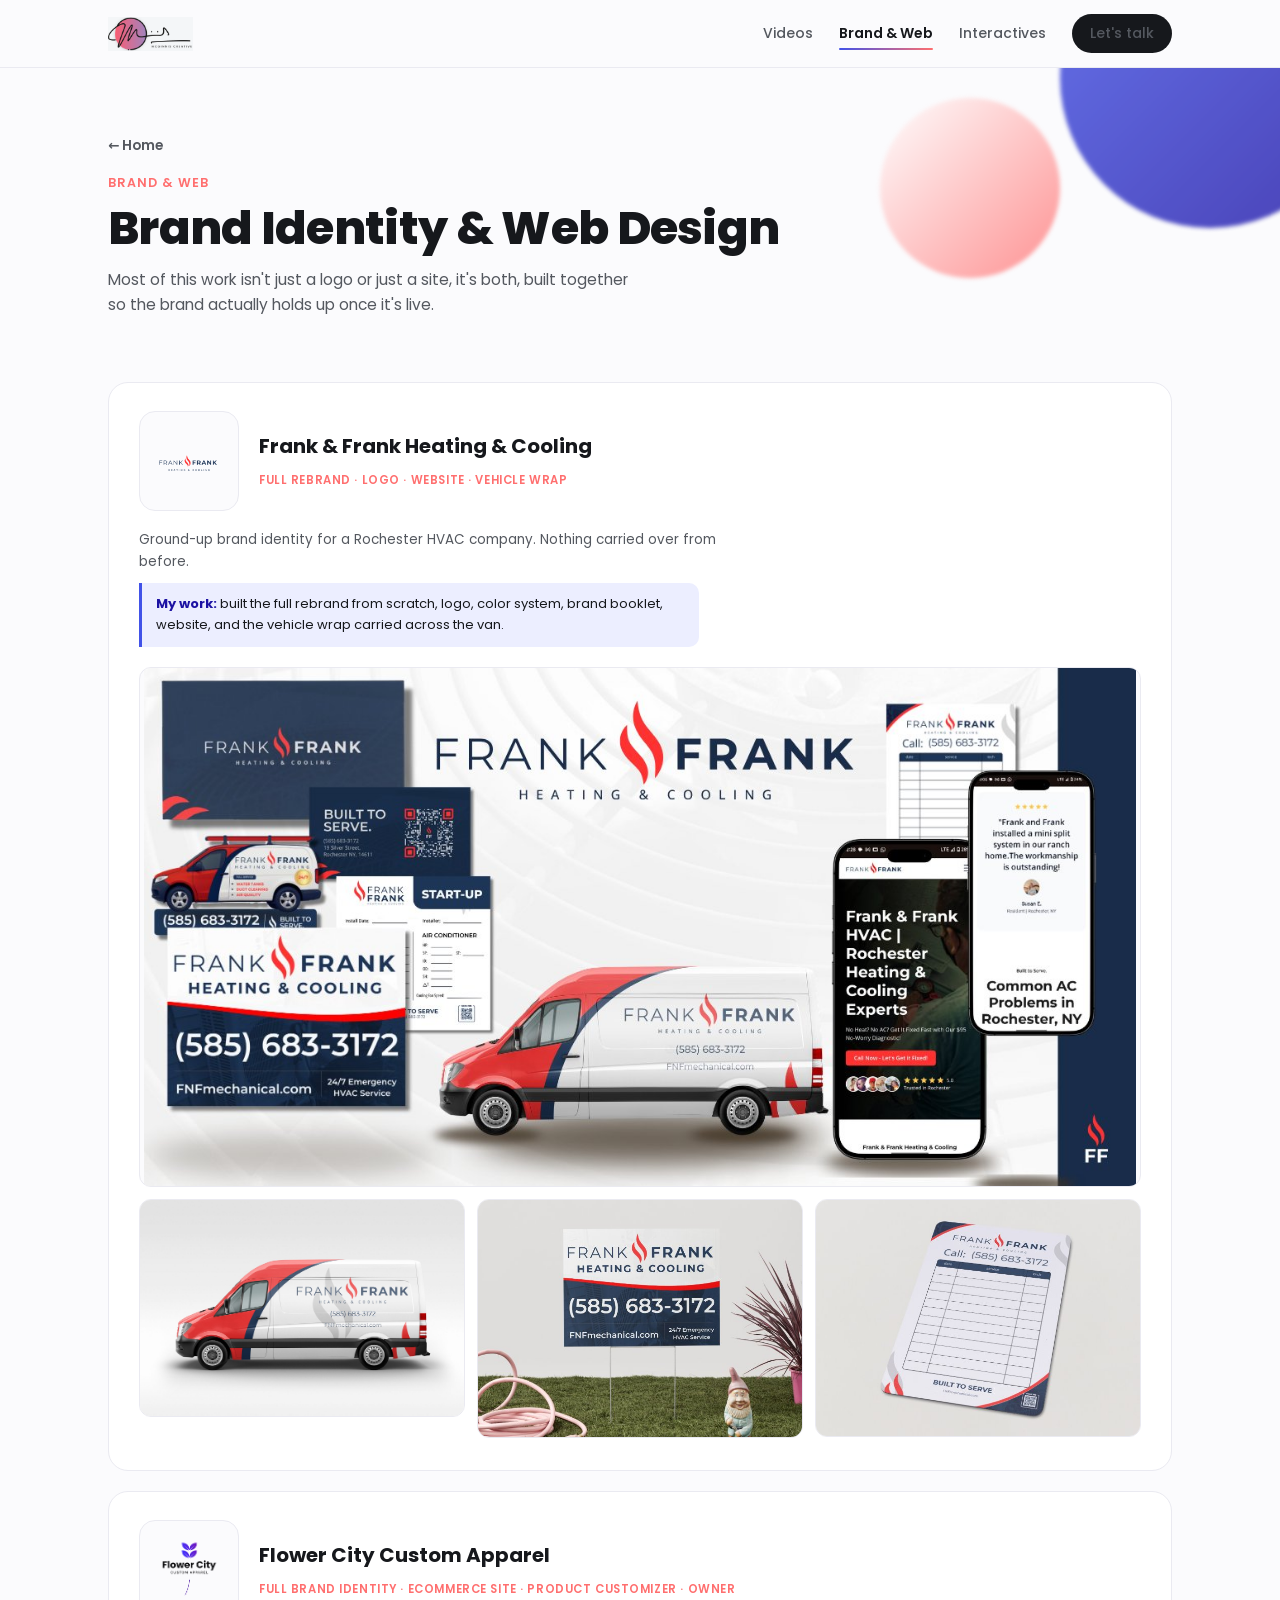
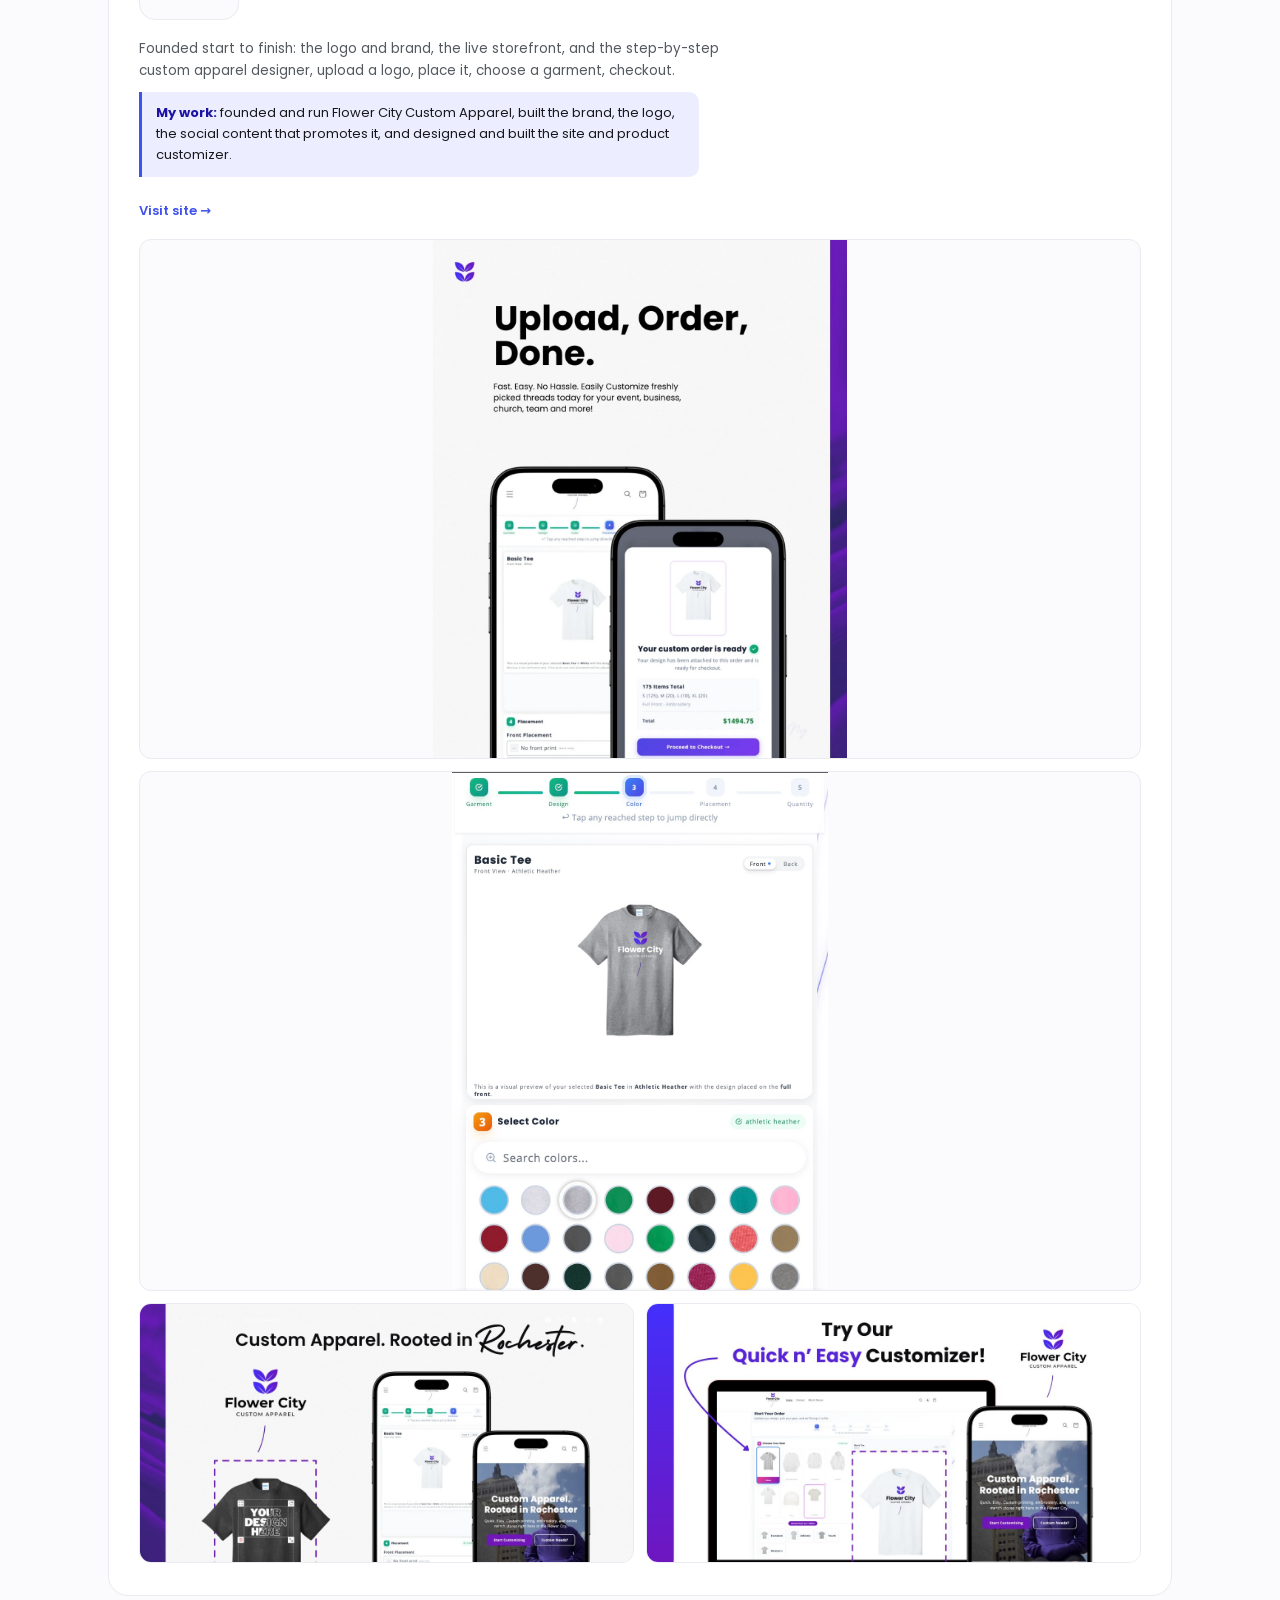
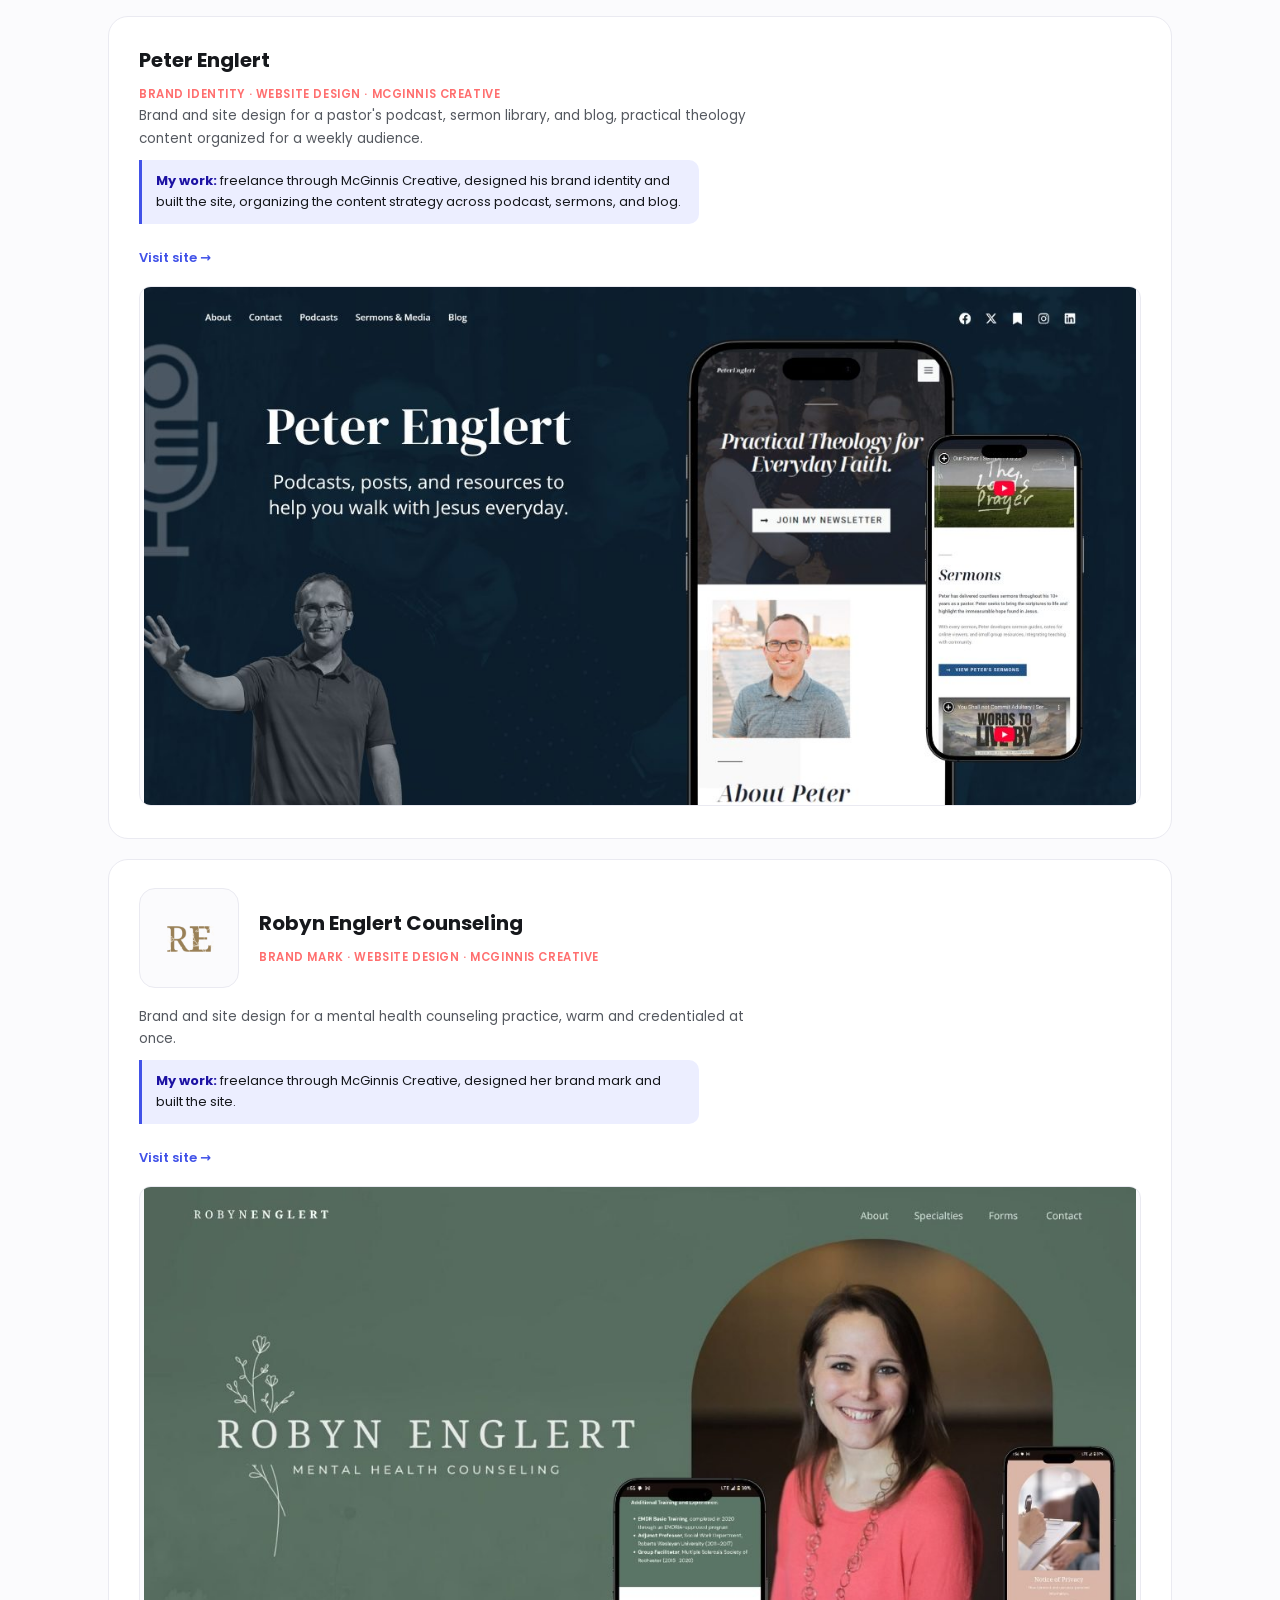
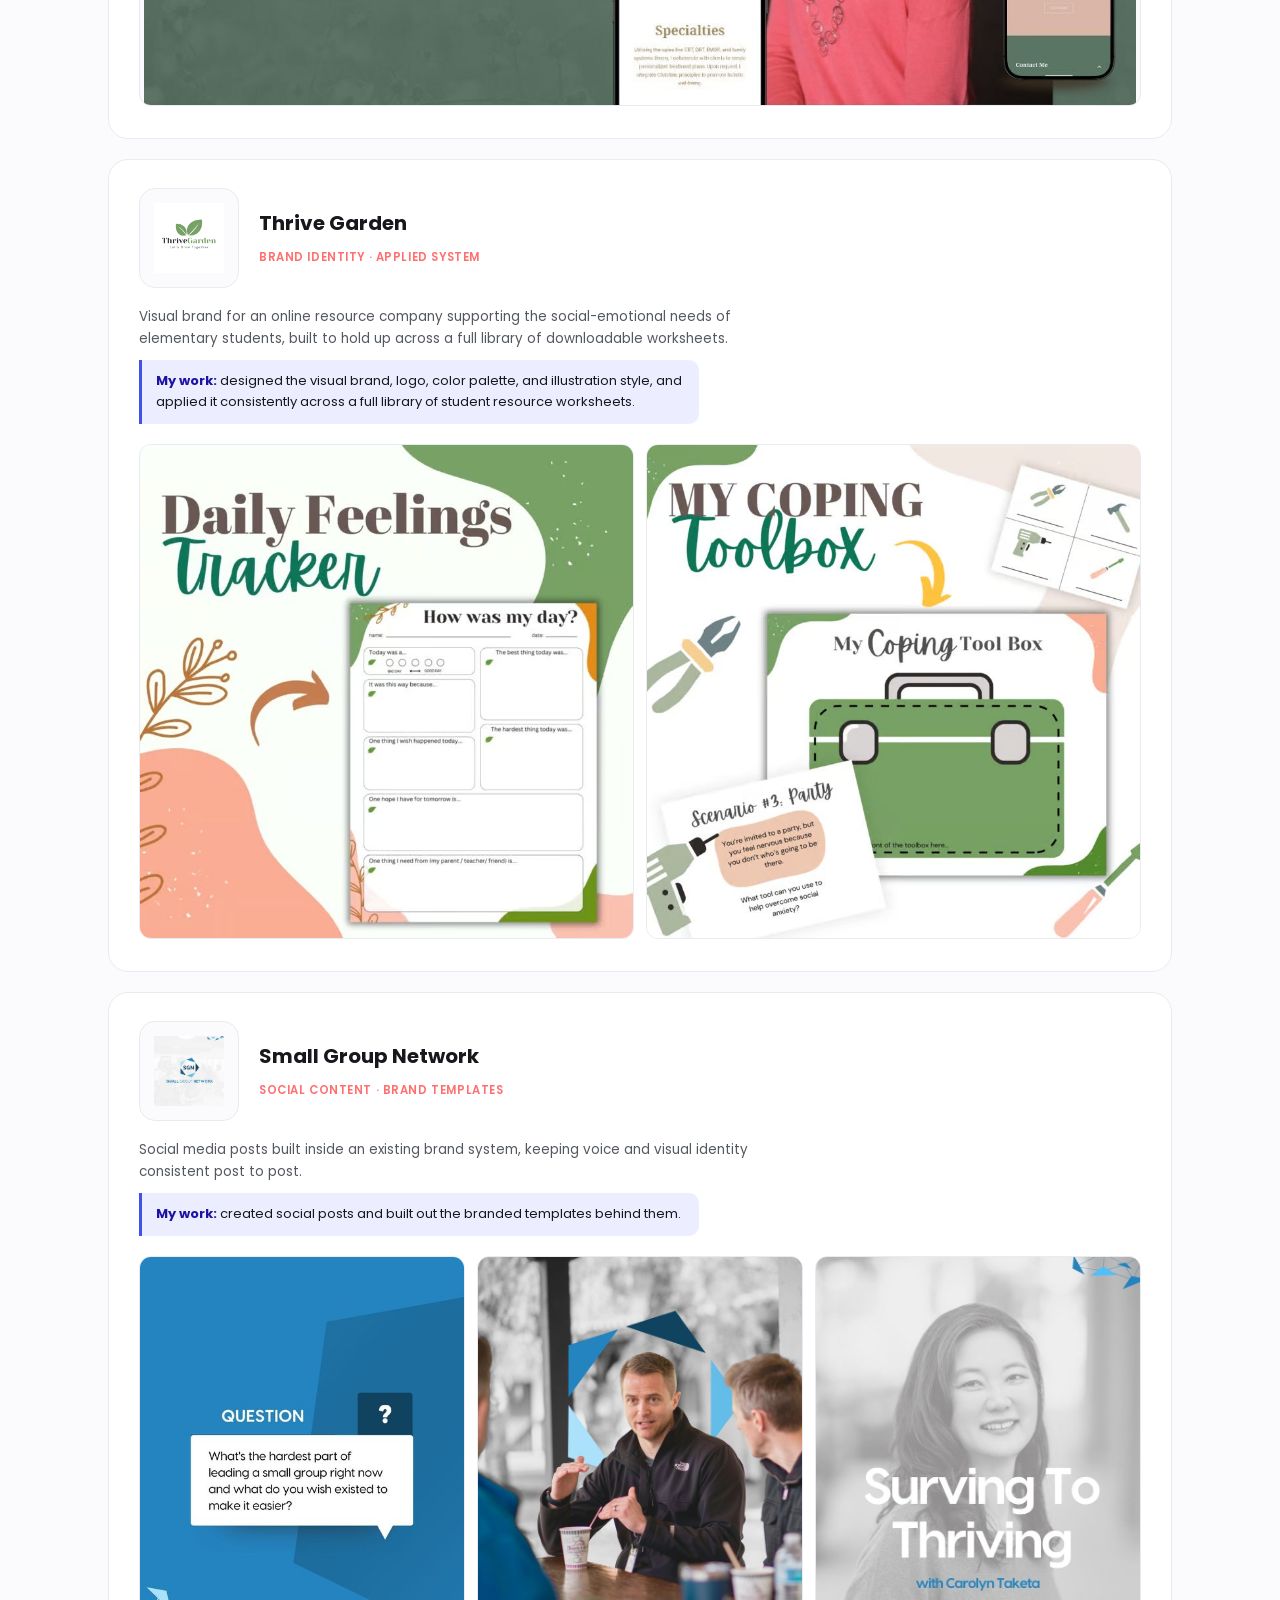
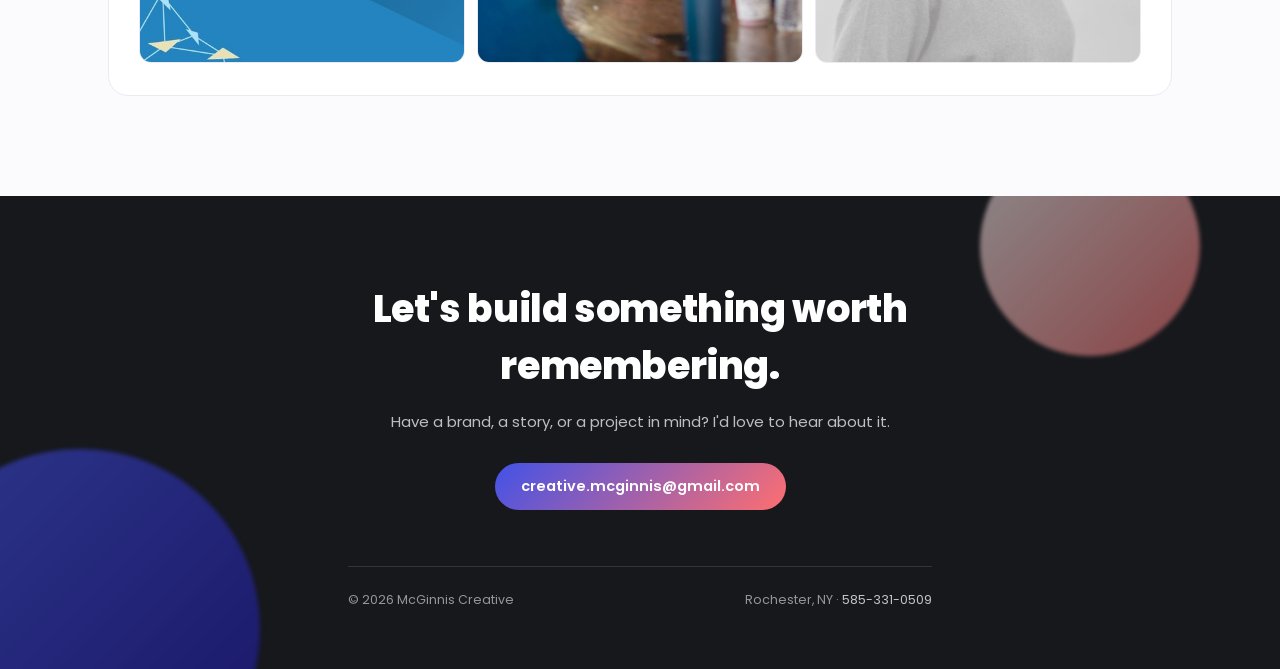
==== branding.html @ 0747bb69 "Add live customizer color-step screenshot to Flower City Co-Authored-By: Claude Sonnet 5 <noreply@an" ====
<!DOCTYPE html>
<html lang="en">
<head>
<meta charset="UTF-8">
<meta name="viewport" content="width=device-width, initial-scale=1.0">
<title>Brand & Web — McGinnis Creative</title>
<meta name="description" content="Brand identity and website design by Aaron McGinnis of McGinnis Creative.">
<link rel="preconnect" href="https://fonts.googleapis.com">
<link rel="stylesheet" href="https://fonts.googleapis.com/css2?family=Poppins:wght@400;500;600;700;800&display=swap">
<link rel="stylesheet" href="css/style.css">
</head>
<body>

<nav>
  <div class="nav-inner">
    <a class="nav-logo" href="index.html"><img src="assets/mc-logo.png" alt="McGinnis Creative"></a>
    <button class="nav-toggle" aria-label="Toggle menu" aria-expanded="false">
      <span></span><span></span><span></span>
    </button>
    <div class="nav-links">
      <a href="videos.html">Videos</a>
      <a class="active" href="branding.html">Brand &amp; Web</a>
      <a href="interactives.html">Interactives</a>
      <a class="nav-cta" href="index.html#contact">Let's talk</a>
    </div>
  </div>
</nav>

<section class="page-hero">
  <div class="blob blob-indigo"></div>
  <div class="blob blob-coral"></div>
  <div class="wrap">
    <a class="back-link" href="index.html">← Home</a>
    <p class="page-kicker">Brand &amp; Web</p>
    <h1 class="page-title">Brand Identity &amp; Web Design</h1>
    <p class="page-desc">Most of this work isn't just a logo or just a site, it's both, built together so the brand actually holds up once it's live.</p>
  </div>
</section>

<section class="section" style="padding-top:8px;">
  <div class="wrap">

    <div class="reveal project">
      <div class="project-top">
        <div class="logo-plate"><img src="assets/ff-logo.png" alt="Frank and Frank Heating and Cooling logo"></div>
        <div>
          <h3 class="project-title">Frank &amp; Frank Heating &amp; Cooling</h3>
          <span class="project-role">Full rebrand · logo · website · vehicle wrap</span>
        </div>
      </div>
      <p class="project-desc">Ground-up brand identity for a Rochester HVAC company. Nothing carried over from before.</p>
      <p class="project-mine"><b>My work:</b> built the full rebrand from scratch, logo, color system, brand booklet, website, and the vehicle wrap carried across the van.</p>
      <div class="project-gallery single"><img src="assets/ff-overview.jpg" alt="Frank and Frank Heating and Cooling brand overview"></div>
      <div class="project-gallery">
        <img src="assets/ff-van-left.jpg" alt="Frank and Frank Heating and Cooling branded van">
        <img src="assets/ff-sign.jpg" alt="Frank and Frank Heating and Cooling yard sign">
        <img src="assets/ff-sticker.jpg" alt="Frank and Frank Heating and Cooling printed PM sticker mockup">
      </div>
    </div>

    <div class="reveal project">
      <div class="project-top">
        <div class="logo-plate"><img src="assets/flower-city-logo-2.png" alt="Flower City Custom Apparel logo"></div>
        <div>
          <h3 class="project-title">Flower City Custom Apparel</h3>
          <span class="project-role">Full brand identity · ecommerce site · product customizer · owner</span>
        </div>
      </div>
      <p class="project-desc">Founded start to finish: the logo and brand, the live storefront, and the step-by-step custom apparel designer, upload a logo, place it, choose a garment, checkout.</p>
      <p class="project-mine"><b>My work:</b> founded and run Flower City Custom Apparel, built the brand, the logo, the social content that promotes it, and designed and built the site and product customizer.</p>
      <a class="project-link" href="https://www.wearflowercity.com" target="_blank" rel="noopener">Visit site →</a>
      <div class="project-gallery single">
        <img src="assets/flower-city-mockup.jpg" alt="Flower City Custom Apparel product customizer and checkout flow on mobile">
      </div>
      <div class="project-gallery single">
        <img src="assets/flower-city-customizer.jpg" alt="Flower City Custom Apparel live product customizer, color step">
      </div>
      <div class="project-gallery">
        <img src="assets/flower-city-share1.jpg" alt="Flower City Custom Apparel share image">
        <img src="assets/flower-city-share2.jpg" alt="Flower City Custom Apparel share image">
      </div>
    </div>

    <div class="reveal project">
      <div class="project-head">
        <h3 class="project-title">Peter Englert</h3>
        <span class="project-role">Brand identity · website design · McGinnis Creative</span>
      </div>
      <p class="project-desc">Brand and site design for a pastor's podcast, sermon library, and blog, practical theology content organized for a weekly audience.</p>
      <p class="project-mine"><b>My work:</b> freelance through McGinnis Creative, designed his brand identity and built the site, organizing the content strategy across podcast, sermons, and blog.</p>
      <a class="project-link" href="https://peterenglert.com/" target="_blank" rel="noopener">Visit site →</a>
      <div class="project-gallery single"><img src="assets/peter-1.jpg" alt="Peter Englert website homepage"></div>
    </div>

    <div class="reveal project">
      <div class="project-top">
        <div class="logo-plate"><img src="assets/robyn-logo.png" alt="Robyn Englert Counseling logo mark"></div>
        <div>
          <h3 class="project-title">Robyn Englert Counseling</h3>
          <span class="project-role">Brand mark · website design · McGinnis Creative</span>
        </div>
      </div>
      <p class="project-desc">Brand and site design for a mental health counseling practice, warm and credentialed at once.</p>
      <p class="project-mine"><b>My work:</b> freelance through McGinnis Creative, designed her brand mark and built the site.</p>
      <a class="project-link" href="https://robynenglertcounseling.com/" target="_blank" rel="noopener">Visit site →</a>
      <div class="project-gallery single"><img src="assets/robyn-overview.jpg" alt="Robyn Englert Counseling website homepage"></div>
    </div>

    <div class="reveal project">
      <div class="project-top">
        <div class="logo-plate"><img src="assets/thrive-garden-logo.png" alt="Thrive Garden logo"></div>
        <div>
          <h3 class="project-title">Thrive Garden</h3>
          <span class="project-role">Brand identity · applied system</span>
        </div>
      </div>
      <p class="project-desc">Visual brand for an online resource company supporting the social-emotional needs of elementary students, built to hold up across a full library of downloadable worksheets.</p>
      <p class="project-mine"><b>My work:</b> designed the visual brand, logo, color palette, and illustration style, and applied it consistently across a full library of student resource worksheets.</p>
      <div class="project-gallery">
        <img src="assets/thrive-cover-1.jpg" alt="Thrive Garden Daily Feelings Tracker resource cover">
        <img src="assets/thrive-cover-2.jpg" alt="Thrive Garden My Coping Toolbox resource cover">
      </div>
    </div>

    <div class="reveal project">
      <div class="project-top">
        <div class="logo-plate"><img src="assets/sgn-logo.jpg" alt="Small Group Network logo"></div>
        <div>
          <h3 class="project-title">Small Group Network</h3>
          <span class="project-role">Social content · brand templates</span>
        </div>
      </div>
      <p class="project-desc">Social media posts built inside an existing brand system, keeping voice and visual identity consistent post to post.</p>
      <p class="project-mine"><b>My work:</b> created social posts and built out the branded templates behind them.</p>
      <div class="project-gallery">
        <img src="assets/sgn-question.jpg" alt="Small Group Network branded question post">
        <img src="assets/sgn-photo.jpg" alt="Small Group Network branded event photo post">
        <img src="assets/sgn-cover.jpg" alt="Small Group Network Surviving to Thriving cover post">
      </div>
    </div>

  </div>
</section>

<section class="contact" id="contact">
  <div class="blob blob-indigo"></div>
  <div class="blob blob-coral"></div>
  <div class="wrap contact-inner">
    <h2>Let's build something worth remembering.</h2>
    <p>Have a brand, a story, or a project in mind? I'd love to hear about it.</p>
    <a class="btn btn-primary" href="mailto:creative.mcginnis@gmail.com">creative.mcginnis@gmail.com</a>
    <footer>
      <span>© <span id="year"></span> McGinnis Creative</span>
      <span>Rochester, NY · <a href="tel:5853310509">585-331-0509</a></span>
    </footer>
  </div>
</section>

<script>
  document.documentElement.classList.add('js');
  document.getElementById('year').textContent = new Date().getFullYear();
  var toggle = document.querySelector('.nav-toggle');
  var links = document.querySelector('.nav-links');
  if(toggle){
    toggle.addEventListener('click', function(){
      var open = links.classList.toggle('open');
      toggle.setAttribute('aria-expanded', open);
    });
  }
  var els = document.querySelectorAll('.reveal');
  if('IntersectionObserver' in window){
    var io = new IntersectionObserver(function(entries){
      entries.forEach(function(e){
        if(e.isIntersecting){ e.target.classList.add('in'); io.unobserve(e.target); }
      });
    }, {threshold:.08, rootMargin:'0px 0px -30px 0px'});
    els.forEach(function(el){ io.observe(el); });
  } else {
    els.forEach(function(el){ el.classList.add('in'); });
  }
</script>
</body>
</html>
---- css/style.css ----
:root{
  color-scheme: light;
  --ink:#16181c;
  --ink-soft:#54585f;
  --ink-faint:#8a8e97;
  --bg:#fbfbfd;
  --paper:#ffffff;
  --line:#eaeaf1;
  --indigo-1:#4152e8;
  --indigo-2:#1c12a3;
  --coral-1:#ff6f6f;
  --coral-2:#ffb3ab;
  --coral-soft:#ffeeec;
  --indigo-soft:#eceeff;
}

*{box-sizing:border-box;}
html{scroll-behavior:smooth;}
html,body{margin:0;padding:0;}
body{
  background:var(--bg);
  color:var(--ink);
  font-family:"Poppins",system-ui,sans-serif;
  -webkit-font-smoothing:antialiased;
  overflow-x:hidden;
}
img{max-width:100%;display:block;}
a{color:inherit;}

.wrap{max-width:1120px;margin:0 auto;padding-inline:28px;}

/* ---- nav ---- */
nav{
  position:sticky;top:0;z-index:50;
  background:rgba(251,251,253,.86);
  backdrop-filter:blur(10px);
  border-bottom:1px solid var(--line);
}
.nav-inner{
  max-width:1120px;margin:0 auto;padding:14px 28px;
  display:flex;align-items:center;justify-content:space-between;gap:20px;
}
.nav-logo{display:flex;align-items:center;gap:0;}
.nav-logo img{height:34px;width:auto;}
.nav-links{display:flex;gap:26px;align-items:center;}
.nav-links a{
  font-size:14px;font-weight:500;text-decoration:none;color:var(--ink-soft);
  transition:color .15s ease;
  position:relative;
}
.nav-links a:hover{color:var(--indigo-1);}
.nav-links a.active{color:var(--ink);font-weight:600;}
.nav-links a.active::after{
  content:"";position:absolute;left:0;right:0;bottom:-6px;height:2px;
  background:linear-gradient(90deg,var(--indigo-1),var(--coral-1));border-radius:2px;
}
.nav-cta{
  font-size:13.5px;font-weight:600;color:#fff;background:var(--ink);
  padding:9px 18px;border-radius:100px;text-decoration:none;
  transition:transform .15s ease, background .15s ease;
  white-space:nowrap;
}
.nav-cta:hover{background:var(--indigo-2);transform:translateY(-1px);}
.nav-toggle{display:none;background:none;border:none;cursor:pointer;padding:6px;}
.nav-toggle span{display:block;width:22px;height:2px;background:var(--ink);margin:4px 0;border-radius:2px;}
@media (max-width:720px){
  .nav-links{
    position:fixed;inset:60px 0 0 0;background:var(--paper);
    flex-direction:column;align-items:flex-start;gap:0;padding:10px 28px 28px;
    transform:translateY(-8px);opacity:0;pointer-events:none;
    transition:opacity .2s ease, transform .2s ease;
  }
  .nav-links.open{opacity:1;transform:none;pointer-events:auto;}
  .nav-links a{padding:14px 0;width:100%;border-bottom:1px solid var(--line);}
  .nav-cta{margin-top:14px;}
  .nav-toggle{display:block;}
}

/* ---- decorative blobs (ambient drift) ---- */
.blob{position:absolute;border-radius:50%;filter:blur(2px);pointer-events:none;z-index:0;}
.blob-indigo{background:linear-gradient(135deg,var(--indigo-1),var(--indigo-2));}
.blob-coral{background:linear-gradient(135deg,#fff,var(--coral-1));}
@keyframes driftA{
  0%{transform:translate(0,0) scale(1);}
  50%{transform:translate(-18px,22px) scale(1.04);}
  100%{transform:translate(0,0) scale(1);}
}
@keyframes driftB{
  0%{transform:translate(0,0) scale(1);}
  50%{transform:translate(16px,-16px) scale(.97);}
  100%{transform:translate(0,0) scale(1);}
}
.blob-indigo{animation:driftA 16s ease-in-out infinite;}
.blob-coral{animation:driftB 13s ease-in-out infinite;}
@media (prefers-reduced-motion: reduce){
  .blob-indigo,.blob-coral{animation:none;}
}

/* ---- page header (non-home pages) ---- */
.page-hero{position:relative;padding:64px 0 56px;overflow:hidden;}
.page-hero .blob-indigo{width:300px;height:300px;top:-140px;right:-80px;opacity:.8;}
.page-hero .blob-coral{width:180px;height:180px;top:30px;right:220px;opacity:.75;}
.page-kicker{
  font-size:12.5px;font-weight:600;letter-spacing:.08em;text-transform:uppercase;
  color:var(--coral-1);margin:0 0 12px;position:relative;z-index:1;
}
.page-title{
  font-size:clamp(30px,4.4vw,46px);font-weight:800;letter-spacing:-.015em;
  margin:0 0 14px;color:var(--ink);position:relative;z-index:1;text-wrap:balance;
}
.page-desc{font-size:15.5px;line-height:1.65;color:var(--ink-soft);max-width:60ch;margin:0;position:relative;z-index:1;}
.back-link{
  display:inline-flex;align-items:center;gap:6px;font-size:13.5px;font-weight:600;
  color:var(--ink-soft);text-decoration:none;margin-bottom:18px;position:relative;z-index:1;
}
.back-link:hover{color:var(--indigo-1);}

/* ---- hero (home) ---- */
.hero{position:relative;padding:88px 0 84px;overflow:hidden;}
.hero .blob-indigo{width:420px;height:420px;top:-160px;right:-120px;opacity:.9;}
.hero .blob-coral{width:260px;height:260px;top:60px;right:180px;opacity:.85;}
.hero-grid{position:relative;z-index:1;display:grid;grid-template-columns:1.25fr .75fr;gap:56px;align-items:center;}
.eyebrow{
  display:inline-flex;align-items:center;gap:8px;
  font-size:12.5px;font-weight:600;letter-spacing:.06em;text-transform:uppercase;
  color:var(--indigo-2);background:var(--indigo-soft);
  padding:6px 14px;border-radius:100px;margin:0 0 22px;
}
.eyebrow::before{content:"";width:6px;height:6px;border-radius:50%;background:var(--coral-1);}
h1{
  font-weight:800;font-size:clamp(34px,5vw,54px);line-height:1.06;letter-spacing:-.02em;
  margin:0 0 20px;text-wrap:balance;color:var(--ink);
}
h1 .accent{
  background:linear-gradient(135deg,var(--indigo-1),var(--coral-1));
  -webkit-background-clip:text;background-clip:text;color:transparent;
}
.hero-sub{font-size:16.5px;line-height:1.65;color:var(--ink-soft);max-width:50ch;margin:0 0 30px;}
.hero-actions{display:flex;gap:14px;flex-wrap:wrap;}
.btn{
  font-size:14.5px;font-weight:600;padding:13px 26px;border-radius:100px;
  text-decoration:none;display:inline-flex;align-items:center;gap:8px;
  transition:transform .15s ease, box-shadow .15s ease;
}
.btn-primary{background:var(--ink);color:#fff;}
.btn-primary:hover{transform:translateY(-2px);box-shadow:0 10px 24px -10px rgba(22,24,28,.45);}
.btn-ghost{background:var(--paper);color:var(--ink);border:1.5px solid var(--line);}
.btn-ghost:hover{border-color:var(--indigo-1);color:var(--indigo-1);transform:translateY(-2px);}

.hero-photo{position:relative;z-index:1;}
.hero-photo-frame{position:relative;aspect-ratio:1;border-radius:28px;overflow:hidden;box-shadow:0 30px 60px -24px rgba(28,18,163,.35);}
.hero-photo-frame img{width:100%;height:100%;object-fit:cover;}
.hero-photo-tag{
  position:absolute;left:-14px;bottom:-14px;background:var(--paper);
  border:1px solid var(--line);border-radius:14px;padding:10px 16px;
  font-size:12.5px;font-weight:600;box-shadow:0 12px 30px -14px rgba(22,24,28,.25);
}
.hero-photo-tag span{display:block;font-size:10.5px;font-weight:500;color:var(--ink-faint);margin-top:1px;}
@media (max-width:820px){
  .hero-grid{grid-template-columns:1fr;}
  .hero-photo{order:-1;max-width:280px;margin:0 auto 8px;}
}

/* ---- reveal ---- */
.reveal{opacity:1;transform:none;transition:opacity .6s ease, transform .6s ease;}
.js .reveal{opacity:0;transform:translateY(18px);}
.js .reveal.in{opacity:1;transform:none;}
@media (prefers-reduced-motion: reduce){.js .reveal{opacity:1;transform:none;transition:none;}}

/* ---- section shell ---- */
.section{padding:80px 0;position:relative;}
.section-head{max-width:640px;margin:0 0 44px;}
.section-kicker{font-size:12.5px;font-weight:600;letter-spacing:.08em;text-transform:uppercase;color:var(--coral-1);margin:0 0 12px;}
.section-title{font-size:clamp(24px,3vw,32px);font-weight:700;letter-spacing:-.01em;margin:0 0 12px;color:var(--ink);}
.section-desc{font-size:14.5px;line-height:1.65;color:var(--ink-soft);margin:0;}

/* ---- about (home) ---- */
.about{background:var(--paper);border-top:1px solid var(--line);border-bottom:1px solid var(--line);}
.about-grid{display:grid;grid-template-columns:.72fr 1.28fr;gap:52px;align-items:center;}
.about-photo{border-radius:22px;overflow:hidden;aspect-ratio:4/5;box-shadow:0 24px 50px -22px rgba(22,24,28,.3);}
.about-photo img{width:100%;height:100%;object-fit:cover;}
.about-text p{font-size:15px;line-height:1.7;color:var(--ink-soft);margin:0 0 16px;}
.about-text strong{color:var(--ink);}
.about-text-solo{max-width:640px;margin:0 auto;text-align:left;}
.about-signature{height:64px;width:auto;margin:6px 0 22px;}
.fact-row{display:flex;flex-wrap:wrap;gap:10px;margin-top:22px;}
.fact-chip{font-size:12.5px;font-weight:500;color:var(--ink-soft);background:var(--bg);border:1px solid var(--line);border-radius:100px;padding:7px 14px;}
@media (max-width:820px){.about-grid{grid-template-columns:1fr;}.about-photo{max-width:280px;margin:0 auto;}}

/* ---- explore nav cards (home) ---- */
.explore-grid{display:grid;grid-template-columns:repeat(2,1fr);gap:20px;}
.explore-card{
  position:relative;display:block;text-decoration:none;color:inherit;
  background:var(--paper);border:1px solid var(--line);border-radius:22px;
  padding:32px 30px;overflow:hidden;
  transition:transform .22s ease, box-shadow .22s ease, border-color .22s ease;
}
.explore-card:hover{transform:translateY(-5px);box-shadow:0 26px 50px -26px rgba(22,24,28,.3);border-color:transparent;}
.explore-card .tag{
  display:inline-block;font-size:11px;font-weight:700;letter-spacing:.06em;text-transform:uppercase;
  padding:5px 12px;border-radius:100px;margin-bottom:16px;
}
.explore-card.videos .tag{background:var(--indigo-soft);color:var(--indigo-2);}
.explore-card.branding .tag{background:var(--coral-soft);color:#c23e3e;}
.explore-card.websites .tag{background:var(--indigo-soft);color:var(--indigo-2);}
.explore-card.interactives .tag{background:var(--coral-soft);color:#c23e3e;}
.explore-card h3{font-size:21px;font-weight:700;margin:0 0 8px;}
.explore-card p{font-size:13.5px;line-height:1.55;color:var(--ink-soft);margin:0 0 18px;}
.explore-arrow{font-size:14px;font-weight:600;display:inline-flex;align-items:center;gap:6px;color:var(--ink);}
.explore-card:hover .explore-arrow{color:var(--indigo-1);}
.explore-arrow span{transition:transform .2s ease;}
.explore-card:hover .explore-arrow span{transform:translateX(4px);}
.explore-card::after{
  content:"";position:absolute;width:140px;height:140px;border-radius:50%;
  right:-50px;bottom:-60px;opacity:.14;
  background:linear-gradient(135deg,var(--indigo-1),var(--coral-1));
  transition:transform .3s ease;
}
.explore-card:hover::after{transform:scale(1.25);}
@media (max-width:680px){.explore-grid{grid-template-columns:1fr;}}

/* ---- reel ---- */
.reel{display:grid;grid-template-columns:repeat(auto-fill,minmax(250px,1fr));gap:20px;}
.reel-card{
  display:block;text-decoration:none;color:inherit;background:var(--paper);
  border:1px solid var(--line);border-radius:16px;overflow:hidden;
  transition:transform .2s ease, box-shadow .2s ease, border-color .2s ease;
}
.reel-card:hover{transform:translateY(-4px);box-shadow:0 20px 40px -20px rgba(65,82,232,.35);border-color:var(--indigo-1);}
.reel-thumb{position:relative;aspect-ratio:16/9;background:#0c0e0b;overflow:hidden;}
.reel-thumb img{width:100%;height:100%;object-fit:cover;transition:transform .35s ease;}
.reel-card:hover .reel-thumb img{transform:scale(1.05);}
.play-badge{position:absolute;inset:0;display:flex;align-items:center;justify-content:center;background:rgba(20,15,50,0);transition:background .2s ease;}
.reel-card:hover .play-badge{background:rgba(20,15,50,.12);}
.reel-thumb::before{
  content:"";position:absolute;left:50%;top:50%;transform:translate(-50%,-50%);
  width:0;height:0;border-style:solid;border-width:9px 0 9px 15px;
  border-color:transparent transparent transparent var(--ink);z-index:2;margin-left:3px;
}
.reel-thumb::after{
  content:"";position:absolute;left:50%;top:50%;transform:translate(-50%,-50%);
  width:44px;height:44px;border-radius:50%;background:rgba(255,255,255,.94);z-index:1;
  box-shadow:0 8px 20px -6px rgba(0,0,0,.35);
}
.reel-body{padding:14px 15px 16px;}
.reel-tag{font-size:10.5px;font-weight:600;letter-spacing:.06em;text-transform:uppercase;color:var(--indigo-1);margin:0 0 6px;}
.reel-title{font-size:13.5px;font-weight:600;line-height:1.35;margin:0 0 3px;}
.reel-org{font-size:11.5px;color:var(--ink-faint);}
.reel-card.featured{grid-column:1/-1;display:grid;grid-template-columns:1.1fr .9fr;}
.reel-card.featured .reel-thumb{aspect-ratio:auto;}
.reel-card.featured .reel-body{padding:20px 24px;display:flex;flex-direction:column;justify-content:center;}
.reel-card.featured .reel-title{font-size:18px;font-weight:700;}
@media (max-width:560px){.reel-card.featured{grid-template-columns:1fr;}}

/* ---- project cards ---- */
.project{background:var(--paper);border:1px solid var(--line);border-radius:20px;padding:28px 30px 32px;margin-bottom:20px;transition:box-shadow .2s ease;}
.project:hover{box-shadow:0 24px 50px -30px rgba(22,24,28,.25);}
.project-top{display:flex;gap:20px;align-items:center;margin-bottom:18px;}
.logo-plate{flex:none;width:100px;height:100px;display:flex;align-items:center;justify-content:center;background:var(--bg);border:1px solid var(--line);border-radius:16px;padding:14px;}
.logo-plate img{max-width:100%;max-height:100%;object-fit:contain;}
.project-title{font-size:20px;font-weight:700;margin:0 0 5px;}
.project-role{font-size:11.5px;font-weight:600;letter-spacing:.05em;text-transform:uppercase;color:var(--coral-1);}
.project-desc{font-size:13.5px;line-height:1.65;color:var(--ink-soft);max-width:70ch;margin:0 0 10px;}
.project-mine{font-size:13px;line-height:1.6;color:var(--ink);background:var(--indigo-soft);border-left:3px solid var(--indigo-1);padding:11px 14px;border-radius:0 10px 10px 0;max-width:70ch;margin:0 0 20px;}
.project-mine b{color:var(--indigo-2);}
.project-gallery{display:grid;grid-template-columns:repeat(auto-fit,minmax(180px,1fr));gap:12px;}
.project-gallery img{width:100%;border-radius:12px;border:1px solid var(--line);background:var(--bg);transition:transform .25s ease;}
.project-gallery img:hover{transform:scale(1.02);}
.project-gallery.single{grid-template-columns:1fr;}
.project-gallery.single img{max-height:520px;object-fit:contain;margin:0 auto;}
.project-gallery + .project-gallery{margin-top:12px;}
.project-link{
  display:inline-flex;align-items:center;gap:6px;font-size:13px;font-weight:600;
  color:var(--indigo-1);text-decoration:none;margin:0 0 18px;
}
.project-link:hover{text-decoration:underline;}

.subhead{
  font-size:12.5px;font-weight:700;letter-spacing:.07em;text-transform:uppercase;
  color:var(--ink-faint);margin:40px 0 18px;
}
.subhead:first-of-type{margin-top:0;}

/* ---- coming soon ---- */
.coming-soon{
  background:var(--paper);border:1px dashed var(--line);border-radius:24px;
  padding:64px 40px;text-align:center;
}
.coming-soon .glyph{
  width:64px;height:64px;border-radius:50%;margin:0 auto 22px;
  background:linear-gradient(135deg,var(--indigo-1),var(--coral-1));
}
.coming-soon h3{font-size:22px;font-weight:700;margin:0 0 10px;}
.coming-soon p{font-size:14.5px;line-height:1.6;color:var(--ink-soft);max-width:46ch;margin:0 auto;}

/* ---- contact / footer ---- */
.contact{position:relative;overflow:hidden;background:var(--ink);color:#fff;padding:84px 0 60px;}
.contact .blob-indigo{width:360px;height:360px;bottom:-140px;left:-100px;opacity:.55;}
.contact .blob-coral{width:220px;height:220px;top:-60px;right:80px;opacity:.5;}
.contact-inner{position:relative;z-index:1;text-align:center;max-width:640px;margin:0 auto;}
.contact h2{font-size:clamp(26px,3.6vw,38px);font-weight:800;margin:0 0 16px;letter-spacing:-.01em;}
.contact p{font-size:15px;line-height:1.65;color:rgba(255,255,255,.72);margin:0 0 28px;}
.contact .btn-primary{background:linear-gradient(135deg,var(--indigo-1),var(--coral-1));}
footer{
  border-top:1px solid rgba(255,255,255,.12);margin-top:56px;padding-top:24px;
  display:flex;justify-content:space-between;flex-wrap:wrap;gap:10px;
  font-size:12.5px;color:rgba(255,255,255,.55);
}
footer a{text-decoration:none;color:rgba(255,255,255,.75);}
footer a:hover{color:#fff;}

@media (max-width:480px){
  .wrap{padding-inline:20px;}
  .hero{padding:68px 0 56px;}
  .section{padding:56px 0;}
}
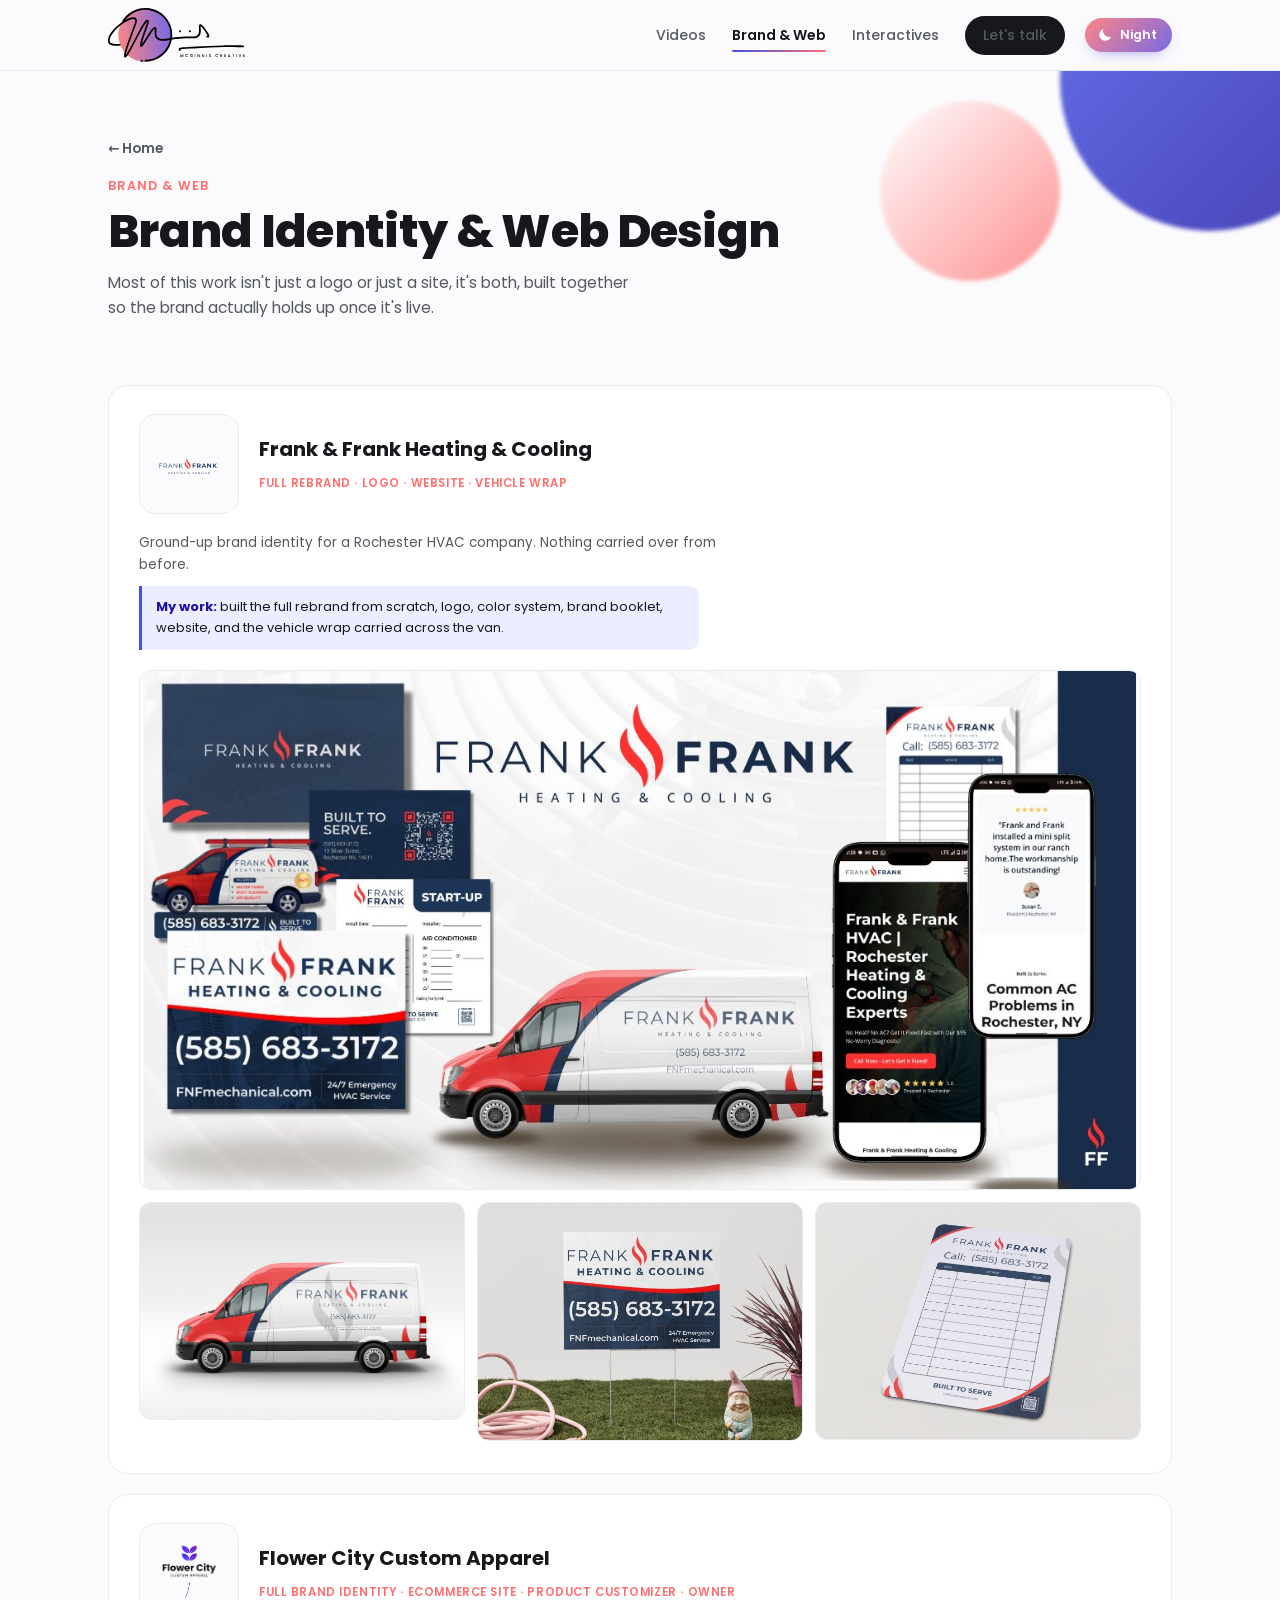
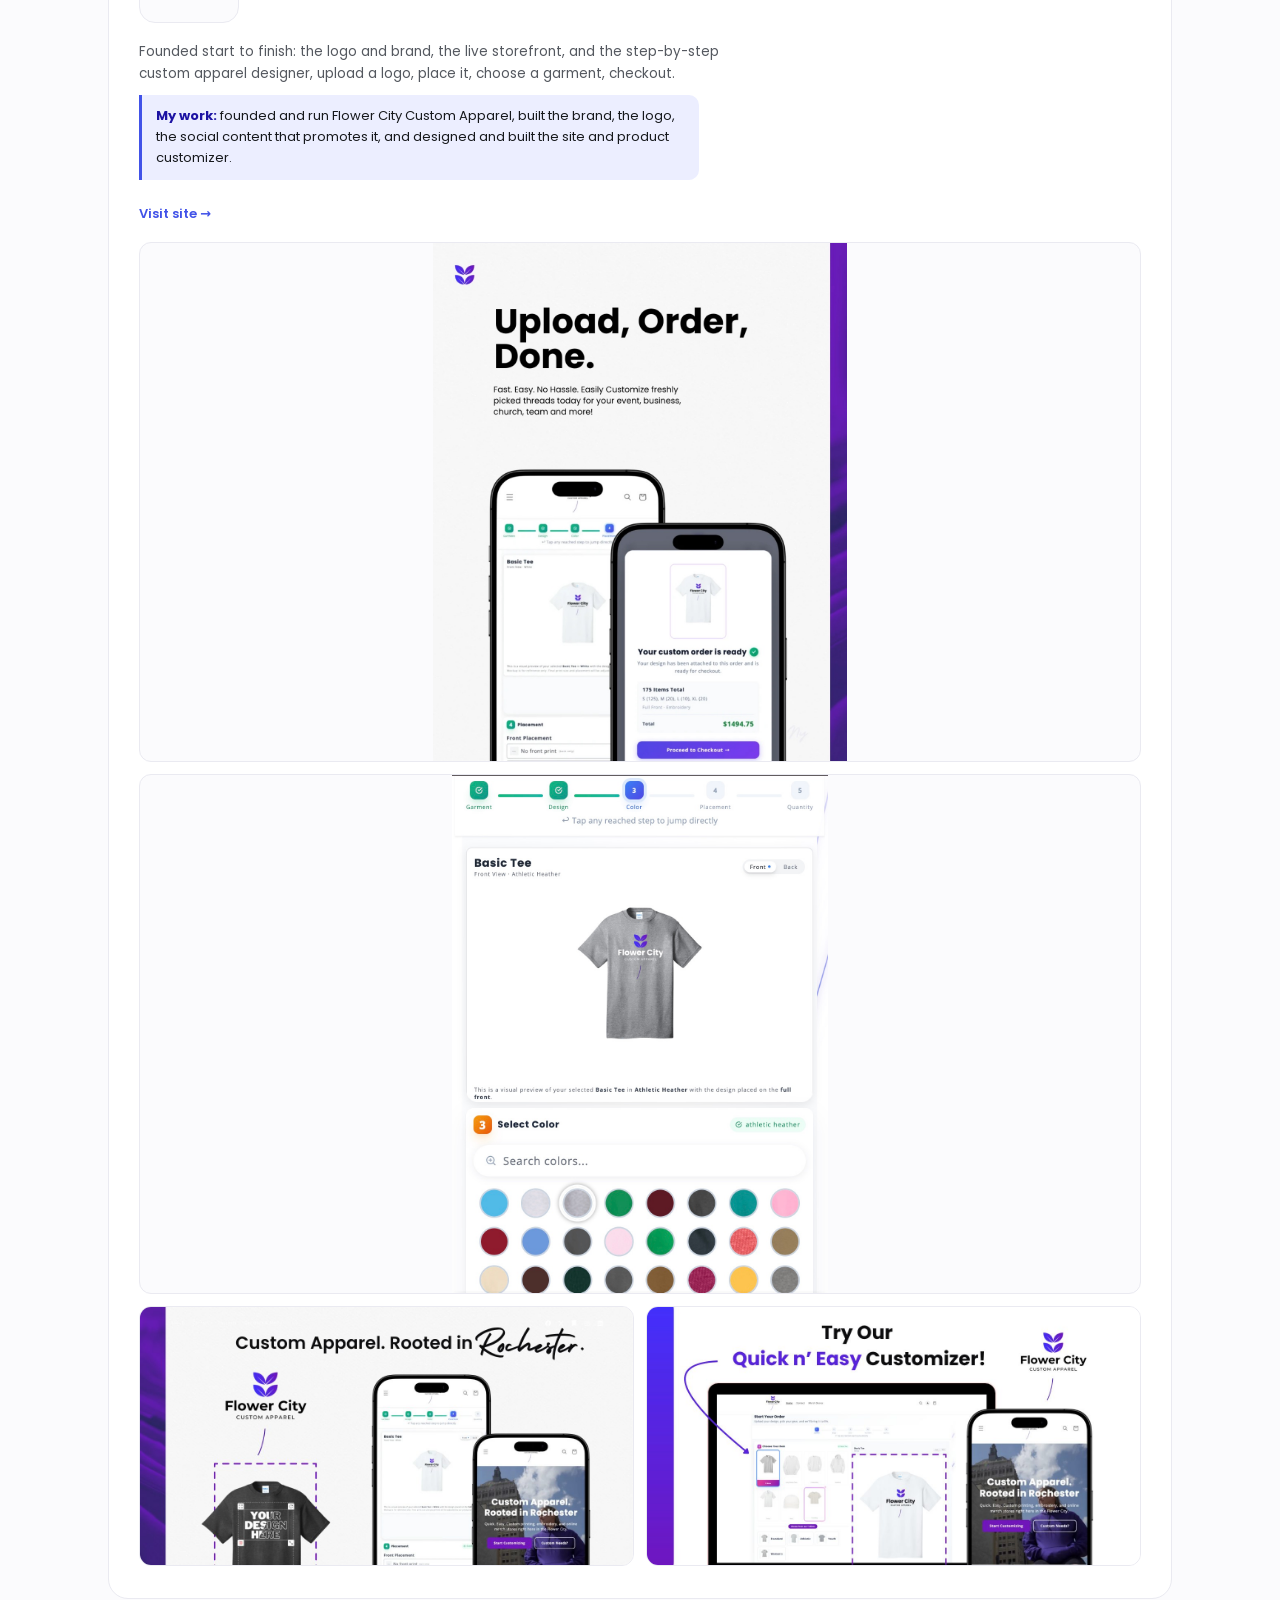
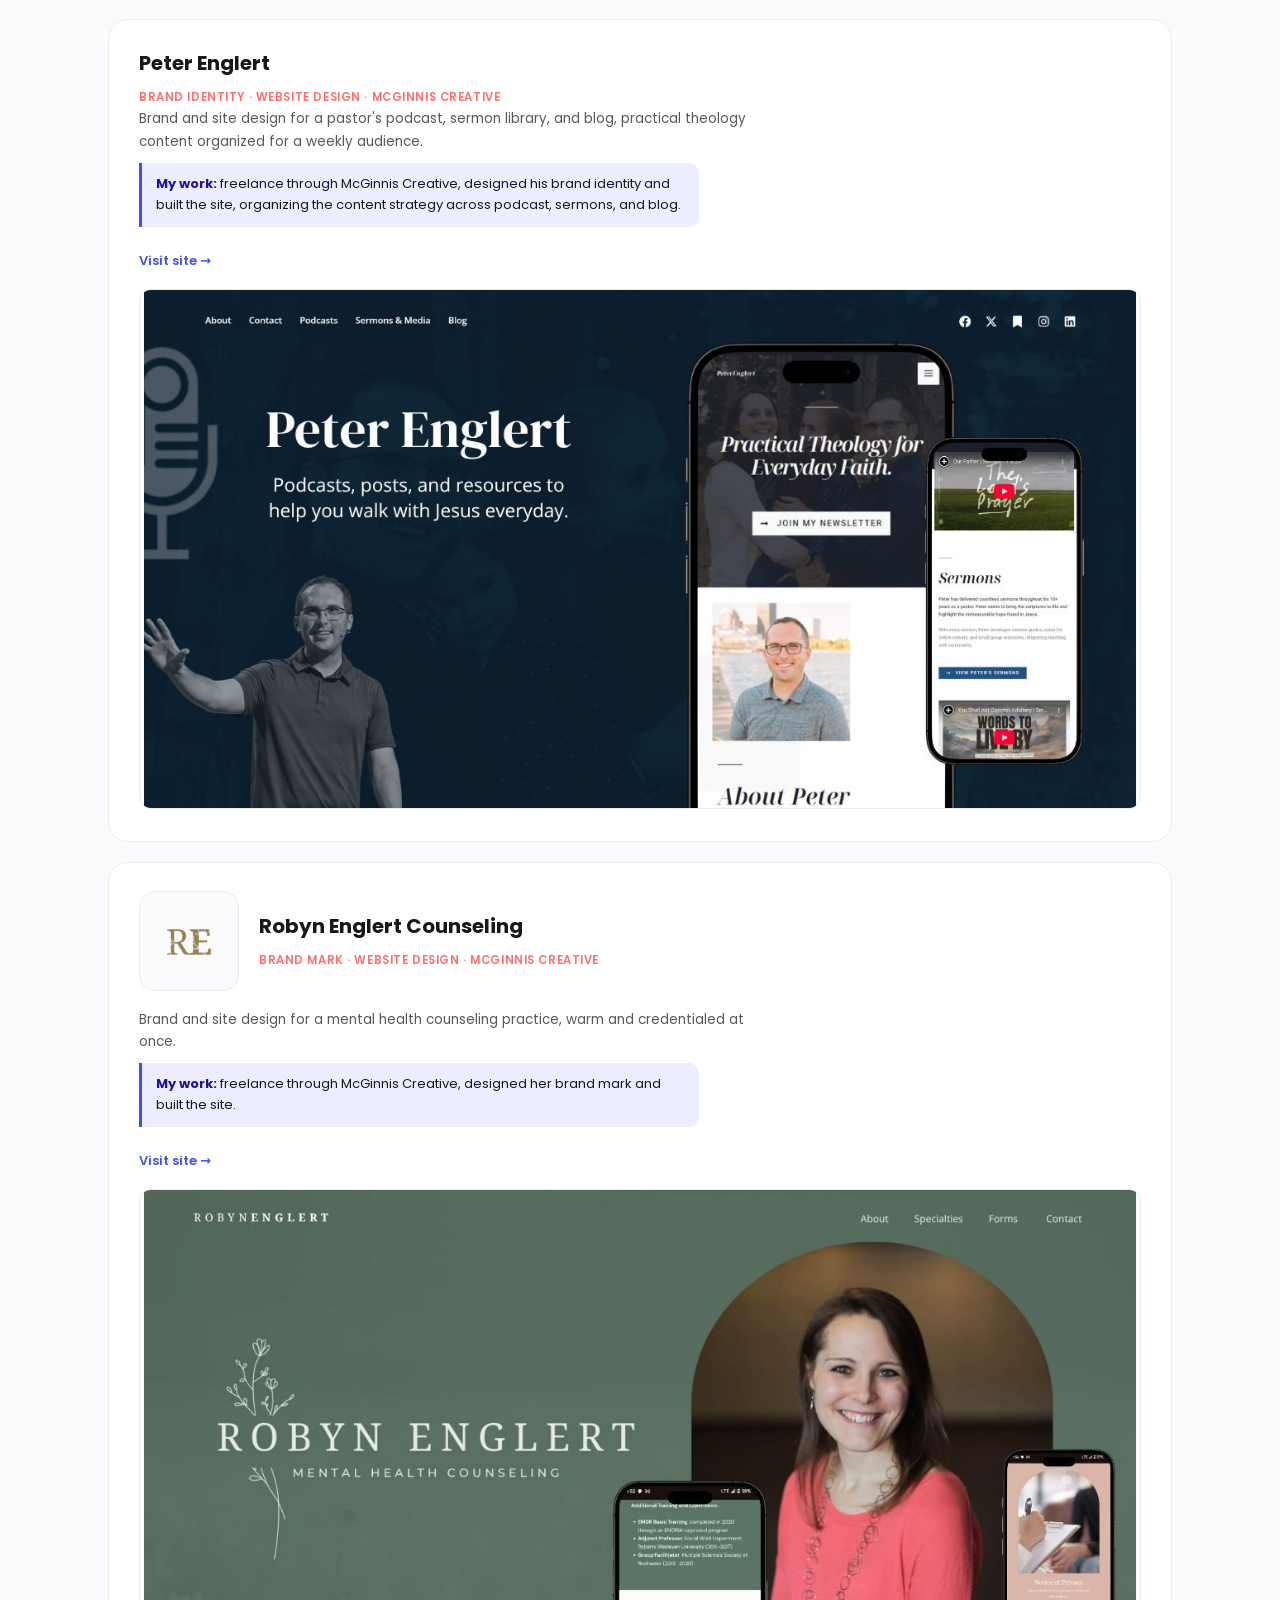
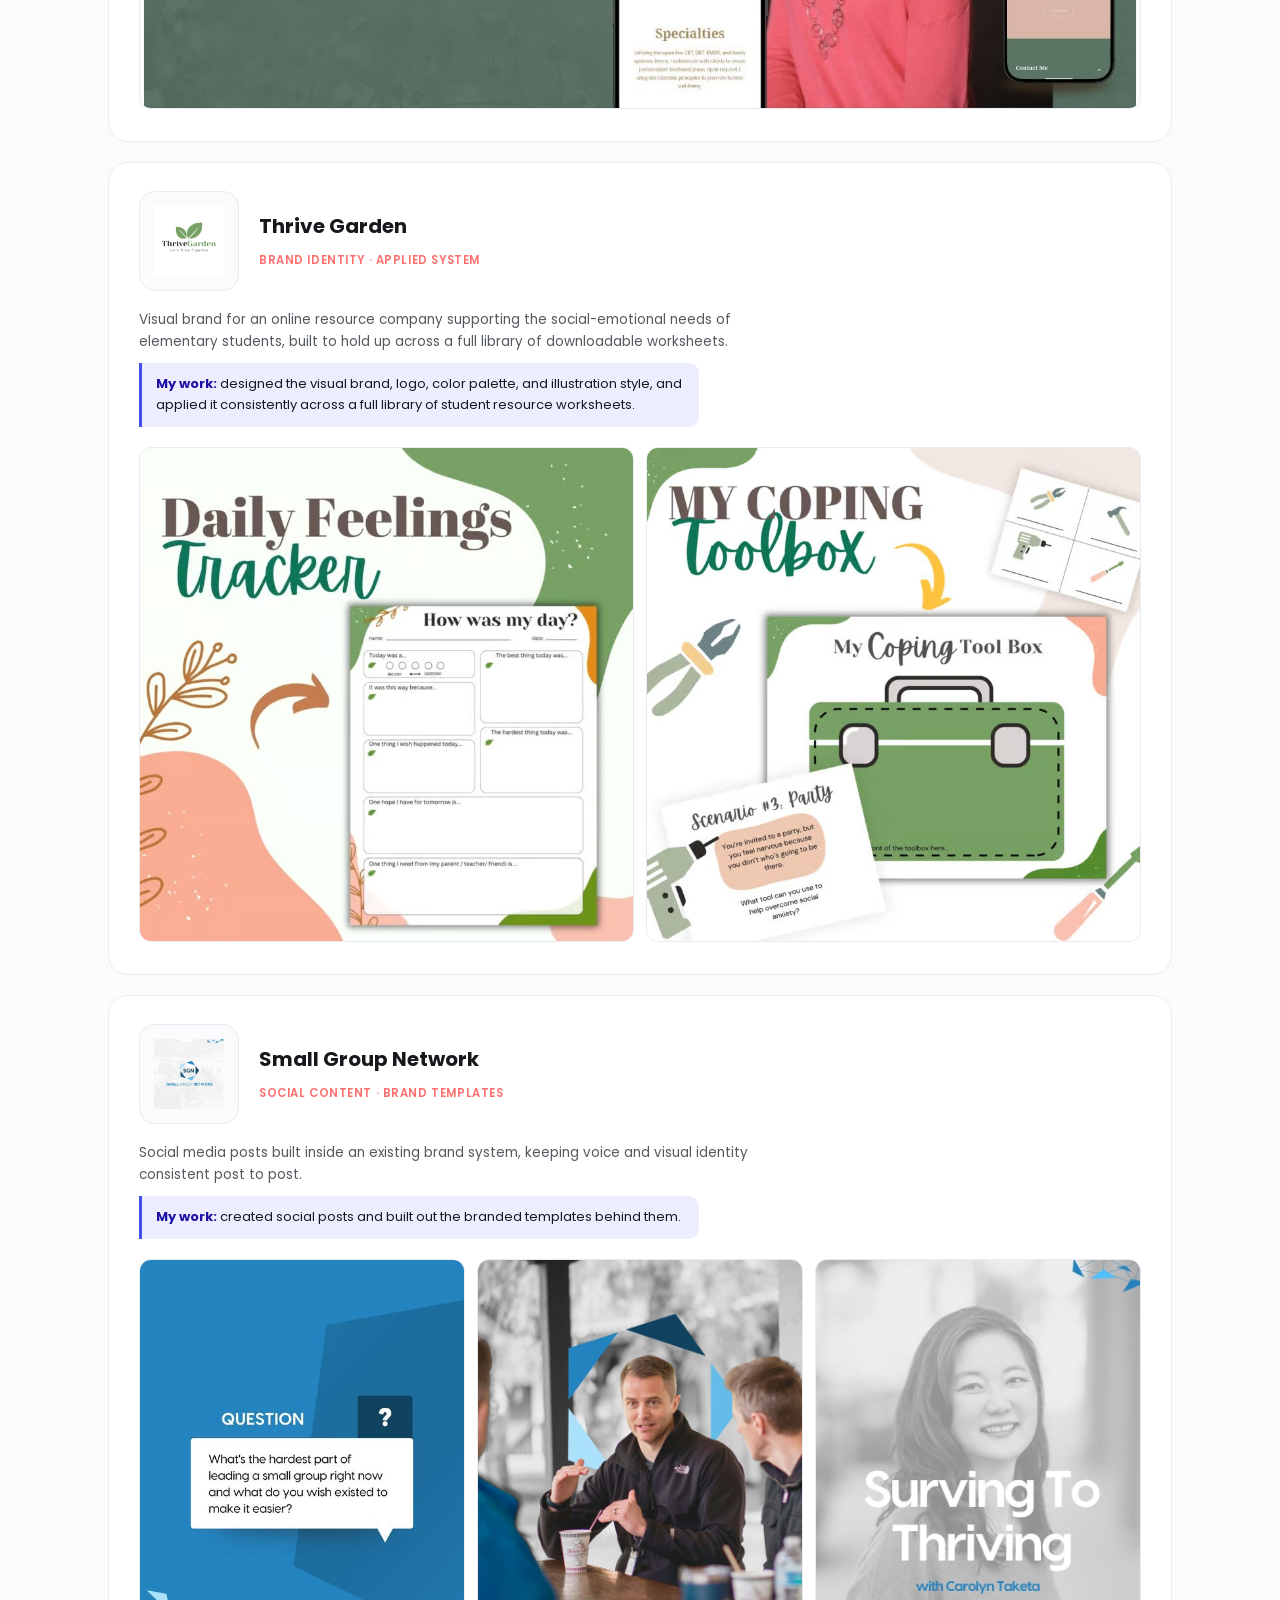
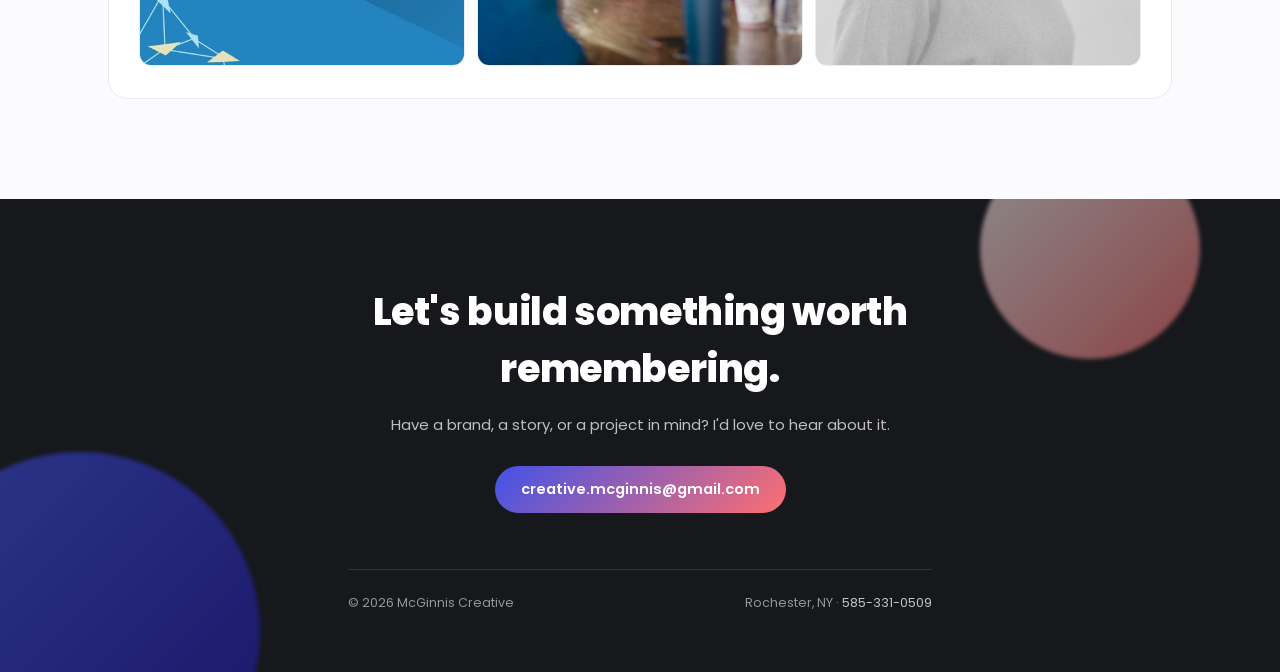
==== commit 6dd9c051: "New SVG logo, embedded video player with fullscreen, site-wide night mode, explore cards moved above" ====
--- a/branding.html
+++ b/branding.html
@@ -7,13 +7,20 @@
 <meta name="description" content="Brand identity and website design by Aaron McGinnis of McGinnis Creative.">
 <link rel="preconnect" href="https://fonts.googleapis.com">
 <link rel="stylesheet" href="https://fonts.googleapis.com/css2?family=Poppins:wght@400;500;600;700;800&display=swap">
+<meta name="theme-color" content="#fbfbfd">
 <link rel="stylesheet" href="css/style.css">
+<script src="js/theme.js"></script>
 </head>
 <body>
 
 <nav>
   <div class="nav-inner">
-    <a class="nav-logo" href="index.html"><img src="assets/mc-logo.png" alt="McGinnis Creative"></a>
+    <a class="nav-logo" href="index.html"><img class="logo-day" src="assets/mc-logo.svg" alt="McGinnis Creative"><img class="logo-night" src="assets/mc-logo-light.svg" alt="" aria-hidden="true"></a>
+    <button class="theme-toggle" type="button" aria-pressed="false" aria-label="Switch to night mode">
+      <svg class="ic-moon" viewBox="0 0 24 24" width="16" height="16" aria-hidden="true"><path fill="currentColor" d="M21 14.5A9 9 0 0 1 9.5 3a9 9 0 1 0 11.5 11.5z"/></svg>
+      <svg class="ic-sun" viewBox="0 0 24 24" width="16" height="16" aria-hidden="true"><circle cx="12" cy="12" r="4.2" fill="currentColor"/><g stroke="currentColor" stroke-width="2" stroke-linecap="round"><path d="M12 2.5v2.4M12 19.1v2.4M2.5 12h2.4M19.1 12h2.4M5.3 5.3l1.7 1.7M17 17l1.7 1.7M5.3 18.7L7 17M17 7l1.7-1.7"/></g></svg>
+      <span class="tt-label"><span class="tt-day">Night</span><span class="tt-night">Day</span></span>
+    </button>
     <button class="nav-toggle" aria-label="Toggle menu" aria-expanded="false">
       <span></span><span></span><span></span>
     </button>
--- a/css/style.css
+++ b/css/style.css
@@ -41,8 +41,9 @@
   display:flex;align-items:center;justify-content:space-between;gap:20px;
 }
 .nav-logo{display:flex;align-items:center;gap:0;}
-.nav-logo img{height:34px;width:auto;}
-.nav-links{display:flex;gap:26px;align-items:center;}
+.nav-logo img{height:54px;width:auto;margin:-6px 0;}
+.nav-logo .logo-night{display:none;}
+.nav-links{display:flex;gap:26px;align-items:center;margin-left:auto;order:2;}
 .nav-links a{
   font-size:14px;font-weight:500;text-decoration:none;color:var(--ink-soft);
   transition:color .15s ease;
@@ -61,7 +62,7 @@
   white-space:nowrap;
 }
 .nav-cta:hover{background:var(--indigo-2);transform:translateY(-1px);}
-.nav-toggle{display:none;background:none;border:none;cursor:pointer;padding:6px;}
+.nav-toggle{display:none;background:none;border:none;cursor:pointer;padding:6px;order:4;}
 .nav-toggle span{display:block;width:22px;height:2px;background:var(--ink);margin:4px 0;border-radius:2px;}
 @media (max-width:720px){
   .nav-links{
@@ -74,6 +75,9 @@
   .nav-links a{padding:14px 0;width:100%;border-bottom:1px solid var(--line);}
   .nav-cta{margin-top:14px;}
   .nav-toggle{display:block;}
+  .theme-toggle{margin-left:auto;}
+  .theme-toggle .tt-label{display:none;}
+  .theme-toggle{padding:9px;}
 }
 
 /* ---- decorative blobs (ambient drift) ---- */
@@ -116,7 +120,7 @@
 .back-link:hover{color:var(--indigo-1);}
 
 /* ---- hero (home) ---- */
-.hero{position:relative;padding:88px 0 84px;overflow:hidden;}
+.hero{position:relative;padding:72px 0 44px;overflow:hidden;}
 .hero .blob-indigo{width:420px;height:420px;top:-160px;right:-120px;opacity:.9;}
 .hero .blob-coral{width:260px;height:260px;top:60px;right:180px;opacity:.85;}
 .hero-grid{position:relative;z-index:1;display:grid;grid-template-columns:1.25fr .75fr;gap:56px;align-items:center;}
@@ -314,3 +318,47 @@
   .hero{padding:68px 0 56px;}
   .section{padding:56px 0;}
 }
+
+/* ---- day / night toggle ---- */
+.theme-toggle{
+  order:3;display:inline-flex;align-items:center;gap:7px;cursor:pointer;
+  font:600 12.5px/1 "Poppins",system-ui,sans-serif;color:#fff;border:none;border-radius:100px;padding:9px 15px 9px 12px;
+  background:linear-gradient(135deg,#ff8585,#786ae4);
+  box-shadow:0 6px 16px -8px rgba(120,106,228,.8);
+  transition:transform .15s ease, box-shadow .15s ease;white-space:nowrap;
+}
+.theme-toggle:hover{transform:translateY(-1px);box-shadow:0 10px 20px -8px rgba(120,106,228,.9);}
+.theme-toggle:focus-visible{outline:3px solid var(--coral-1);outline-offset:3px;}
+.theme-toggle .ic-sun,.theme-toggle .tt-night{display:none;}
+.theme-toggle .tt-label{display:inline-block;}
+
+/* ---- night theme (whole site) ---- */
+html.night{
+  color-scheme:dark;
+  --ink:#f2f3ff; --ink-soft:#b3b8dc; --ink-faint:#8a90bd;
+  --bg:#0f1020; --paper:#171930; --line:#2a2d52;
+  --indigo-1:#8b93ff; --indigo-2:#c4c9ff; --indigo-soft:#1f2350; --coral-soft:#3a2130;
+}
+html.theme-anim body,html.theme-anim nav,html.theme-anim .about,html.theme-anim .explore-card,
+html.theme-anim .project,html.theme-anim .reel-card,html.theme-anim .logo-plate{transition:background-color .5s ease,color .5s ease,border-color .5s ease;}
+html.night .nav-logo .logo-day{display:none;}
+html.night .nav-logo .logo-night{display:block;}
+html.night .theme-toggle .ic-moon,html.night .theme-toggle .tt-day{display:none;}
+html.night .theme-toggle .ic-sun{display:block;}
+html.night .theme-toggle .tt-night{display:inline;}
+/* rules that use the text color as a background must stay dark */
+html.night nav{background:rgba(15,16,32,.86);}
+html.night .nav-cta,html.night .btn-primary{background:#2a2d52;color:#fff;}
+html.night .nav-cta:hover{background:#3a3f7a;}
+html.night .contact{background:#080915;}
+html.night .contact .btn-primary{background:linear-gradient(135deg,#4152e8,#ff6f6f);}
+html.night .blob-coral{background:linear-gradient(135deg,#3a2a6a,var(--coral-1));}
+html.night .explore-card .tag{color:var(--indigo-2);}
+html.night .explore-card.branding .tag,html.night .explore-card.interactives .tag{color:#ff9a9a;}
+html.night .reel-thumb::before{border-left-color:#16181c;}
+html.night .logo-plate{background:#fff;border-color:transparent;}
+html.night .hero-photo-frame,html.night .about-photo{box-shadow:0 30px 60px -24px rgba(0,0,0,.6);}
+html.night .project:hover,html.night .explore-card:hover{box-shadow:0 26px 50px -26px rgba(0,0,0,.7);}
+html.night .project-gallery img{background:var(--paper);}
+html.night .project-mine b{color:var(--indigo-2);}
+html.night .swatch.active,html.night .bg-swatch.bg-active{box-shadow:0 0 0 2px var(--paper),0 0 0 4px var(--ink);}
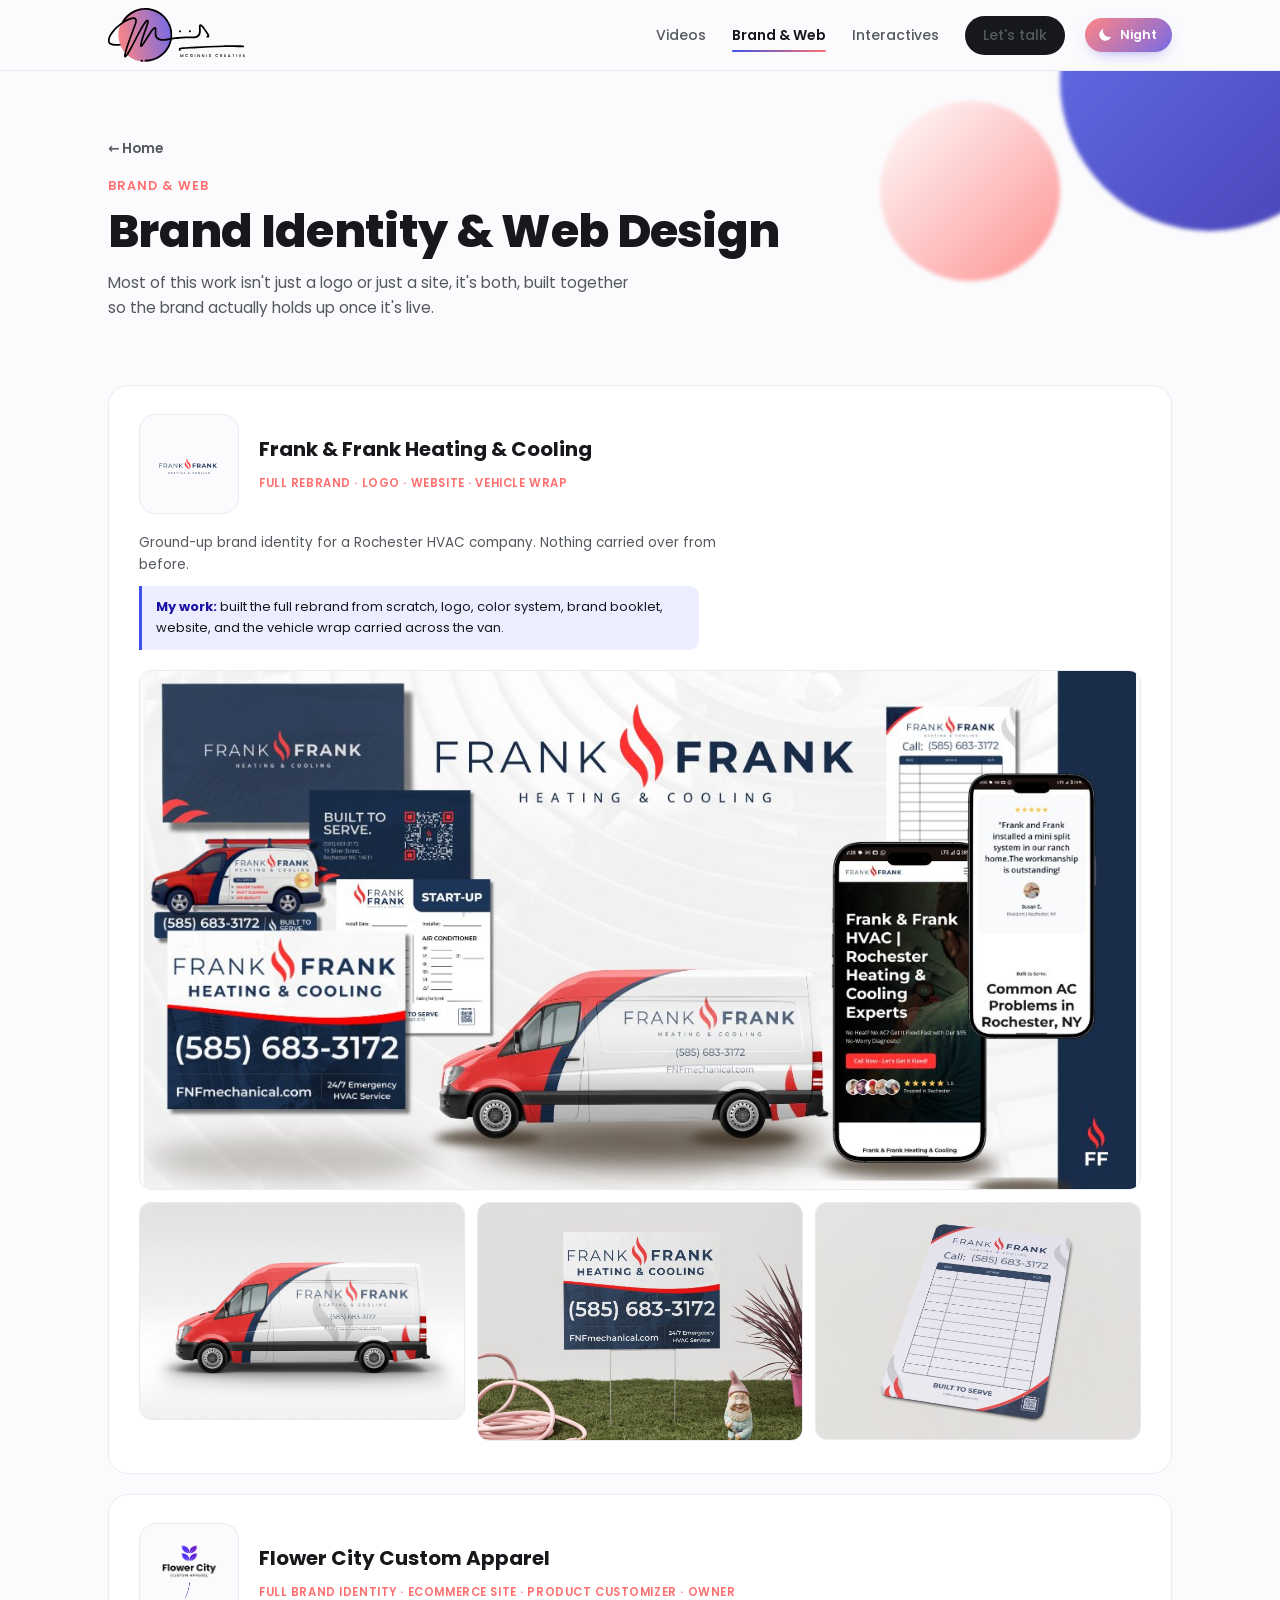
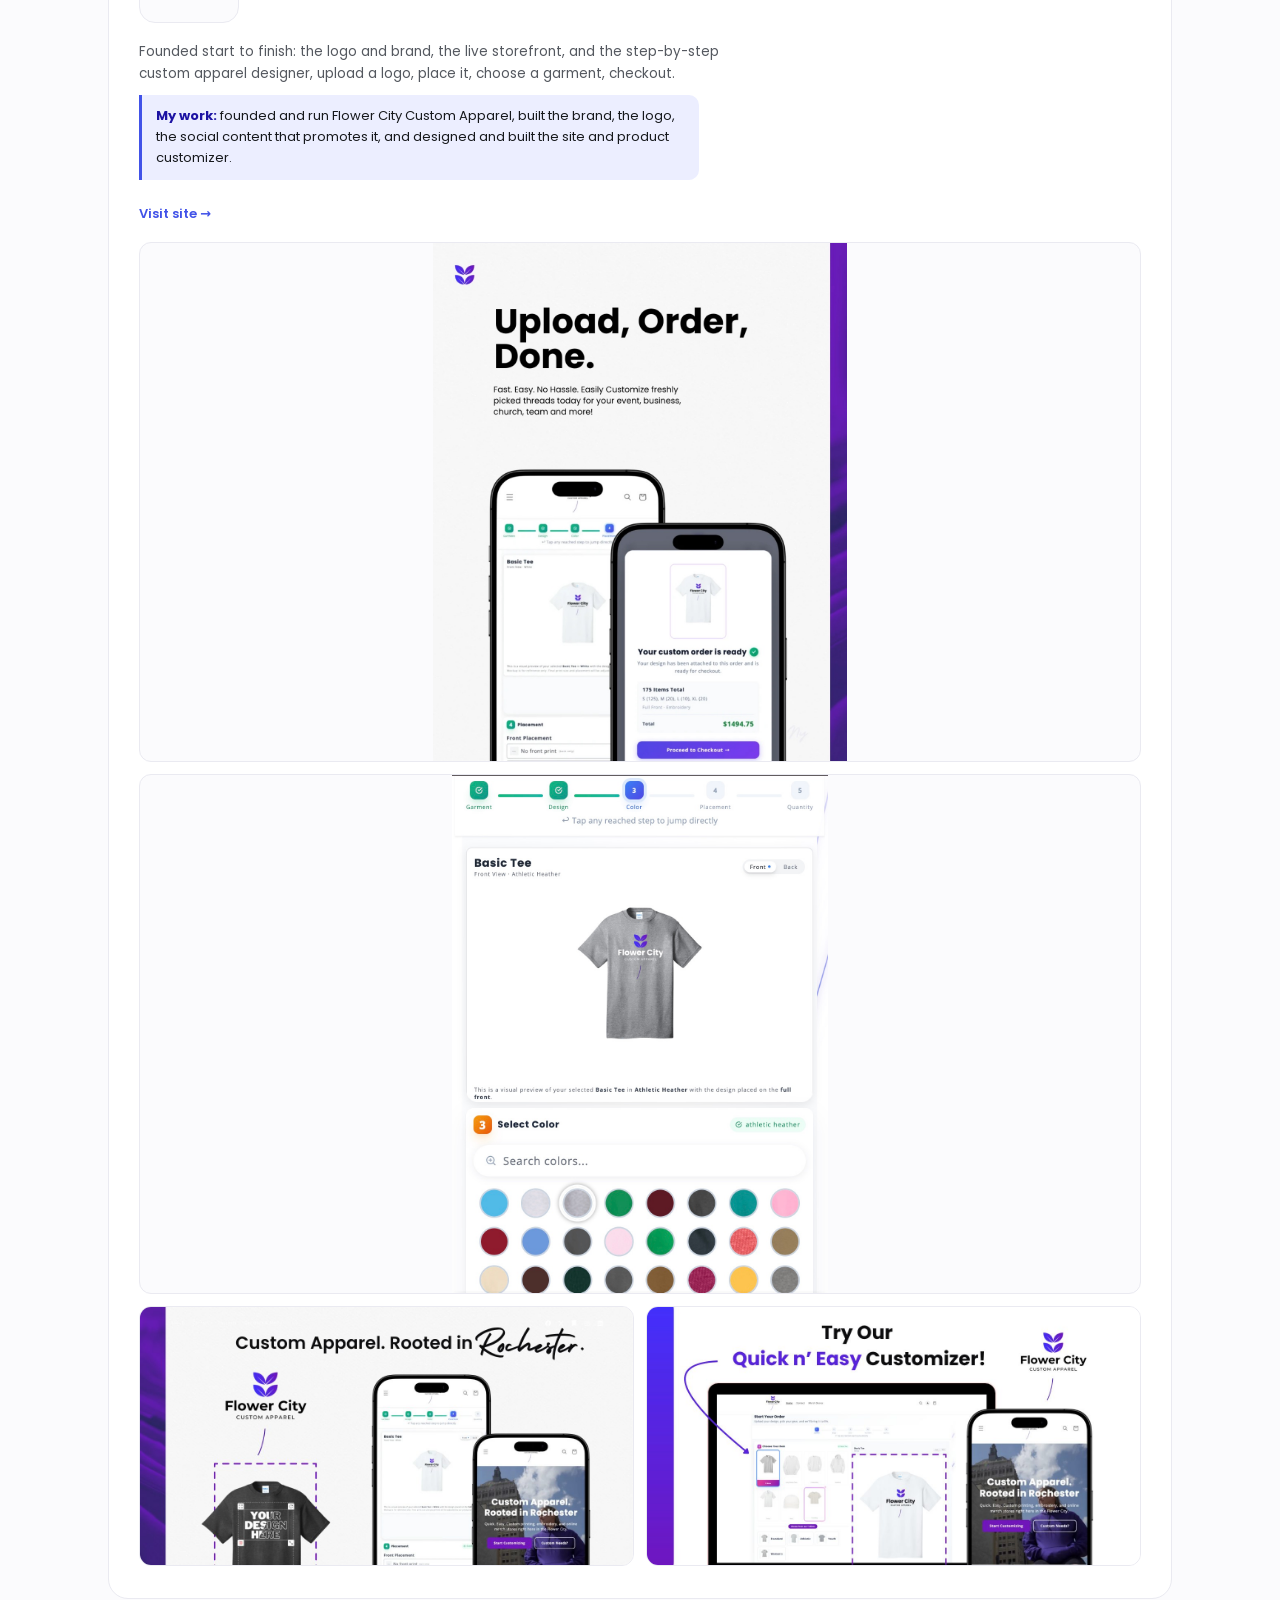
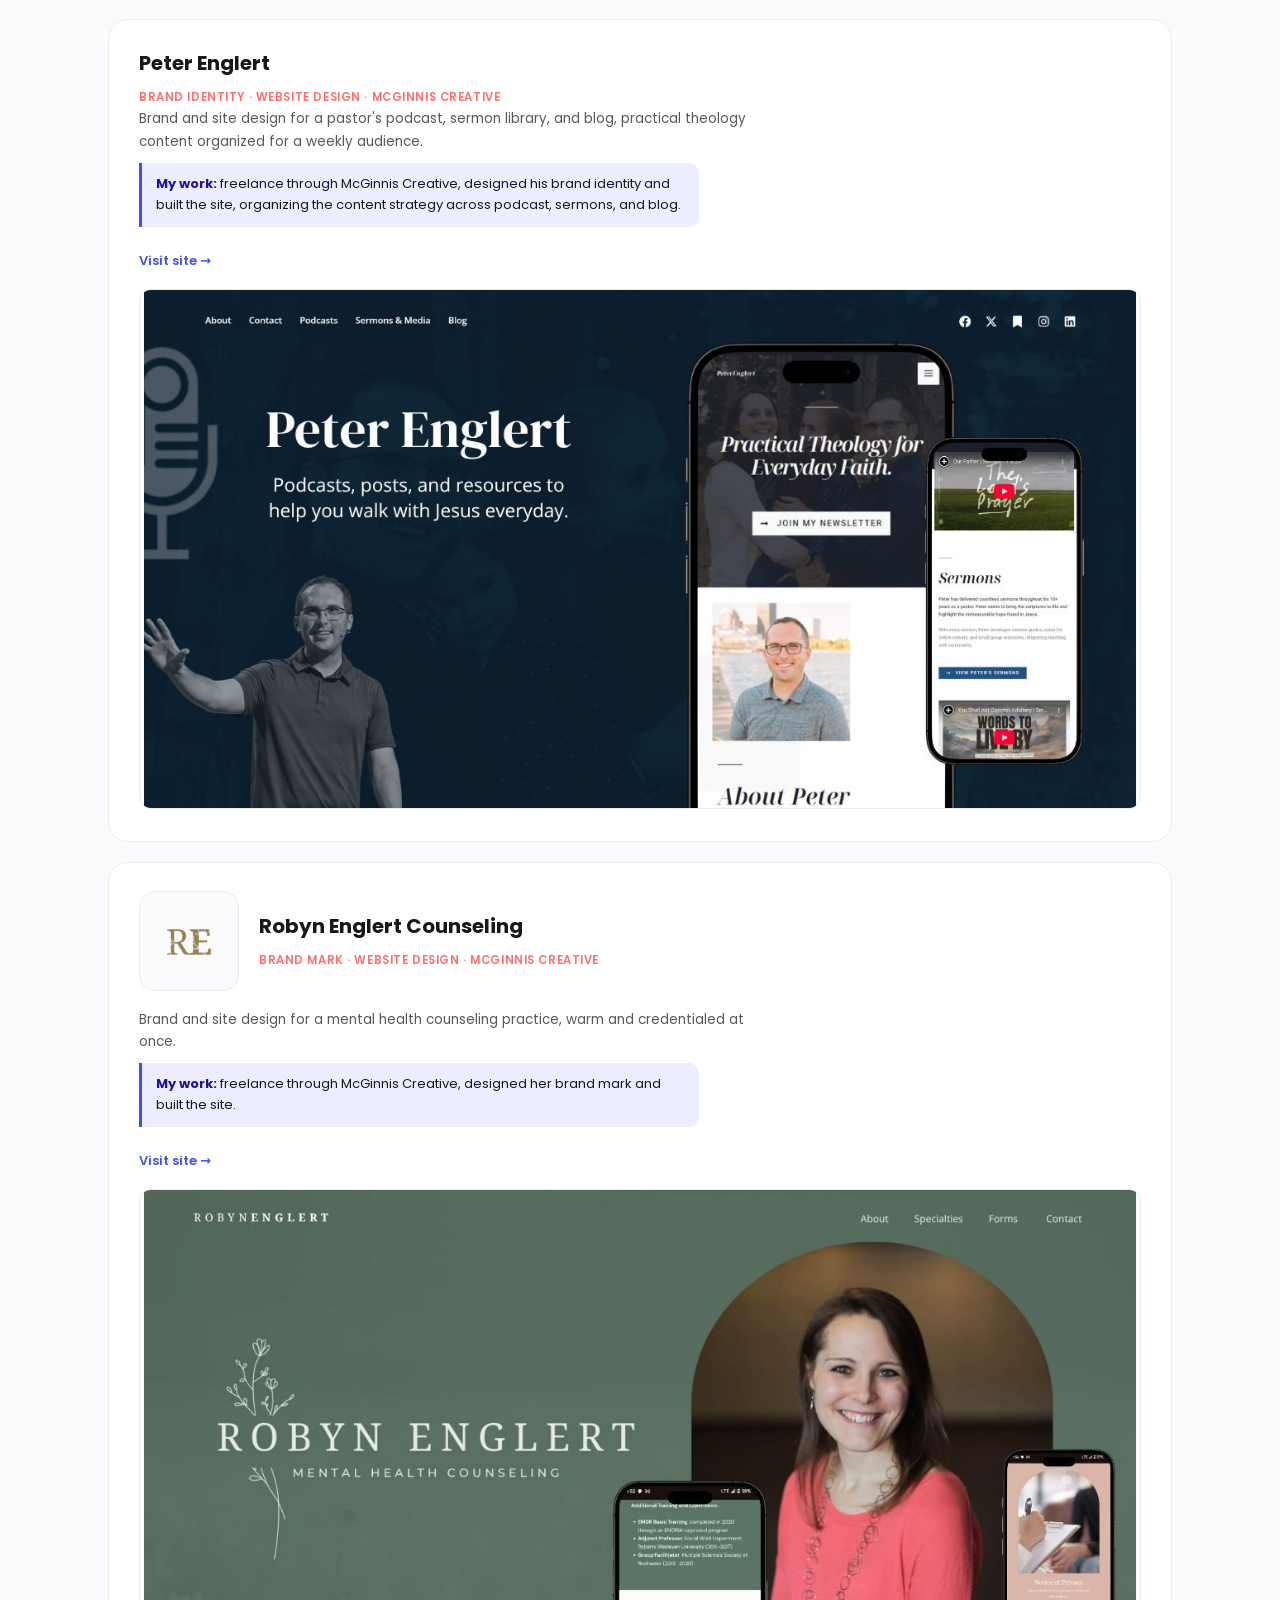
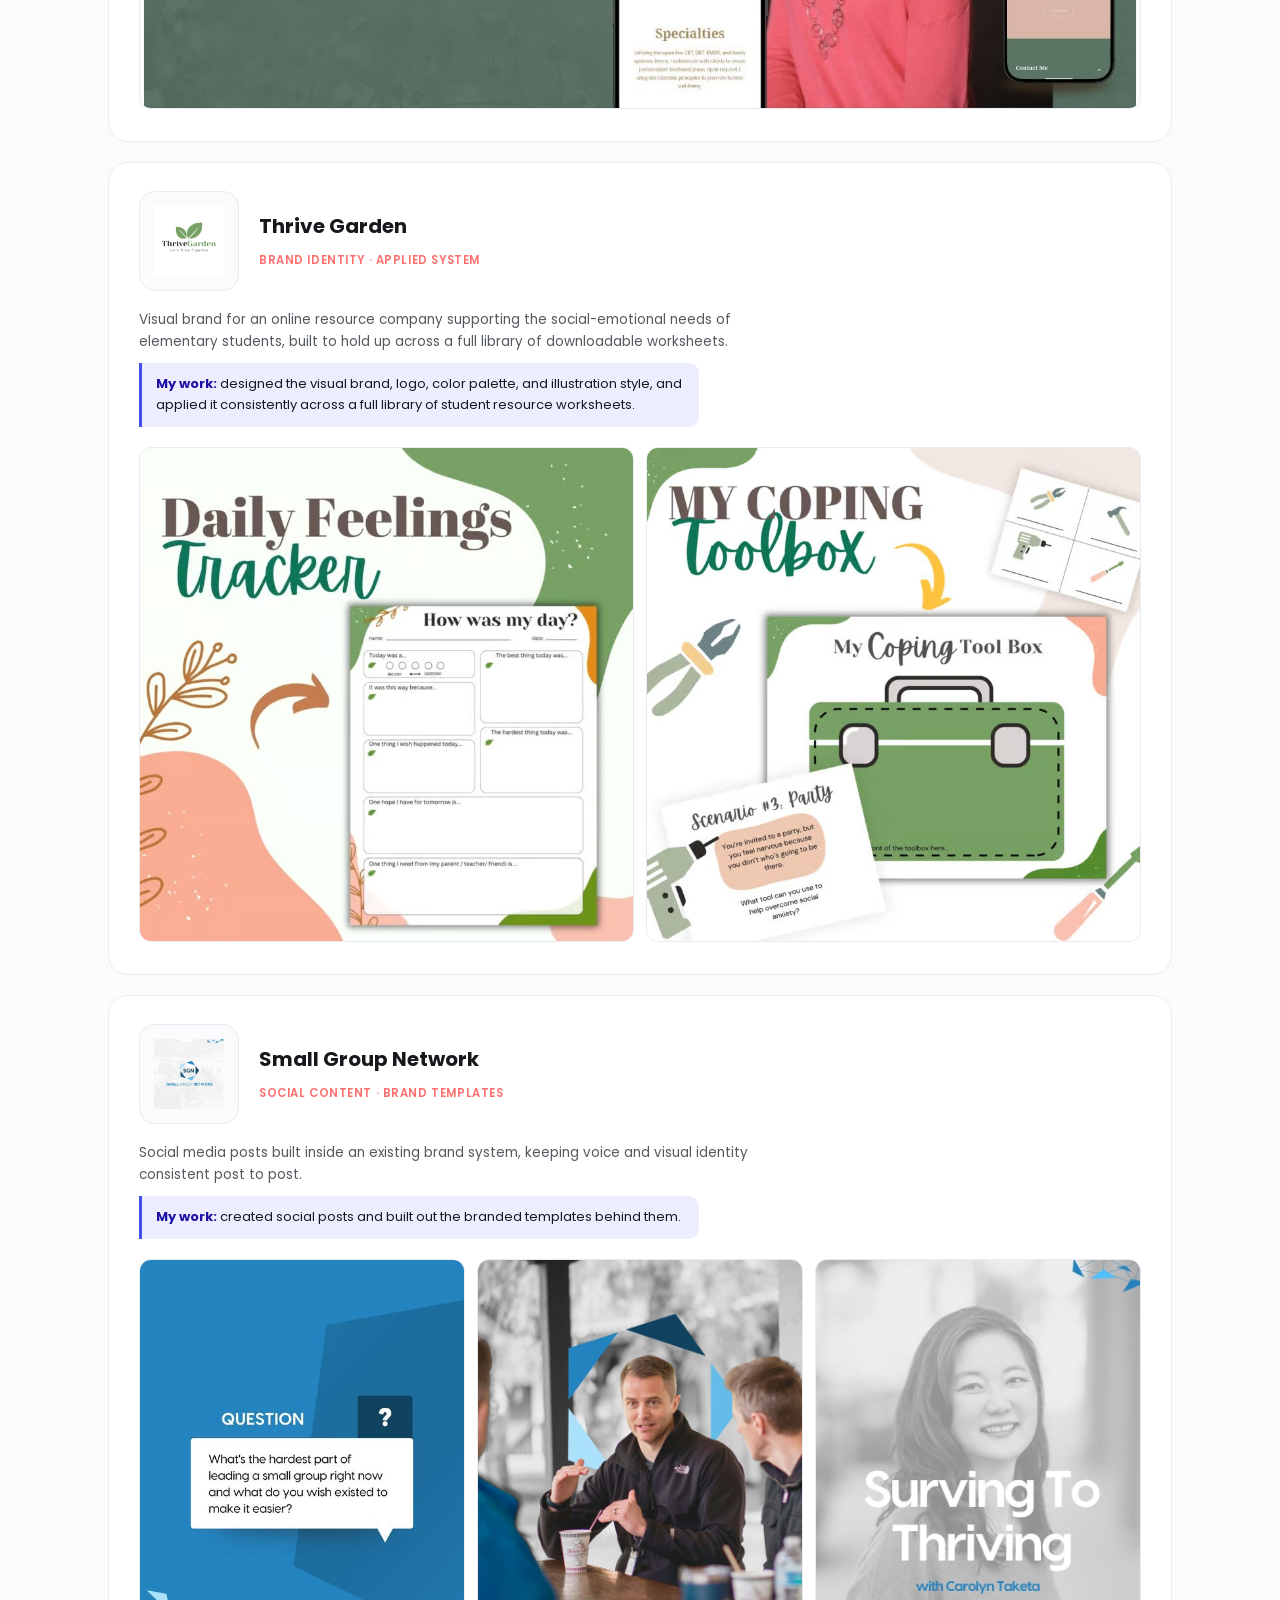
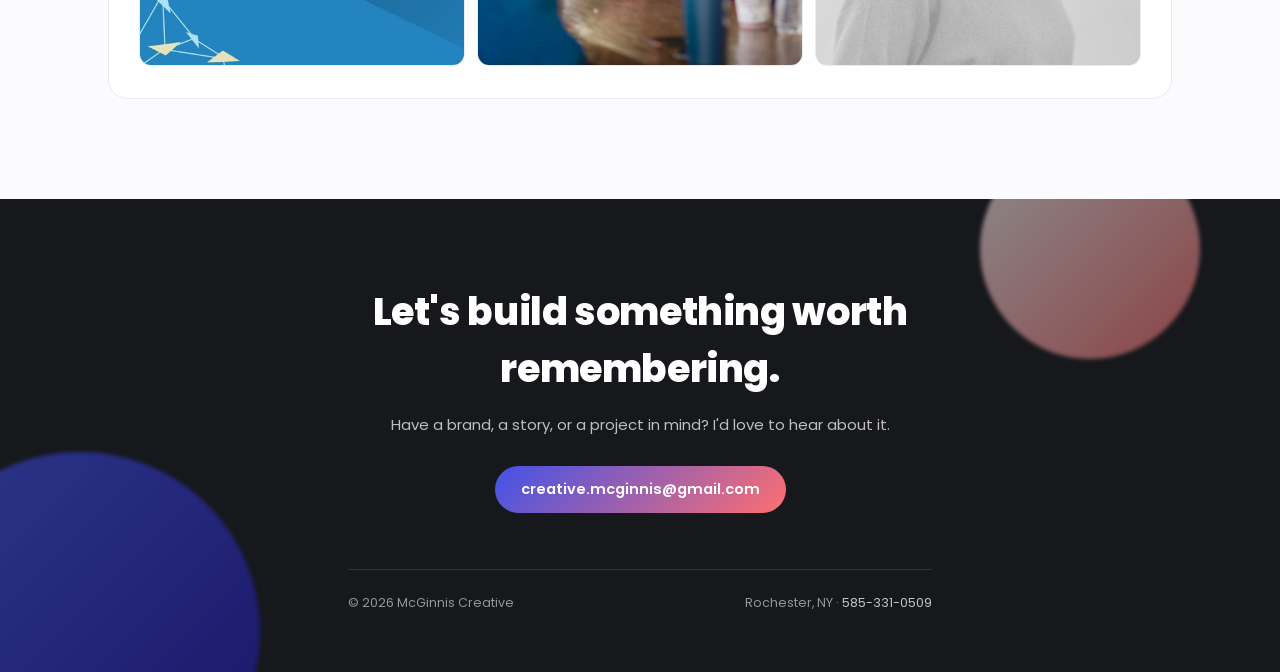
==== commit d873575b: "Add SVG favicon Co-Authored-By: Claude Sonnet 5 <noreply@anthropic.com>" ====
--- a/branding.html
+++ b/branding.html
@@ -7,6 +7,7 @@
 <meta name="description" content="Brand identity and website design by Aaron McGinnis of McGinnis Creative.">
 <link rel="preconnect" href="https://fonts.googleapis.com">
 <link rel="stylesheet" href="https://fonts.googleapis.com/css2?family=Poppins:wght@400;500;600;700;800&display=swap">
+<link rel="icon" type="image/svg+xml" href="assets/favicon.svg">
 <meta name="theme-color" content="#fbfbfd">
 <link rel="stylesheet" href="css/style.css">
 <script src="js/theme.js"></script>
--- a/css/style.css
+++ b/css/style.css
@@ -179,7 +179,7 @@
 .section-desc{font-size:14.5px;line-height:1.65;color:var(--ink-soft);margin:0;}
 
 /* ---- about (home) ---- */
-.about{background:var(--paper);border-top:1px solid var(--line);border-bottom:1px solid var(--line);}
+.about{padding:88px 0;background:var(--paper);border-top:1px solid var(--line);border-bottom:1px solid var(--line);}
 .about-grid{display:grid;grid-template-columns:.72fr 1.28fr;gap:52px;align-items:center;}
 .about-photo{border-radius:22px;overflow:hidden;aspect-ratio:4/5;box-shadow:0 24px 50px -22px rgba(22,24,28,.3);}
 .about-photo img{width:100%;height:100%;object-fit:cover;}
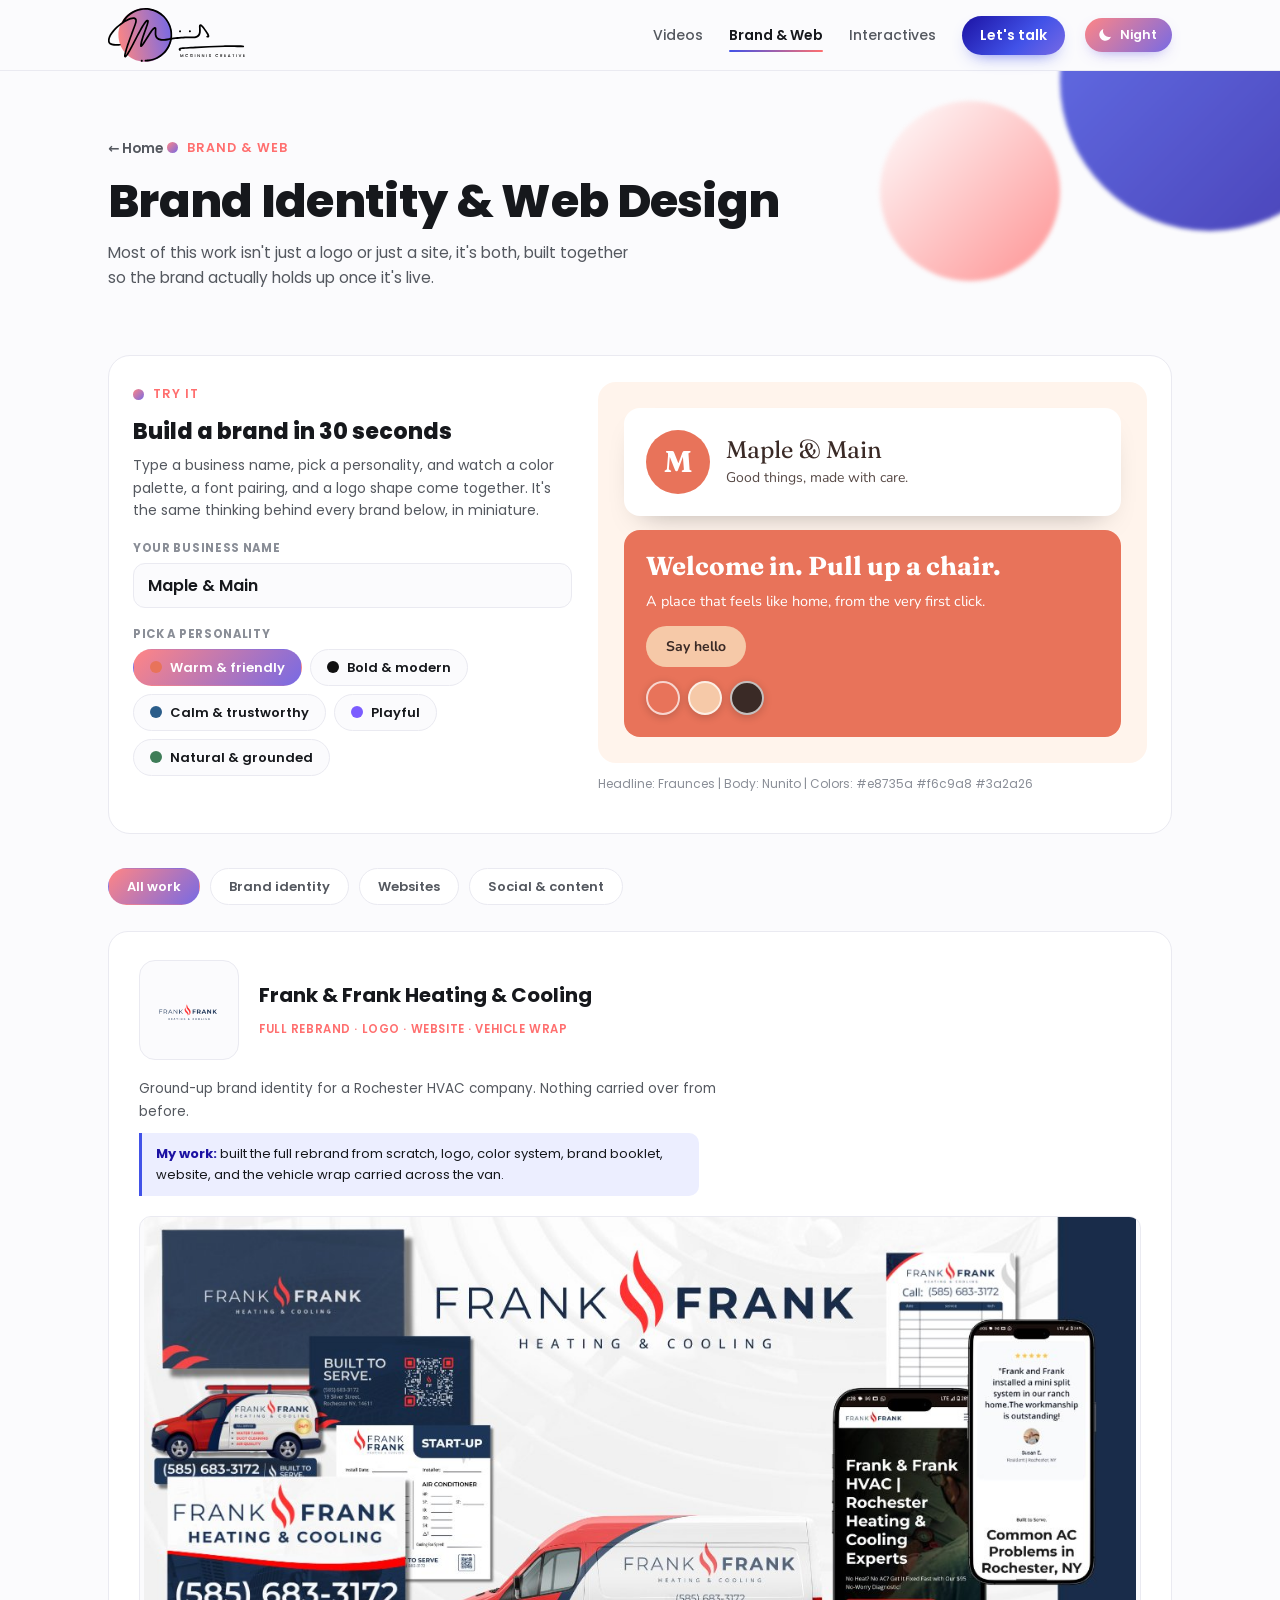
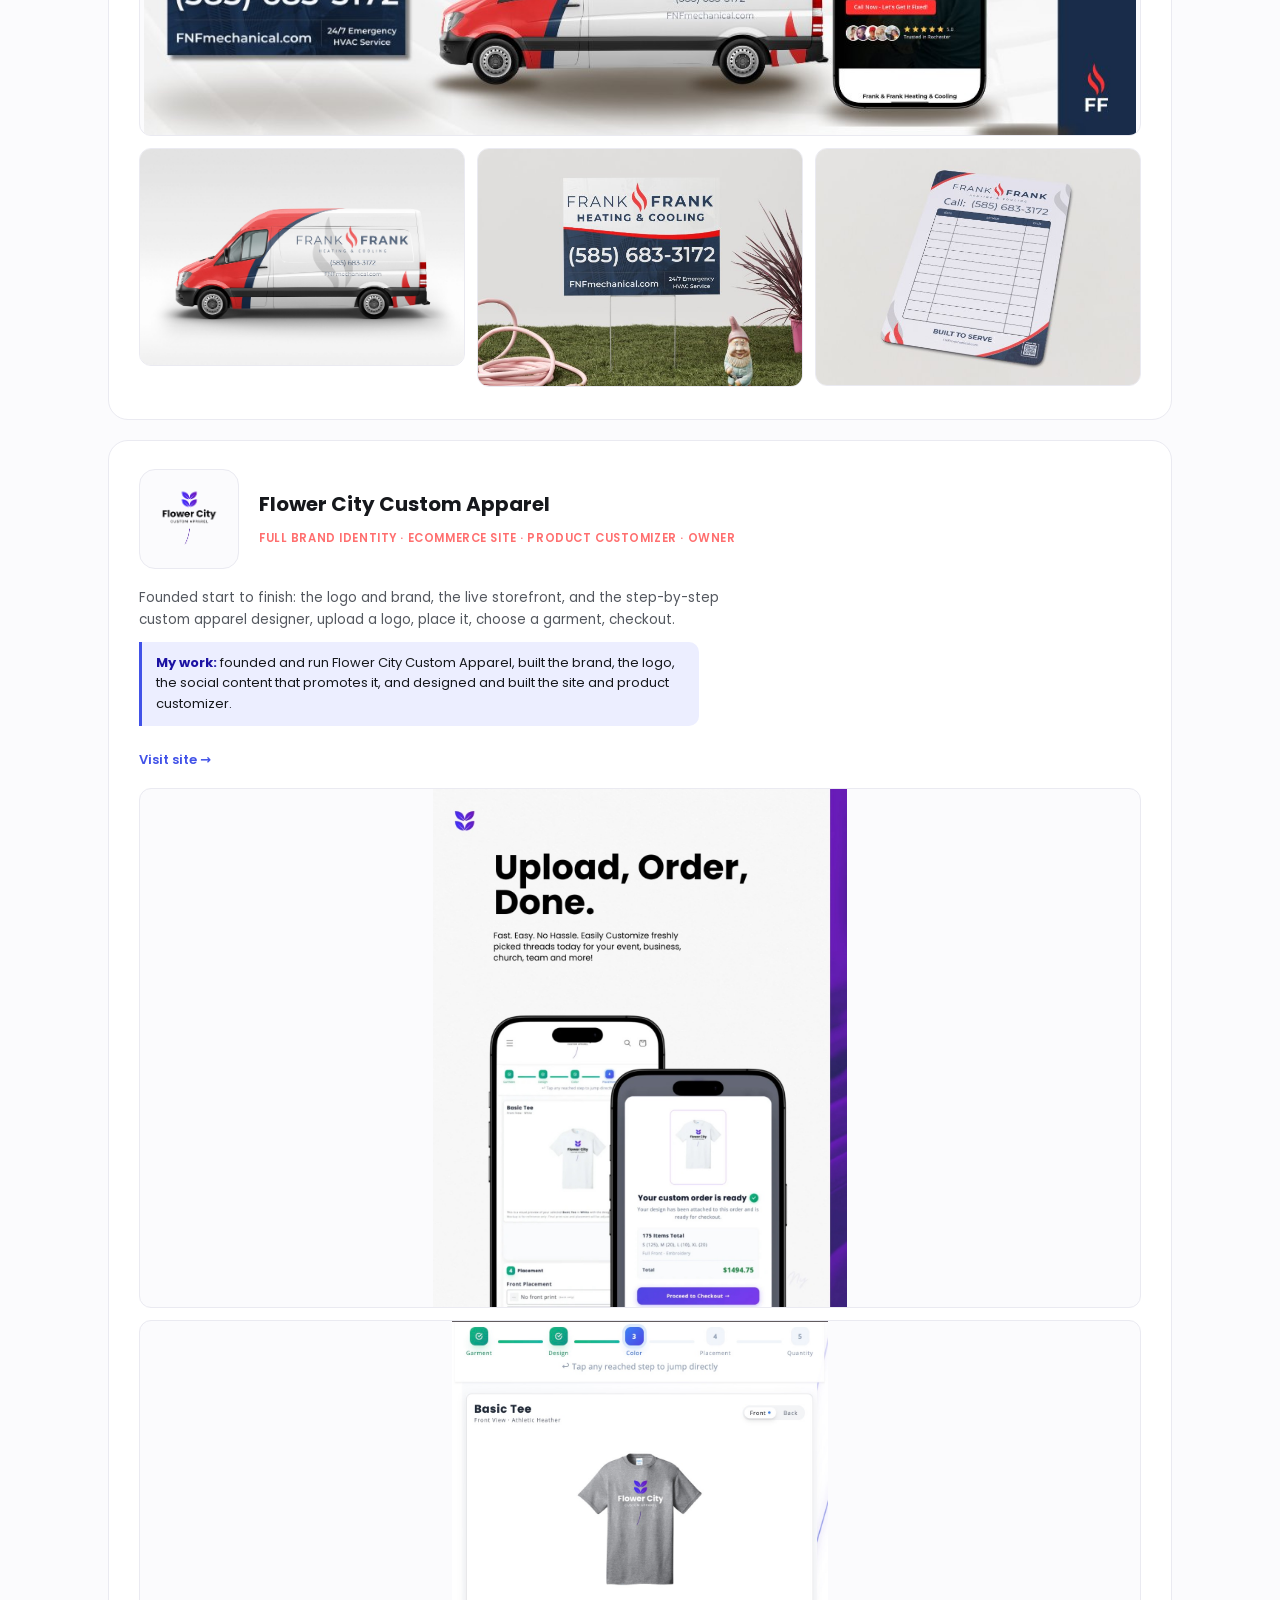
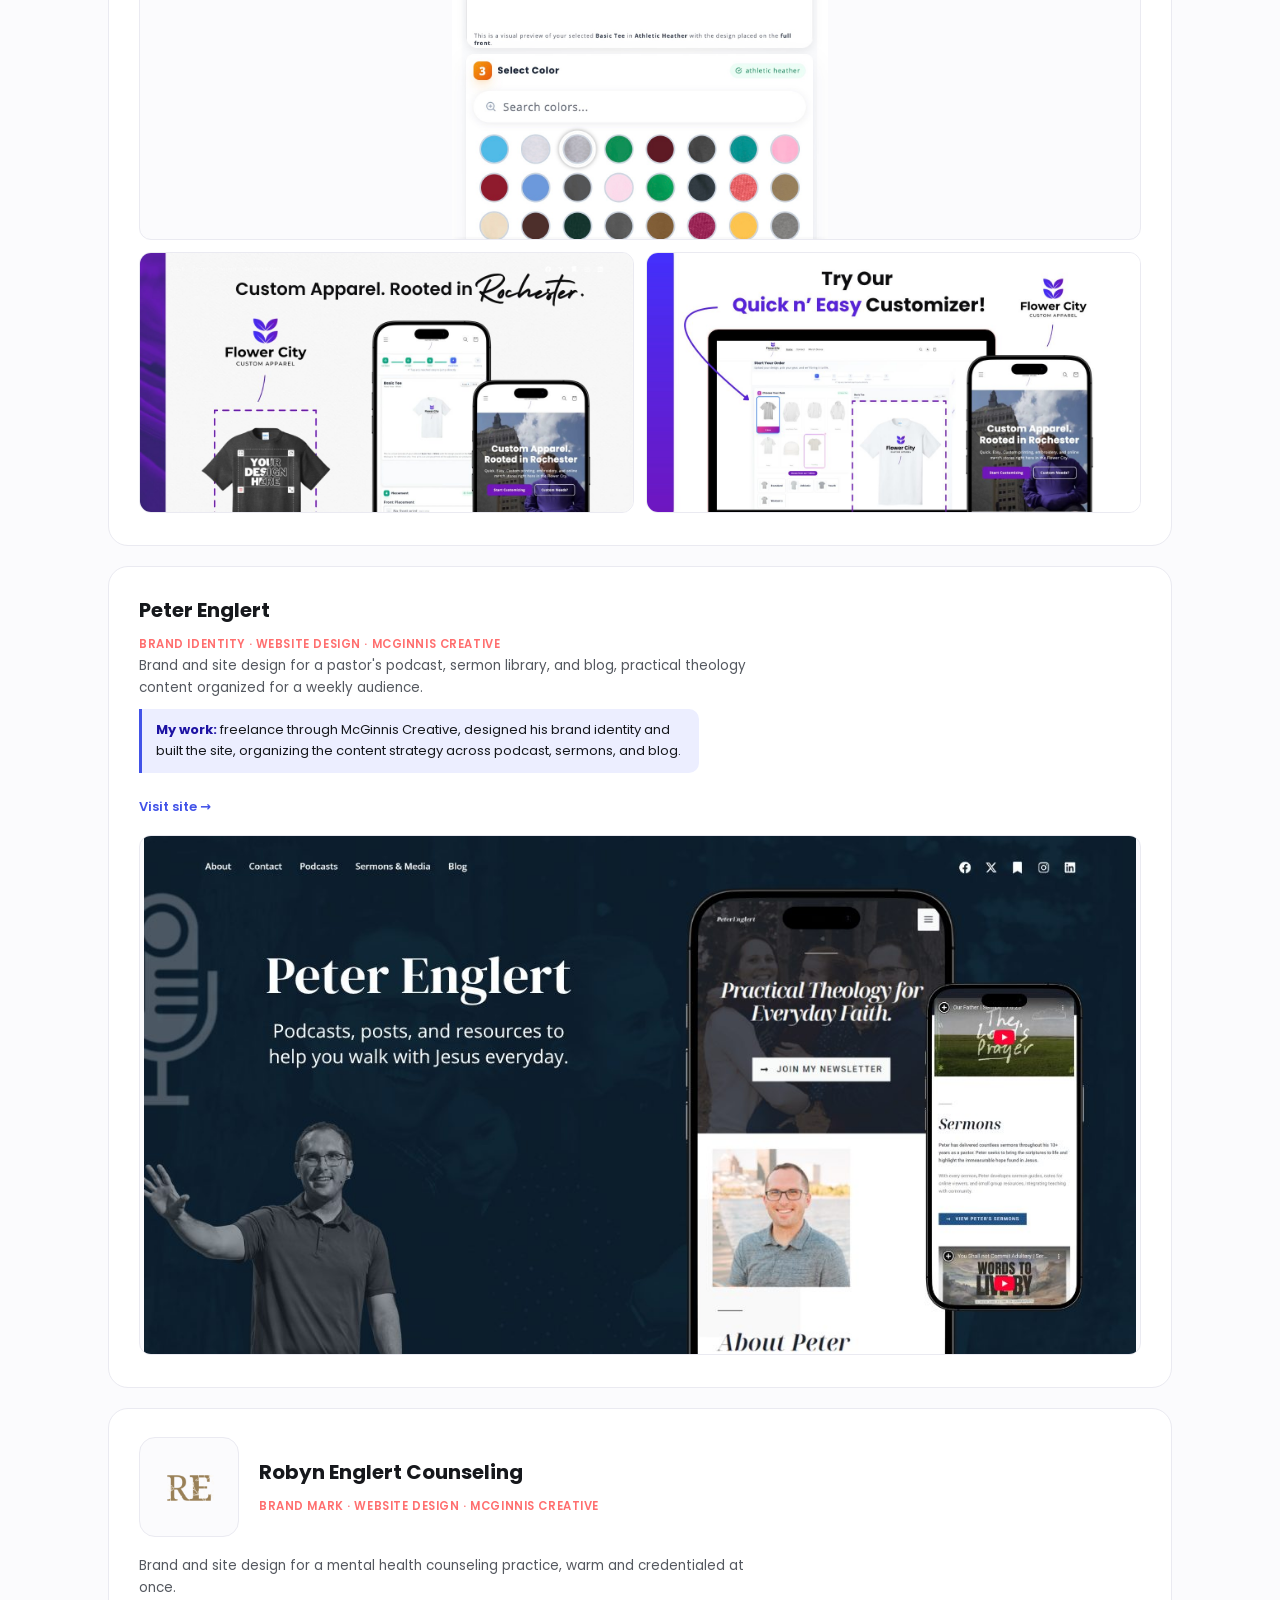
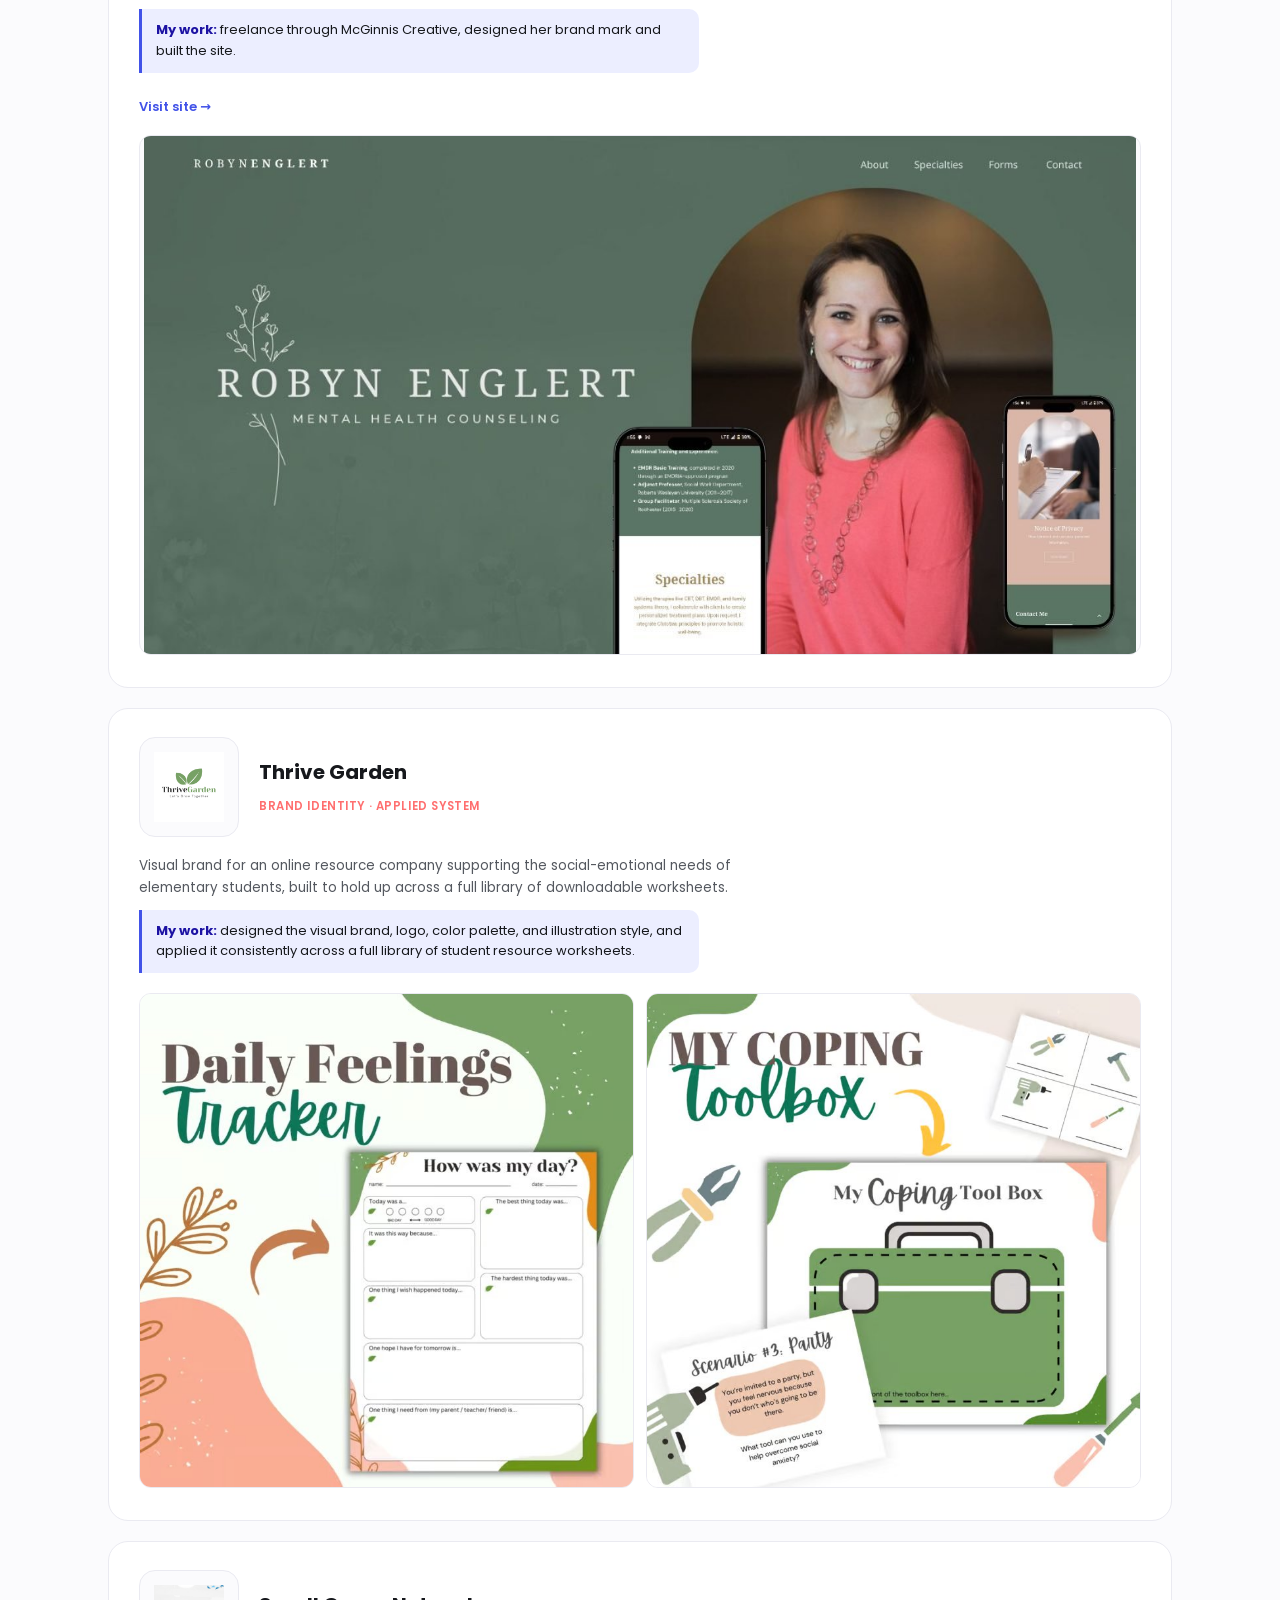
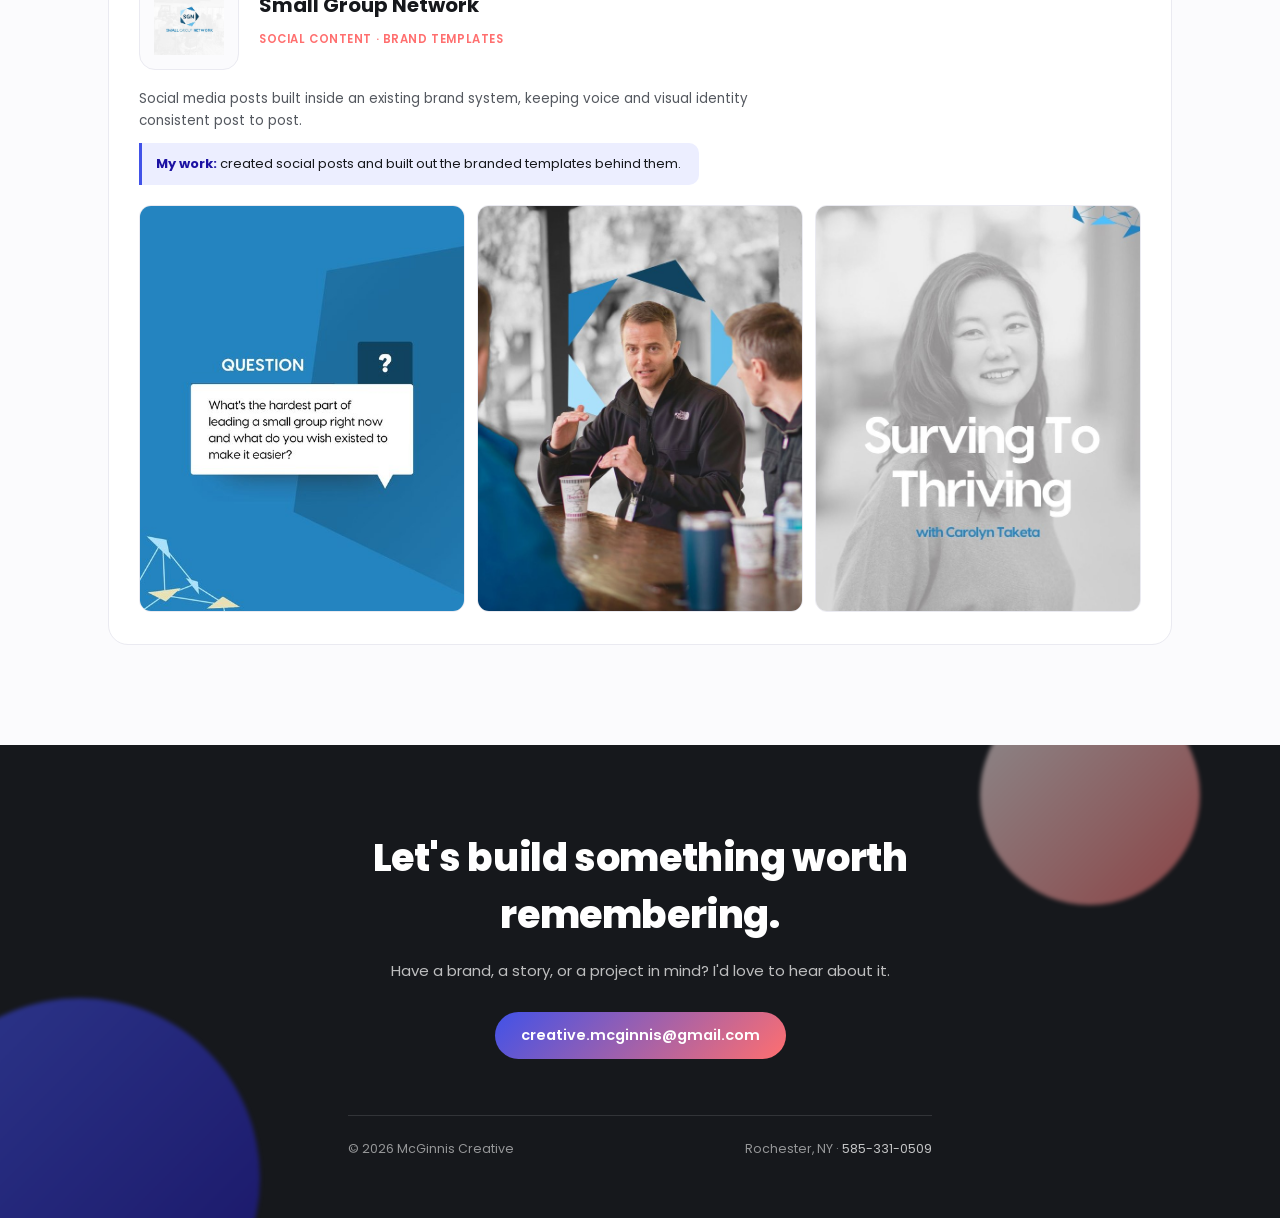
==== commit 25028dba: "Brand & Web: brand mini-lab, filter chips, lightbox; Videos second lane on home Co-Authored-By: Clau" ====
--- a/branding.html
+++ b/branding.html
@@ -3,14 +3,54 @@
 <head>
 <meta charset="UTF-8">
 <meta name="viewport" content="width=device-width, initial-scale=1.0">
-<title>Brand & Web — McGinnis Creative</title>
+<title>Brand & Web | McGinnis Creative</title>
 <meta name="description" content="Brand identity and website design by Aaron McGinnis of McGinnis Creative.">
 <link rel="preconnect" href="https://fonts.googleapis.com">
-<link rel="stylesheet" href="https://fonts.googleapis.com/css2?family=Poppins:wght@400;500;600;700;800&display=swap">
+<link rel="stylesheet" href="https://fonts.googleapis.com/css2?family=Poppins:wght@400;500;600;700;800&family=Fraunces:wght@600;700&family=Nunito:wght@400;600;700&family=Space+Grotesk:wght@500;700&family=Inter:wght@400;600&family=DM+Serif+Display&family=DM+Sans:wght@400;600&family=Baloo+2:wght@600;800&family=Lora:wght@600;700&family=Karla:wght@400;600&display=swap">
 <link rel="icon" type="image/svg+xml" href="assets/favicon.svg">
 <meta name="theme-color" content="#fbfbfd">
 <link rel="stylesheet" href="css/style.css">
 <script src="js/theme.js"></script>
+<style>
+  .bf{display:flex;flex-wrap:wrap;gap:10px;margin:0 0 26px;}
+  .bf button{font:600 13px/1 "Poppins",system-ui,sans-serif;color:var(--ink-soft);background:var(--paper);border:1.5px solid var(--line);border-radius:100px;padding:11px 18px;cursor:pointer;transition:all .15s ease;}
+  .bf button:hover{border-color:var(--indigo-1);color:var(--indigo-1);}
+  .bf button.on{color:#fff;background:linear-gradient(135deg,#ff8585,#786ae4);border-color:transparent;}
+  .project.is-hidden{display:none;}
+  .project-gallery img{cursor:zoom-in;}
+  .lb{position:fixed;inset:0;z-index:200;background:rgba(8,9,20,.92);display:none;align-items:center;justify-content:center;padding:24px;}
+  .lb.open{display:flex;}
+  .lb img{max-width:min(1100px,94vw);max-height:84vh;width:auto;height:auto;object-fit:contain;border-radius:12px;background:#fff;}
+  .lb-btn{position:absolute;width:48px;height:48px;border-radius:50%;border:none;background:rgba(255,255,255,.14);color:#fff;font-size:22px;cursor:pointer;}
+  .lb-btn:hover{background:rgba(255,255,255,.28);}
+  .lb-x{top:18px;right:18px;} .lb-prev{left:18px;top:50%;margin-top:-24px;} .lb-next{right:18px;top:50%;margin-top:-24px;}
+  .lb-count{position:absolute;bottom:18px;left:0;right:0;text-align:center;color:rgba(255,255,255,.7);font-size:13px;font-weight:600;}
+  /* brand mini-lab */
+  .bl{padding:26px 24px 28px;background:var(--paper);border:1px solid var(--line);border-radius:22px;margin:0 0 34px;}
+  .bl-top{display:grid;grid-template-columns:1fr 1.25fr;gap:26px;align-items:start;}
+  @media (max-width:820px){.bl-top{grid-template-columns:1fr;}}
+  .bl h3{margin:0 0 6px;font-size:22px;font-weight:800;}
+  .bl p.sub{margin:0 0 18px;font-size:14px;line-height:1.6;color:var(--ink-soft);}
+  .bl label{display:block;font-size:11.5px;font-weight:700;letter-spacing:.06em;text-transform:uppercase;color:var(--ink-faint);margin:0 0 6px;}
+  .bl input[type=text]{width:100%;font:600 16px/1.2 "Poppins",system-ui,sans-serif;color:var(--ink);background:var(--bg);border:1.5px solid var(--line);border-radius:12px;padding:12px 14px;margin-bottom:18px;}
+  .bl input[type=text]:focus{outline:none;border-color:var(--indigo-1);box-shadow:0 0 0 3px var(--indigo-soft);}
+  .bl-vibes{display:flex;flex-wrap:wrap;gap:8px;}
+  .bl-vibes button{font:600 13px/1 "Poppins",system-ui,sans-serif;color:var(--ink);background:var(--bg);border:1.5px solid var(--line);border-radius:100px;padding:11px 16px;cursor:pointer;display:inline-flex;align-items:center;gap:8px;}
+  .bl-vibes button i{width:12px;height:12px;border-radius:50%;display:inline-block;}
+  .bl-vibes button.on{border-color:transparent;color:#fff;background:linear-gradient(135deg,#ff8585,#786ae4);}
+  .bl-stage{border-radius:18px;padding:26px;transition:background .35s ease,color .35s ease;}
+  .bl-card{border-radius:16px;padding:22px;margin-bottom:14px;display:flex;align-items:center;gap:16px;transition:all .35s ease;}
+  .bl-mark{width:64px;height:64px;flex:none;display:flex;align-items:center;justify-content:center;font-size:30px;font-weight:700;transition:all .35s ease;}
+  .bl-name{font-size:24px;line-height:1.1;margin:0 0 4px;transition:font-family .2s;}
+  .bl-tag{font-size:14px;margin:0;opacity:.85;}
+  .bl-web{border-radius:16px;padding:22px;transition:all .35s ease;}
+  .bl-web h4{margin:0 0 8px;font-size:26px;line-height:1.15;}
+  .bl-web p{margin:0 0 14px;font-size:14.5px;line-height:1.55;max-width:44ch;}
+  .bl-btn{display:inline-block;font-weight:700;font-size:14px;padding:11px 20px;border:none;border-radius:100px;transition:all .35s ease;}
+  .bl-sw{display:flex;gap:8px;margin-top:14px;}
+  .bl-sw span{width:34px;height:34px;border-radius:50%;border:2px solid rgba(255,255,255,.7);box-shadow:0 2px 8px rgba(0,0,0,.18);}
+  .bl-fonts{font-size:12px;color:var(--ink-faint);margin-top:12px;}
+</style>
 </head>
 <body>
 
@@ -47,8 +87,36 @@
 
 <section class="section" style="padding-top:8px;">
   <div class="wrap">
-
-    <div class="reveal project">
+    <div class="bl reveal" id="bl">
+      <div class="bl-top">
+        <div>
+          <p class="section-kicker">Try it</p>
+          <h3>Build a brand in 30 seconds</h3>
+          <p class="sub">Type a business name, pick a personality, and watch a color palette, a font pairing, and a logo shape come together. It's the same thinking behind every brand below, in miniature.</p>
+          <label for="blName">Your business name</label>
+          <input type="text" id="blName" maxlength="26" value="Maple &amp; Main" autocomplete="off">
+          <label>Pick a personality</label>
+          <div class="bl-vibes" id="blVibes"></div>
+        </div>
+        <div>
+          <div class="bl-stage" id="blStage">
+            <div class="bl-card" id="blCard"><div class="bl-mark" id="blMark"></div><div><p class="bl-name" id="blNameOut"></p><p class="bl-tag" id="blTag"></p></div></div>
+            <div class="bl-web" id="blWeb"><h4 id="blHead"></h4><p id="blCopy"></p><span class="bl-btn" id="blBtn"></span><div class="bl-sw" id="blSw"></div></div>
+          </div>
+          <p class="bl-fonts" id="blFonts"></p>
+        </div>
+      </div>
+    </div>
+
+    <div class="bf" id="bf">
+      <button type="button" class="on" data-f="all">All work</button>
+      <button type="button" data-f="brand">Brand identity</button>
+      <button type="button" data-f="web">Websites</button>
+      <button type="button" data-f="social">Social &amp; content</button>
+    </div>
+
+
+    <div class="reveal project" data-tags="brand web">
       <div class="project-top">
         <div class="logo-plate"><img src="assets/ff-logo.png" alt="Frank and Frank Heating and Cooling logo"></div>
         <div>
@@ -66,7 +134,7 @@
       </div>
     </div>
 
-    <div class="reveal project">
+    <div class="reveal project" data-tags="brand web">
       <div class="project-top">
         <div class="logo-plate"><img src="assets/flower-city-logo-2.png" alt="Flower City Custom Apparel logo"></div>
         <div>
@@ -89,7 +157,7 @@
       </div>
     </div>
 
-    <div class="reveal project">
+    <div class="reveal project" data-tags="brand web">
       <div class="project-head">
         <h3 class="project-title">Peter Englert</h3>
         <span class="project-role">Brand identity · website design · McGinnis Creative</span>
@@ -100,7 +168,7 @@
       <div class="project-gallery single"><img src="assets/peter-1.jpg" alt="Peter Englert website homepage"></div>
     </div>
 
-    <div class="reveal project">
+    <div class="reveal project" data-tags="brand web">
       <div class="project-top">
         <div class="logo-plate"><img src="assets/robyn-logo.png" alt="Robyn Englert Counseling logo mark"></div>
         <div>
@@ -114,7 +182,7 @@
       <div class="project-gallery single"><img src="assets/robyn-overview.jpg" alt="Robyn Englert Counseling website homepage"></div>
     </div>
 
-    <div class="reveal project">
+    <div class="reveal project" data-tags="brand">
       <div class="project-top">
         <div class="logo-plate"><img src="assets/thrive-garden-logo.png" alt="Thrive Garden logo"></div>
         <div>
@@ -130,7 +198,7 @@
       </div>
     </div>
 
-    <div class="reveal project">
+    <div class="reveal project" data-tags="social">
       <div class="project-top">
         <div class="logo-plate"><img src="assets/sgn-logo.jpg" alt="Small Group Network logo"></div>
         <div>
@@ -163,6 +231,8 @@
     </footer>
   </div>
 </section>
+
+<div class="lb" id="lb" role="dialog" aria-modal="true" aria-label="Image viewer"><button class="lb-btn lb-x" id="lbX" aria-label="Close">&#10005;</button><button class="lb-btn lb-prev" id="lbP" aria-label="Previous">&#8249;</button><img id="lbImg" alt=""><button class="lb-btn lb-next" id="lbN" aria-label="Next">&#8250;</button><div class="lb-count" id="lbC"></div></div>
 
 <script>
   document.documentElement.classList.add('js');
@@ -186,6 +256,71 @@
   } else {
     els.forEach(function(el){ el.classList.add('in'); });
   }
+
+  /* ---- brand mini-lab ---- */
+  (function(){
+    var V = [
+      {n:'Warm & friendly', dot:'#e8735a', bg:'#fff4ec', ink:'#3a2a26', c:['#e8735a','#f6c9a8','#3a2a26'], hf:'"Fraunces",serif', bf:'"Nunito",sans-serif', hn:'Fraunces', bn:'Nunito', r:'50%', tag:'Good things, made with care.', head:'Welcome in. Pull up a chair.', copy:'A place that feels like home, from the very first click.', btn:'Say hello'},
+      {n:'Bold & modern', dot:'#111', bg:'#ffffff', ink:'#111111', c:['#111111','#ffd400','#ffffff'], hf:'"Space Grotesk",sans-serif', bf:'"Inter",sans-serif', hn:'Space Grotesk', bn:'Inter', r:'4px', tag:'Built to stand out.', head:'Make the first move.', copy:'Clear, confident, and impossible to scroll past.', btn:'Get started'},
+      {n:'Calm & trustworthy', dot:'#2b5d8a', bg:'#eef5fb', ink:'#1b2a38', c:['#2b5d8a','#cfe3f2','#1b2a38'], hf:'"DM Serif Display",serif', bf:'"DM Sans",sans-serif', hn:'DM Serif Display', bn:'DM Sans', r:'16px', tag:'Steady, honest, here for you.', head:'Clear answers, steady hands.', copy:'Professional without being cold. People feel safe here.', btn:'Book a visit'},
+      {n:'Playful', dot:'#7b5cff', bg:'#fff8d9', ink:'#2a1f5c', c:['#7b5cff','#ff7bb0','#fff4c2'], hf:'"Baloo 2",sans-serif', bf:'"Nunito",sans-serif', hn:'Baloo 2', bn:'Nunito', r:'42% 58% 46% 54% / 55% 45% 55% 45%', tag:'Fun is a serious business.', head:'Let\'s make something fun!', copy:'Bright, bouncy, and a little bit silly, in the best way.', btn:'Join the party'},
+      {n:'Natural & grounded', dot:'#3f7d58', bg:'#f0f5ea', ink:'#2c3a2e', c:['#3f7d58','#d9e6cf','#2c3a2e'], hf:'"Lora",serif', bf:'"Karla",sans-serif', hn:'Lora', bn:'Karla', r:'50% 50% 50% 0', tag:'Rooted in what matters.', head:'Grown with patience.', copy:'Earthy, honest, and made to last a long time.', btn:'Learn more'}
+    ];
+    var vibes = document.getElementById('blVibes'), name = document.getElementById('blName'), cur = 0;
+    var $ = function(id){ return document.getElementById(id); };
+    V.forEach(function(v, i){
+      var b = document.createElement('button'); b.type = 'button'; b.innerHTML = '<i style="background:' + v.dot + '"></i>'; b.appendChild(document.createTextNode(v.n));
+      b.addEventListener('click', function(){ cur = i; render(); }); vibes.appendChild(b);
+    });
+    function render(){
+      var v = V[cur], nm = (name.value || '').trim() || 'Your Brand';
+      vibes.querySelectorAll('button').forEach(function(b, i){ b.classList.toggle('on', i === cur); });
+      var st = $('blStage'); st.style.background = v.bg; st.style.color = v.ink; st.style.fontFamily = v.bf;
+      var card = $('blCard'); card.style.background = '#fff'; card.style.boxShadow = '0 14px 30px -18px rgba(0,0,0,.35)'; card.style.color = v.ink;
+      var mk = $('blMark'); mk.style.background = v.c[0]; mk.style.color = v.c[2] === '#ffffff' || v.c[2] === '#fff4c2' ? v.c[2] : '#fff'; mk.style.borderRadius = v.r; mk.style.fontFamily = v.hf; mk.textContent = nm.charAt(0).toUpperCase();
+      var n = $('blNameOut'); n.textContent = nm; n.style.fontFamily = v.hf; $('blTag').textContent = v.tag; $('blTag').style.fontFamily = v.bf;
+      var web = $('blWeb'); web.style.background = v.c[0]; web.style.color = v.c[2] === '#111111' || v.c[2] === '#1b2a38' || v.c[2] === '#2a1f5c' || v.c[2] === '#2c3a2e' ? '#fff' : v.c[2];
+      web.style.color = '#fff'; if(v.c[0] === '#111111'){ web.style.color = '#fff'; }
+      var h = $('blHead'); h.textContent = v.head; h.style.fontFamily = v.hf; $('blCopy').textContent = v.copy; $('blCopy').style.fontFamily = v.bf;
+      var bt = $('blBtn'); bt.textContent = v.btn; bt.style.background = v.c[1]; bt.style.color = v.ink; bt.style.fontFamily = v.bf;
+      var sw = $('blSw'); sw.textContent = ''; v.c.forEach(function(col){ var sp = document.createElement('span'); sp.style.background = col; sw.appendChild(sp); });
+      $('blFonts').textContent = 'Headline: ' + v.hn + '   |   Body: ' + v.bn + '   |   Colors: ' + v.c.join('  ');
+    }
+    name.addEventListener('input', render); render();
+  })();
+
+  /* ---- filter chips ---- */
+  (function(){
+    var bf = document.getElementById('bf'), projects = document.querySelectorAll('.project');
+    bf.querySelectorAll('button').forEach(function(b){
+      b.addEventListener('click', function(){
+        bf.querySelectorAll('button').forEach(function(x){ x.classList.remove('on'); }); b.classList.add('on');
+        var f = b.getAttribute('data-f');
+        projects.forEach(function(p){ var show = f === 'all' || (p.getAttribute('data-tags') || '').split(' ').indexOf(f) > -1; p.classList.toggle('is-hidden', !show); if(show) p.classList.add('in'); });
+      });
+    });
+  })();
+
+  /* ---- lightbox ---- */
+  (function(){
+    var lb = document.getElementById('lb'), img = document.getElementById('lbImg'), cnt = document.getElementById('lbC');
+    var set = [], idx = 0, tx = null;
+    function show(){ img.src = set[idx].src; img.alt = set[idx].alt; cnt.textContent = (idx + 1) + ' / ' + set.length; }
+    function open(list, i){ set = list; idx = i; show(); lb.classList.add('open'); document.body.style.overflow = 'hidden'; }
+    function close(){ lb.classList.remove('open'); document.body.style.overflow = ''; }
+    function step(d){ idx = (idx + d + set.length) % set.length; show(); }
+    document.querySelectorAll('.project').forEach(function(p){
+      var imgs = [].slice.call(p.querySelectorAll('.project-gallery img'));
+      imgs.forEach(function(im, i){ im.addEventListener('click', function(){ open(imgs, i); }); });
+    });
+    document.getElementById('lbX').addEventListener('click', close);
+    document.getElementById('lbP').addEventListener('click', function(){ step(-1); });
+    document.getElementById('lbN').addEventListener('click', function(){ step(1); });
+    lb.addEventListener('click', function(e){ if(e.target === lb) close(); });
+    document.addEventListener('keydown', function(e){ if(!lb.classList.contains('open')) return; if(e.key === 'Escape') close(); if(e.key === 'ArrowLeft') step(-1); if(e.key === 'ArrowRight') step(1); });
+    lb.addEventListener('touchstart', function(e){ tx = e.touches[0].clientX; }, {passive:true});
+    lb.addEventListener('touchend', function(e){ if(tx == null) return; var dx = e.changedTouches[0].clientX - tx; if(Math.abs(dx) > 50) step(dx < 0 ? 1 : -1); tx = null; }, {passive:true});
+  })();
 </script>
 </body>
 </html>
--- a/css/style.css
+++ b/css/style.css
@@ -362,3 +362,45 @@
 html.night .project-gallery img{background:var(--paper);}
 html.night .project-mine b{color:var(--indigo-2);}
 html.night .swatch.active,html.night .bg-swatch.bg-active{box-shadow:0 0 0 2px var(--paper),0 0 0 4px var(--ink);}
+
+/* ---- tools strip (home) ---- */
+.tools-group{margin-bottom:26px;}
+.tools-label{font-size:12px;font-weight:700;letter-spacing:.08em;text-transform:uppercase;color:var(--ink-faint);margin:0 0 12px;}
+.tools-grid{display:grid;grid-template-columns:repeat(auto-fill,minmax(118px,1fr));gap:12px;}
+.tool{display:flex;flex-direction:column;align-items:center;gap:8px;background:var(--paper);border:1px solid var(--line);border-radius:16px;padding:14px 10px 12px;text-align:center;transition:transform .2s ease,box-shadow .2s ease,border-color .2s ease;}
+.tool:hover{transform:translateY(-3px);border-color:var(--indigo-1);box-shadow:0 16px 30px -18px rgba(65,82,232,.45);}
+.tool-logo{display:flex;align-items:center;justify-content:center;width:100%;height:58px;background:#fff;border-radius:12px;padding:8px 10px;}
+.tool-logo img{max-width:100%;max-height:100%;width:auto;height:auto;object-fit:contain;}
+.tool-name{font-size:12px;font-weight:600;line-height:1.25;color:var(--ink-soft);}
+.tools-note{font-size:12px;color:var(--ink-faint);margin:6px 0 0;}
+@media (max-width:480px){.tools-grid{grid-template-columns:repeat(3,1fr);gap:10px;}}
+
+/* ---- nav CTA: readable in both themes ---- */
+.nav-links a.nav-cta,.nav-links a.nav-cta:hover{color:#fff;font-weight:600;}
+.nav-links a.nav-cta,html.night .nav-links a.nav-cta{background:linear-gradient(135deg,#1c12a3,#4152e8 60%,#786ae4);box-shadow:0 8px 18px -10px rgba(65,82,232,.9);}
+.nav-links a.nav-cta:hover,html.night .nav-links a.nav-cta:hover{background:linear-gradient(135deg,#ff6f6f,#786ae4);}
+
+/* ---- more brand ---- */
+.section-kicker,.page-kicker{display:inline-flex;align-items:center;gap:9px;}
+.section-kicker::before,.page-kicker::before{content:"";width:11px;height:11px;border-radius:50%;background:linear-gradient(135deg,#ff8585,#786ae4);flex:none;}
+.band{position:relative;overflow:hidden;background:linear-gradient(100deg,#ff8585,#786ae4 70%,#4152e8);color:#fff;padding:15px 0;transform:rotate(-1.2deg);margin:6px -2vw 10px;}
+.band-track{display:flex;width:max-content;animation:bandSlide 34s linear infinite;}
+.band-track span{font-weight:800;font-size:15px;letter-spacing:.14em;text-transform:uppercase;white-space:nowrap;padding-right:26px;display:inline-flex;align-items:center;gap:26px;}
+.band-track span i{display:inline-block;width:10px;height:10px;border-radius:50%;background:#fff;opacity:.85;}
+@keyframes bandSlide{to{transform:translateX(-50%);}}
+@media (prefers-reduced-motion:reduce){.band-track{animation:none;}}
+.orbs{position:relative;overflow:hidden;}
+.orbs::before,.orbs::after{content:"";position:absolute;border-radius:50%;pointer-events:none;z-index:0;}
+.orbs::before{width:260px;height:260px;left:-110px;top:40px;background:linear-gradient(135deg,var(--coral-1),#786ae4);opacity:.16;}
+.orbs::after{width:150px;height:150px;right:-50px;bottom:36px;background:linear-gradient(135deg,#786ae4,var(--indigo-1));opacity:.18;}
+.orbs>.wrap{position:relative;z-index:1;}
+.hero-photo::before{content:"";position:absolute;width:96px;height:96px;border-radius:50%;top:-30px;right:-26px;background:linear-gradient(135deg,#ff8585,#786ae4);z-index:-1;}
+.hero-photo::after{content:"";position:absolute;width:150px;height:150px;border-radius:50%;bottom:-44px;left:-58px;border:3px solid var(--coral-1);opacity:.55;z-index:-1;}
+.explore-card{background:linear-gradient(165deg,var(--paper) 58%,rgba(255,133,133,.14));}
+.explore-card.websites,.explore-card.videos{background:linear-gradient(165deg,var(--paper) 58%,rgba(120,106,228,.16));}
+.explore-card.branding{background:linear-gradient(165deg,var(--paper) 58%,rgba(255,133,133,.18));}
+.explore-card::after{width:190px;height:190px;right:-64px;bottom:-78px;opacity:.28;}
+.explore-card::before{content:"";position:absolute;left:0;top:0;height:4px;width:100%;background:linear-gradient(90deg,#ff8585,#786ae4);opacity:.85;}
+.about{background:linear-gradient(180deg,var(--paper),var(--bg));}
+.section-title{background:linear-gradient(135deg,var(--ink) 55%,var(--indigo-1));-webkit-background-clip:text;background-clip:text;color:transparent;}
+.tool-logo{box-shadow:inset 0 0 0 1px rgba(120,106,228,.12);}
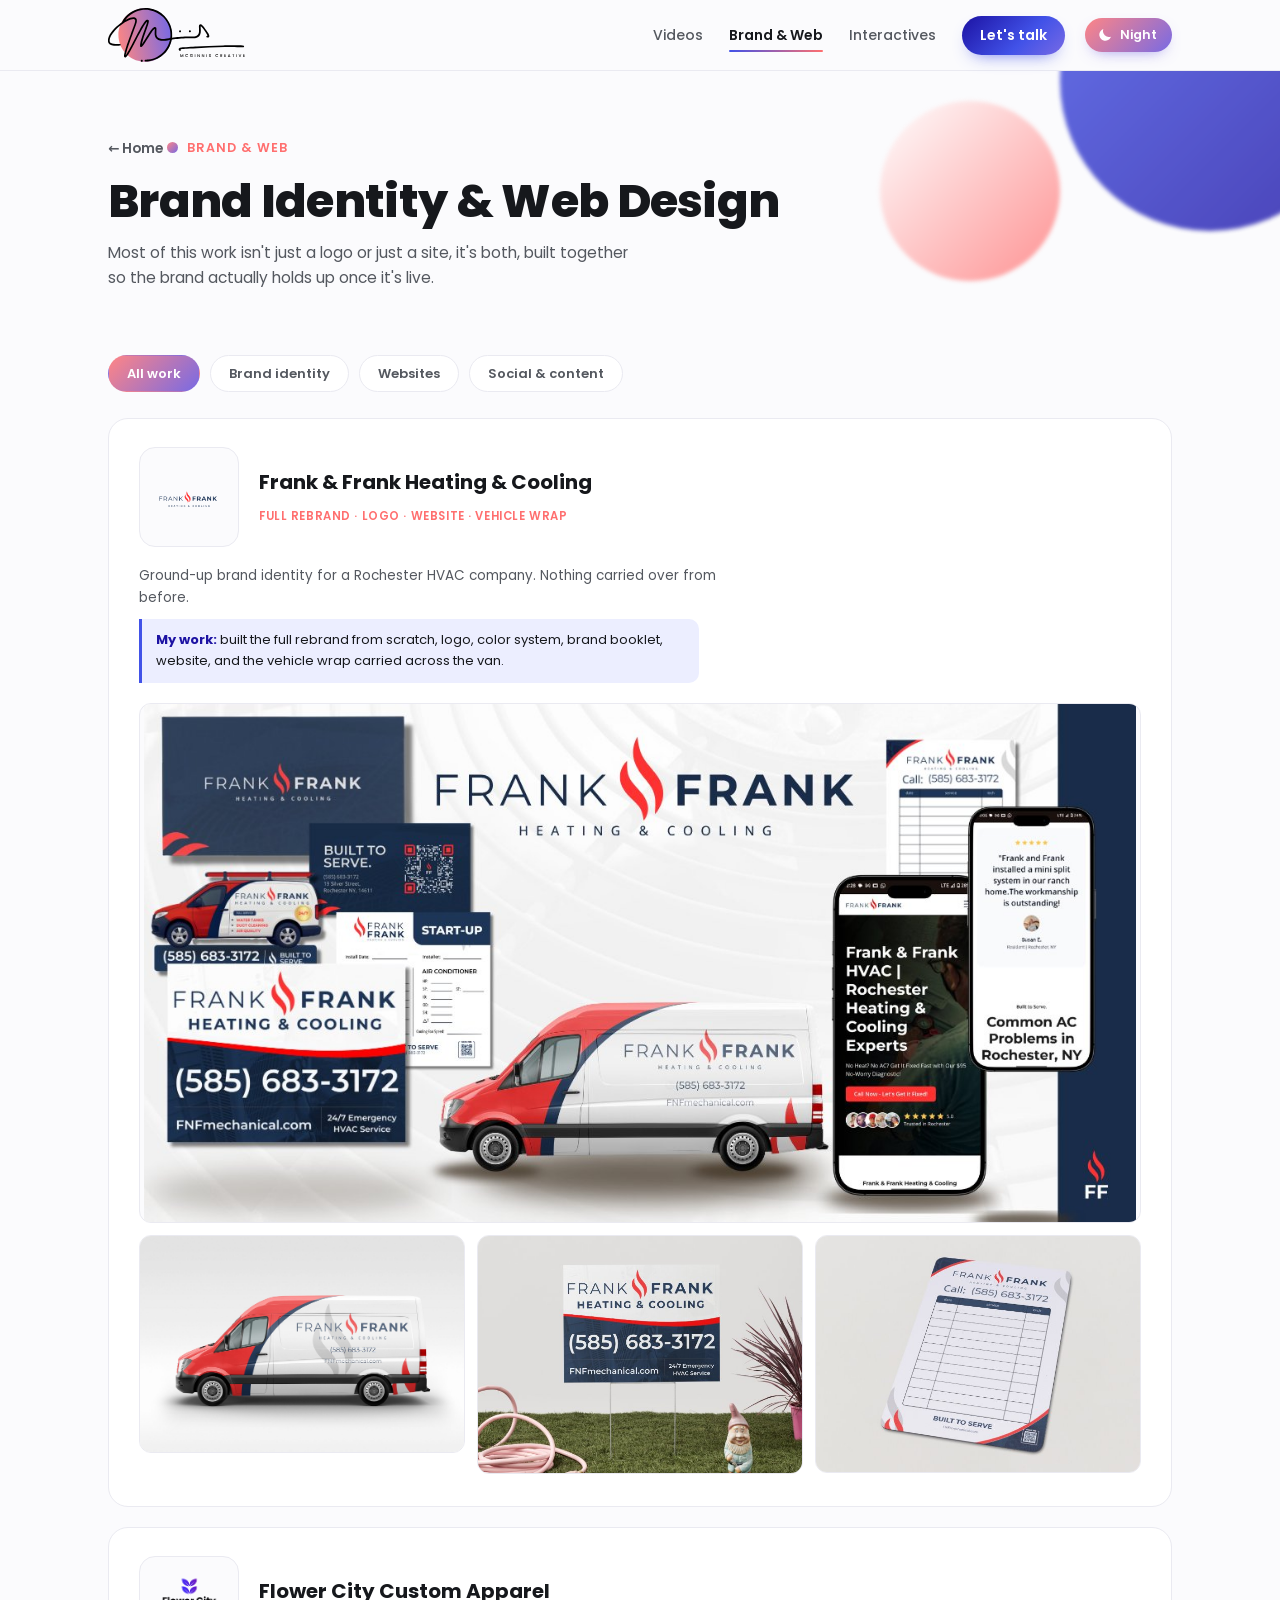
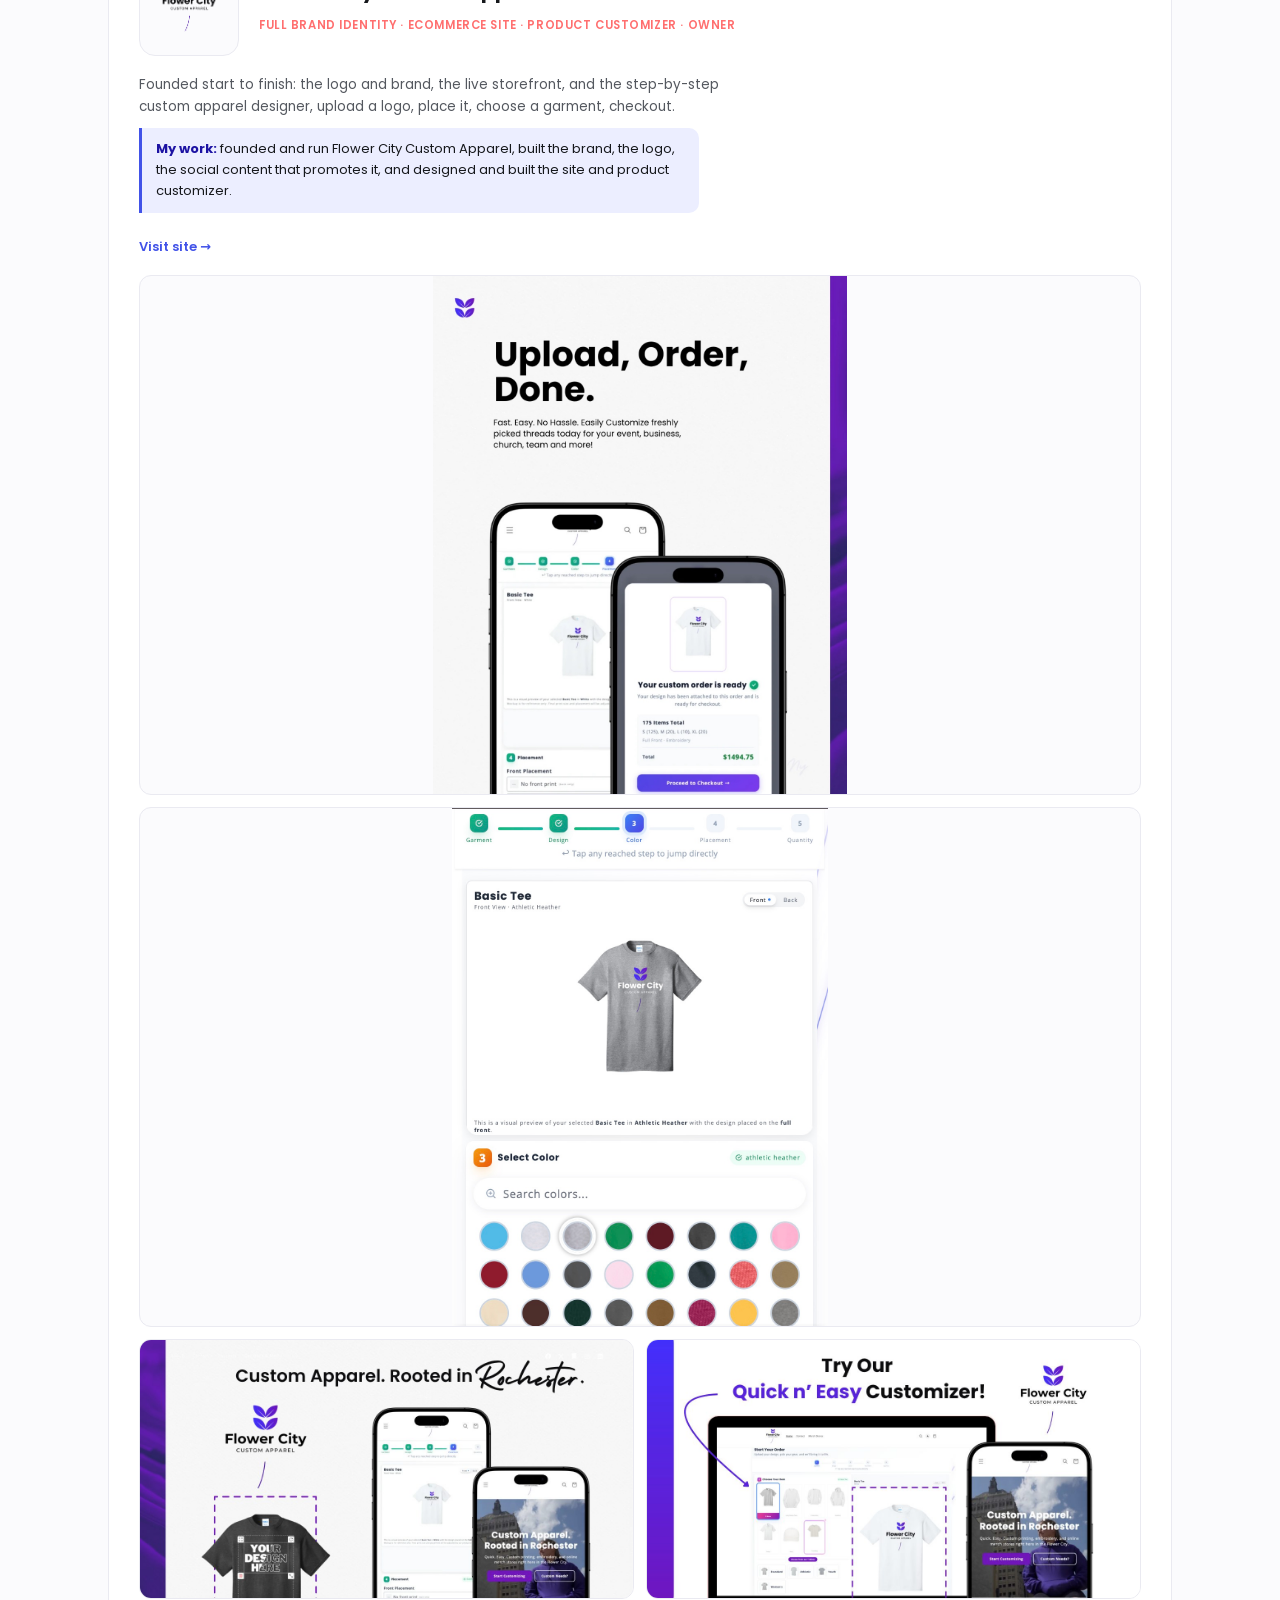
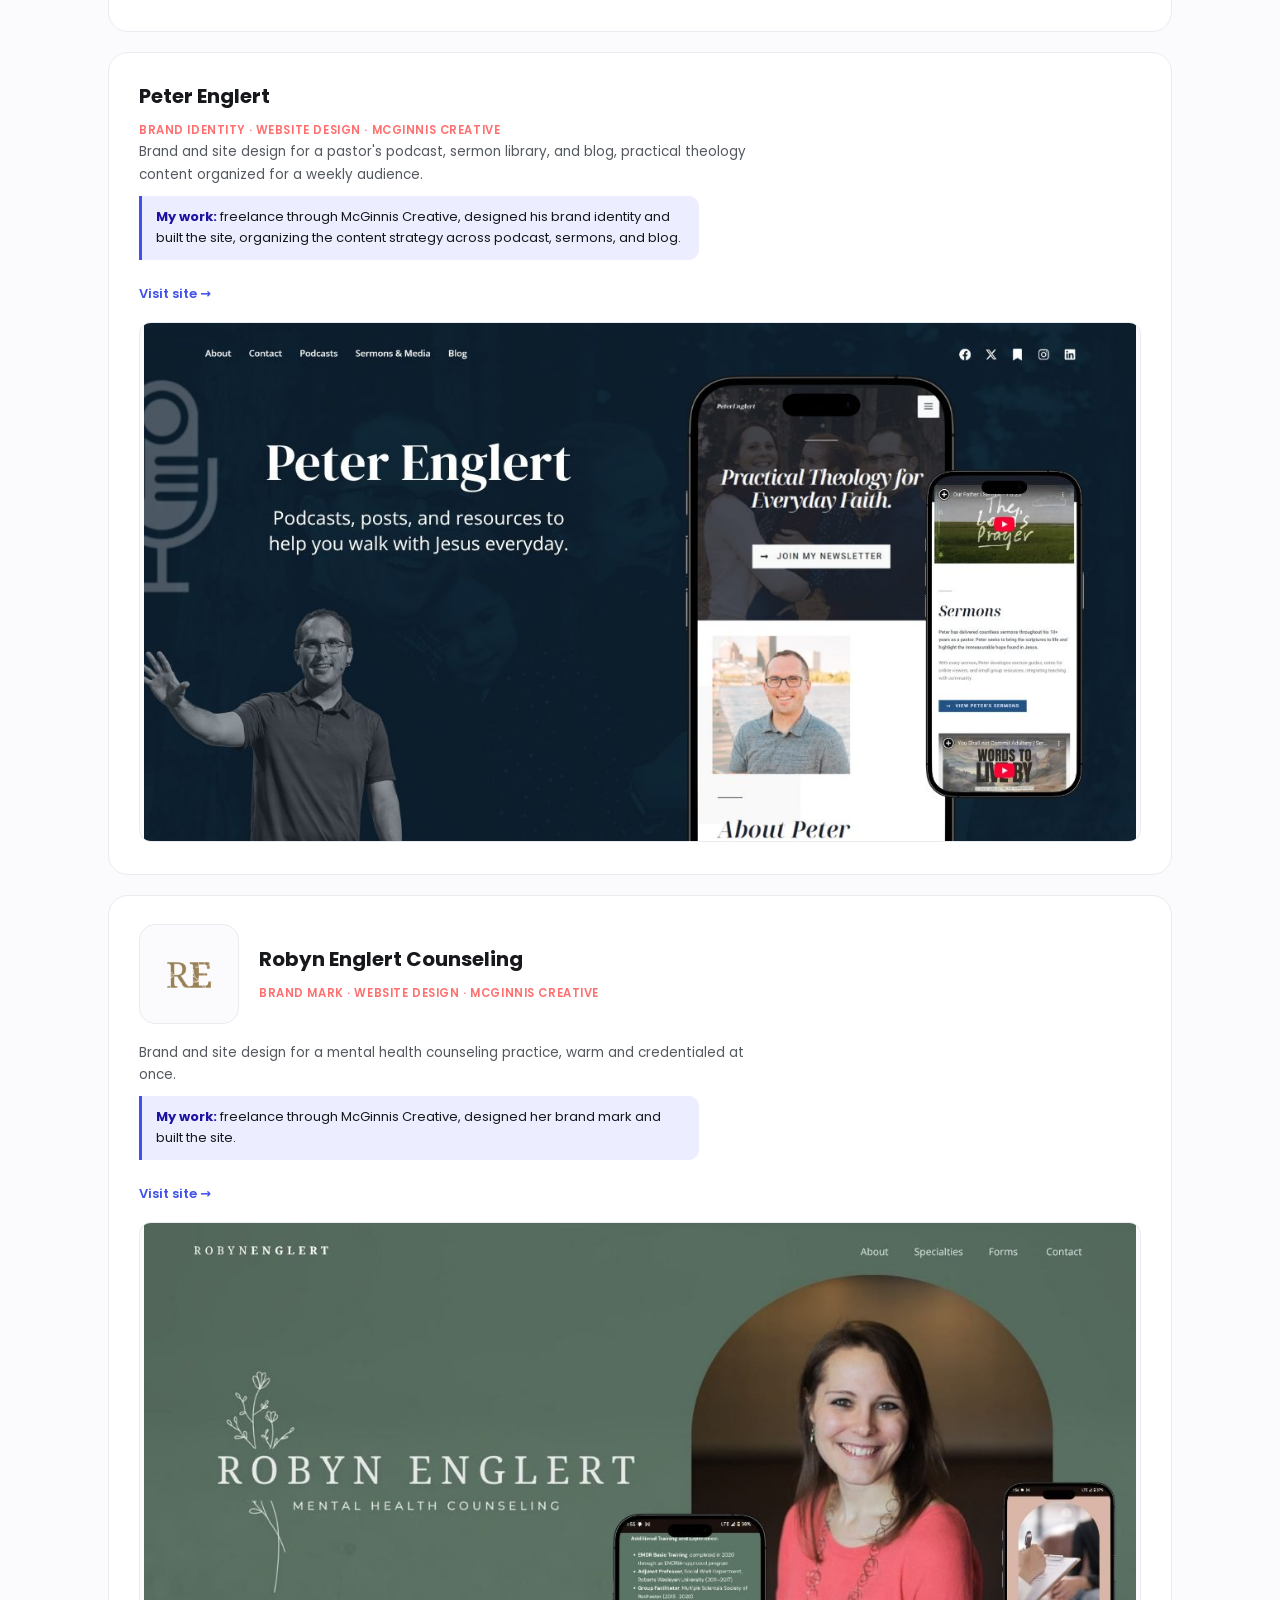
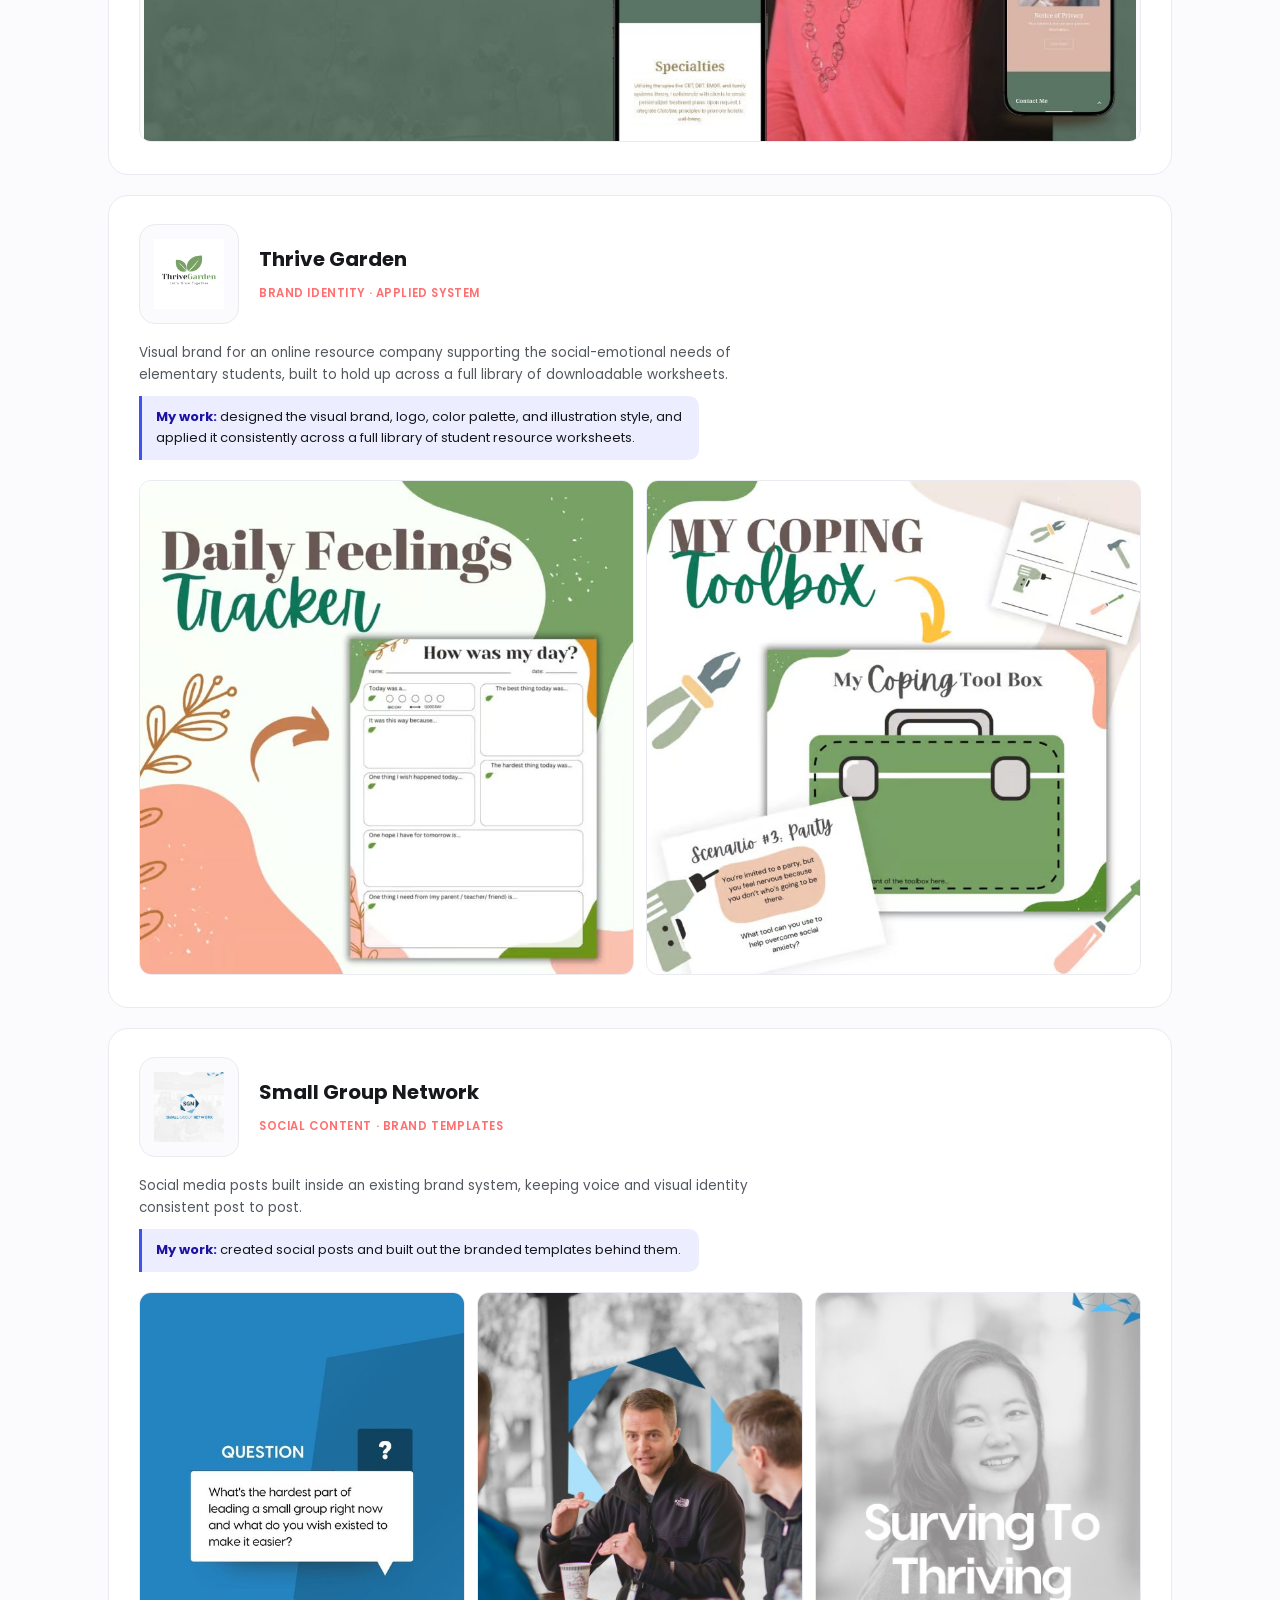
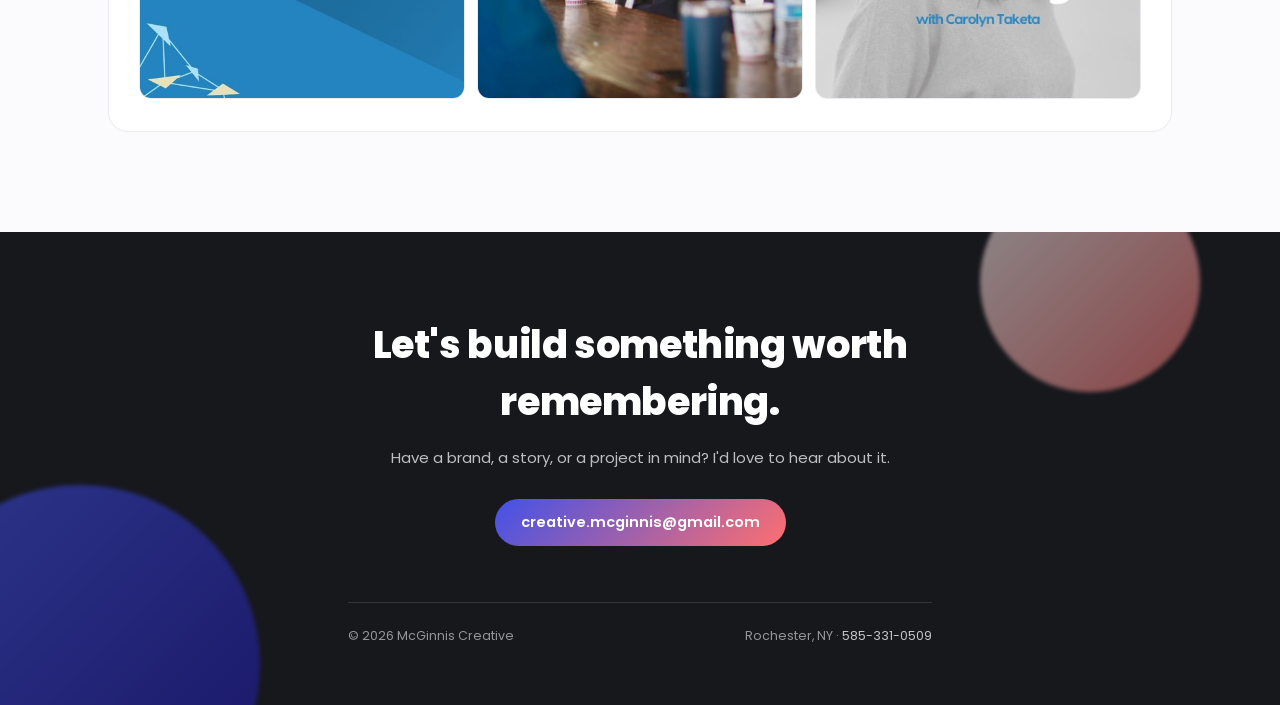
==== commit 173f2690: "Move brand builder to Interactives with icons, layouts, app icon/favicon/avatar previews Co-Authored" ====
--- a/branding.html
+++ b/branding.html
@@ -6,7 +6,7 @@
 <title>Brand & Web | McGinnis Creative</title>
 <meta name="description" content="Brand identity and website design by Aaron McGinnis of McGinnis Creative.">
 <link rel="preconnect" href="https://fonts.googleapis.com">
-<link rel="stylesheet" href="https://fonts.googleapis.com/css2?family=Poppins:wght@400;500;600;700;800&family=Fraunces:wght@600;700&family=Nunito:wght@400;600;700&family=Space+Grotesk:wght@500;700&family=Inter:wght@400;600&family=DM+Serif+Display&family=DM+Sans:wght@400;600&family=Baloo+2:wght@600;800&family=Lora:wght@600;700&family=Karla:wght@400;600&display=swap">
+<link rel="stylesheet" href="https://fonts.googleapis.com/css2?family=Poppins:wght@400;500;600;700;800&display=swap">
 <link rel="icon" type="image/svg+xml" href="assets/favicon.svg">
 <meta name="theme-color" content="#fbfbfd">
 <link rel="stylesheet" href="css/style.css">
@@ -25,31 +25,6 @@
   .lb-btn:hover{background:rgba(255,255,255,.28);}
   .lb-x{top:18px;right:18px;} .lb-prev{left:18px;top:50%;margin-top:-24px;} .lb-next{right:18px;top:50%;margin-top:-24px;}
   .lb-count{position:absolute;bottom:18px;left:0;right:0;text-align:center;color:rgba(255,255,255,.7);font-size:13px;font-weight:600;}
-  /* brand mini-lab */
-  .bl{padding:26px 24px 28px;background:var(--paper);border:1px solid var(--line);border-radius:22px;margin:0 0 34px;}
-  .bl-top{display:grid;grid-template-columns:1fr 1.25fr;gap:26px;align-items:start;}
-  @media (max-width:820px){.bl-top{grid-template-columns:1fr;}}
-  .bl h3{margin:0 0 6px;font-size:22px;font-weight:800;}
-  .bl p.sub{margin:0 0 18px;font-size:14px;line-height:1.6;color:var(--ink-soft);}
-  .bl label{display:block;font-size:11.5px;font-weight:700;letter-spacing:.06em;text-transform:uppercase;color:var(--ink-faint);margin:0 0 6px;}
-  .bl input[type=text]{width:100%;font:600 16px/1.2 "Poppins",system-ui,sans-serif;color:var(--ink);background:var(--bg);border:1.5px solid var(--line);border-radius:12px;padding:12px 14px;margin-bottom:18px;}
-  .bl input[type=text]:focus{outline:none;border-color:var(--indigo-1);box-shadow:0 0 0 3px var(--indigo-soft);}
-  .bl-vibes{display:flex;flex-wrap:wrap;gap:8px;}
-  .bl-vibes button{font:600 13px/1 "Poppins",system-ui,sans-serif;color:var(--ink);background:var(--bg);border:1.5px solid var(--line);border-radius:100px;padding:11px 16px;cursor:pointer;display:inline-flex;align-items:center;gap:8px;}
-  .bl-vibes button i{width:12px;height:12px;border-radius:50%;display:inline-block;}
-  .bl-vibes button.on{border-color:transparent;color:#fff;background:linear-gradient(135deg,#ff8585,#786ae4);}
-  .bl-stage{border-radius:18px;padding:26px;transition:background .35s ease,color .35s ease;}
-  .bl-card{border-radius:16px;padding:22px;margin-bottom:14px;display:flex;align-items:center;gap:16px;transition:all .35s ease;}
-  .bl-mark{width:64px;height:64px;flex:none;display:flex;align-items:center;justify-content:center;font-size:30px;font-weight:700;transition:all .35s ease;}
-  .bl-name{font-size:24px;line-height:1.1;margin:0 0 4px;transition:font-family .2s;}
-  .bl-tag{font-size:14px;margin:0;opacity:.85;}
-  .bl-web{border-radius:16px;padding:22px;transition:all .35s ease;}
-  .bl-web h4{margin:0 0 8px;font-size:26px;line-height:1.15;}
-  .bl-web p{margin:0 0 14px;font-size:14.5px;line-height:1.55;max-width:44ch;}
-  .bl-btn{display:inline-block;font-weight:700;font-size:14px;padding:11px 20px;border:none;border-radius:100px;transition:all .35s ease;}
-  .bl-sw{display:flex;gap:8px;margin-top:14px;}
-  .bl-sw span{width:34px;height:34px;border-radius:50%;border:2px solid rgba(255,255,255,.7);box-shadow:0 2px 8px rgba(0,0,0,.18);}
-  .bl-fonts{font-size:12px;color:var(--ink-faint);margin-top:12px;}
 </style>
 </head>
 <body>
@@ -87,27 +62,6 @@
 
 <section class="section" style="padding-top:8px;">
   <div class="wrap">
-    <div class="bl reveal" id="bl">
-      <div class="bl-top">
-        <div>
-          <p class="section-kicker">Try it</p>
-          <h3>Build a brand in 30 seconds</h3>
-          <p class="sub">Type a business name, pick a personality, and watch a color palette, a font pairing, and a logo shape come together. It's the same thinking behind every brand below, in miniature.</p>
-          <label for="blName">Your business name</label>
-          <input type="text" id="blName" maxlength="26" value="Maple &amp; Main" autocomplete="off">
-          <label>Pick a personality</label>
-          <div class="bl-vibes" id="blVibes"></div>
-        </div>
-        <div>
-          <div class="bl-stage" id="blStage">
-            <div class="bl-card" id="blCard"><div class="bl-mark" id="blMark"></div><div><p class="bl-name" id="blNameOut"></p><p class="bl-tag" id="blTag"></p></div></div>
-            <div class="bl-web" id="blWeb"><h4 id="blHead"></h4><p id="blCopy"></p><span class="bl-btn" id="blBtn"></span><div class="bl-sw" id="blSw"></div></div>
-          </div>
-          <p class="bl-fonts" id="blFonts"></p>
-        </div>
-      </div>
-    </div>
-
     <div class="bf" id="bf">
       <button type="button" class="on" data-f="all">All work</button>
       <button type="button" data-f="brand">Brand identity</button>
@@ -256,38 +210,6 @@
   } else {
     els.forEach(function(el){ el.classList.add('in'); });
   }
-
-  /* ---- brand mini-lab ---- */
-  (function(){
-    var V = [
-      {n:'Warm & friendly', dot:'#e8735a', bg:'#fff4ec', ink:'#3a2a26', c:['#e8735a','#f6c9a8','#3a2a26'], hf:'"Fraunces",serif', bf:'"Nunito",sans-serif', hn:'Fraunces', bn:'Nunito', r:'50%', tag:'Good things, made with care.', head:'Welcome in. Pull up a chair.', copy:'A place that feels like home, from the very first click.', btn:'Say hello'},
-      {n:'Bold & modern', dot:'#111', bg:'#ffffff', ink:'#111111', c:['#111111','#ffd400','#ffffff'], hf:'"Space Grotesk",sans-serif', bf:'"Inter",sans-serif', hn:'Space Grotesk', bn:'Inter', r:'4px', tag:'Built to stand out.', head:'Make the first move.', copy:'Clear, confident, and impossible to scroll past.', btn:'Get started'},
-      {n:'Calm & trustworthy', dot:'#2b5d8a', bg:'#eef5fb', ink:'#1b2a38', c:['#2b5d8a','#cfe3f2','#1b2a38'], hf:'"DM Serif Display",serif', bf:'"DM Sans",sans-serif', hn:'DM Serif Display', bn:'DM Sans', r:'16px', tag:'Steady, honest, here for you.', head:'Clear answers, steady hands.', copy:'Professional without being cold. People feel safe here.', btn:'Book a visit'},
-      {n:'Playful', dot:'#7b5cff', bg:'#fff8d9', ink:'#2a1f5c', c:['#7b5cff','#ff7bb0','#fff4c2'], hf:'"Baloo 2",sans-serif', bf:'"Nunito",sans-serif', hn:'Baloo 2', bn:'Nunito', r:'42% 58% 46% 54% / 55% 45% 55% 45%', tag:'Fun is a serious business.', head:'Let\'s make something fun!', copy:'Bright, bouncy, and a little bit silly, in the best way.', btn:'Join the party'},
-      {n:'Natural & grounded', dot:'#3f7d58', bg:'#f0f5ea', ink:'#2c3a2e', c:['#3f7d58','#d9e6cf','#2c3a2e'], hf:'"Lora",serif', bf:'"Karla",sans-serif', hn:'Lora', bn:'Karla', r:'50% 50% 50% 0', tag:'Rooted in what matters.', head:'Grown with patience.', copy:'Earthy, honest, and made to last a long time.', btn:'Learn more'}
-    ];
-    var vibes = document.getElementById('blVibes'), name = document.getElementById('blName'), cur = 0;
-    var $ = function(id){ return document.getElementById(id); };
-    V.forEach(function(v, i){
-      var b = document.createElement('button'); b.type = 'button'; b.innerHTML = '<i style="background:' + v.dot + '"></i>'; b.appendChild(document.createTextNode(v.n));
-      b.addEventListener('click', function(){ cur = i; render(); }); vibes.appendChild(b);
-    });
-    function render(){
-      var v = V[cur], nm = (name.value || '').trim() || 'Your Brand';
-      vibes.querySelectorAll('button').forEach(function(b, i){ b.classList.toggle('on', i === cur); });
-      var st = $('blStage'); st.style.background = v.bg; st.style.color = v.ink; st.style.fontFamily = v.bf;
-      var card = $('blCard'); card.style.background = '#fff'; card.style.boxShadow = '0 14px 30px -18px rgba(0,0,0,.35)'; card.style.color = v.ink;
-      var mk = $('blMark'); mk.style.background = v.c[0]; mk.style.color = v.c[2] === '#ffffff' || v.c[2] === '#fff4c2' ? v.c[2] : '#fff'; mk.style.borderRadius = v.r; mk.style.fontFamily = v.hf; mk.textContent = nm.charAt(0).toUpperCase();
-      var n = $('blNameOut'); n.textContent = nm; n.style.fontFamily = v.hf; $('blTag').textContent = v.tag; $('blTag').style.fontFamily = v.bf;
-      var web = $('blWeb'); web.style.background = v.c[0]; web.style.color = v.c[2] === '#111111' || v.c[2] === '#1b2a38' || v.c[2] === '#2a1f5c' || v.c[2] === '#2c3a2e' ? '#fff' : v.c[2];
-      web.style.color = '#fff'; if(v.c[0] === '#111111'){ web.style.color = '#fff'; }
-      var h = $('blHead'); h.textContent = v.head; h.style.fontFamily = v.hf; $('blCopy').textContent = v.copy; $('blCopy').style.fontFamily = v.bf;
-      var bt = $('blBtn'); bt.textContent = v.btn; bt.style.background = v.c[1]; bt.style.color = v.ink; bt.style.fontFamily = v.bf;
-      var sw = $('blSw'); sw.textContent = ''; v.c.forEach(function(col){ var sp = document.createElement('span'); sp.style.background = col; sw.appendChild(sp); });
-      $('blFonts').textContent = 'Headline: ' + v.hn + '   |   Body: ' + v.bn + '   |   Colors: ' + v.c.join('  ');
-    }
-    name.addEventListener('input', render); render();
-  })();
 
   /* ---- filter chips ---- */
   (function(){
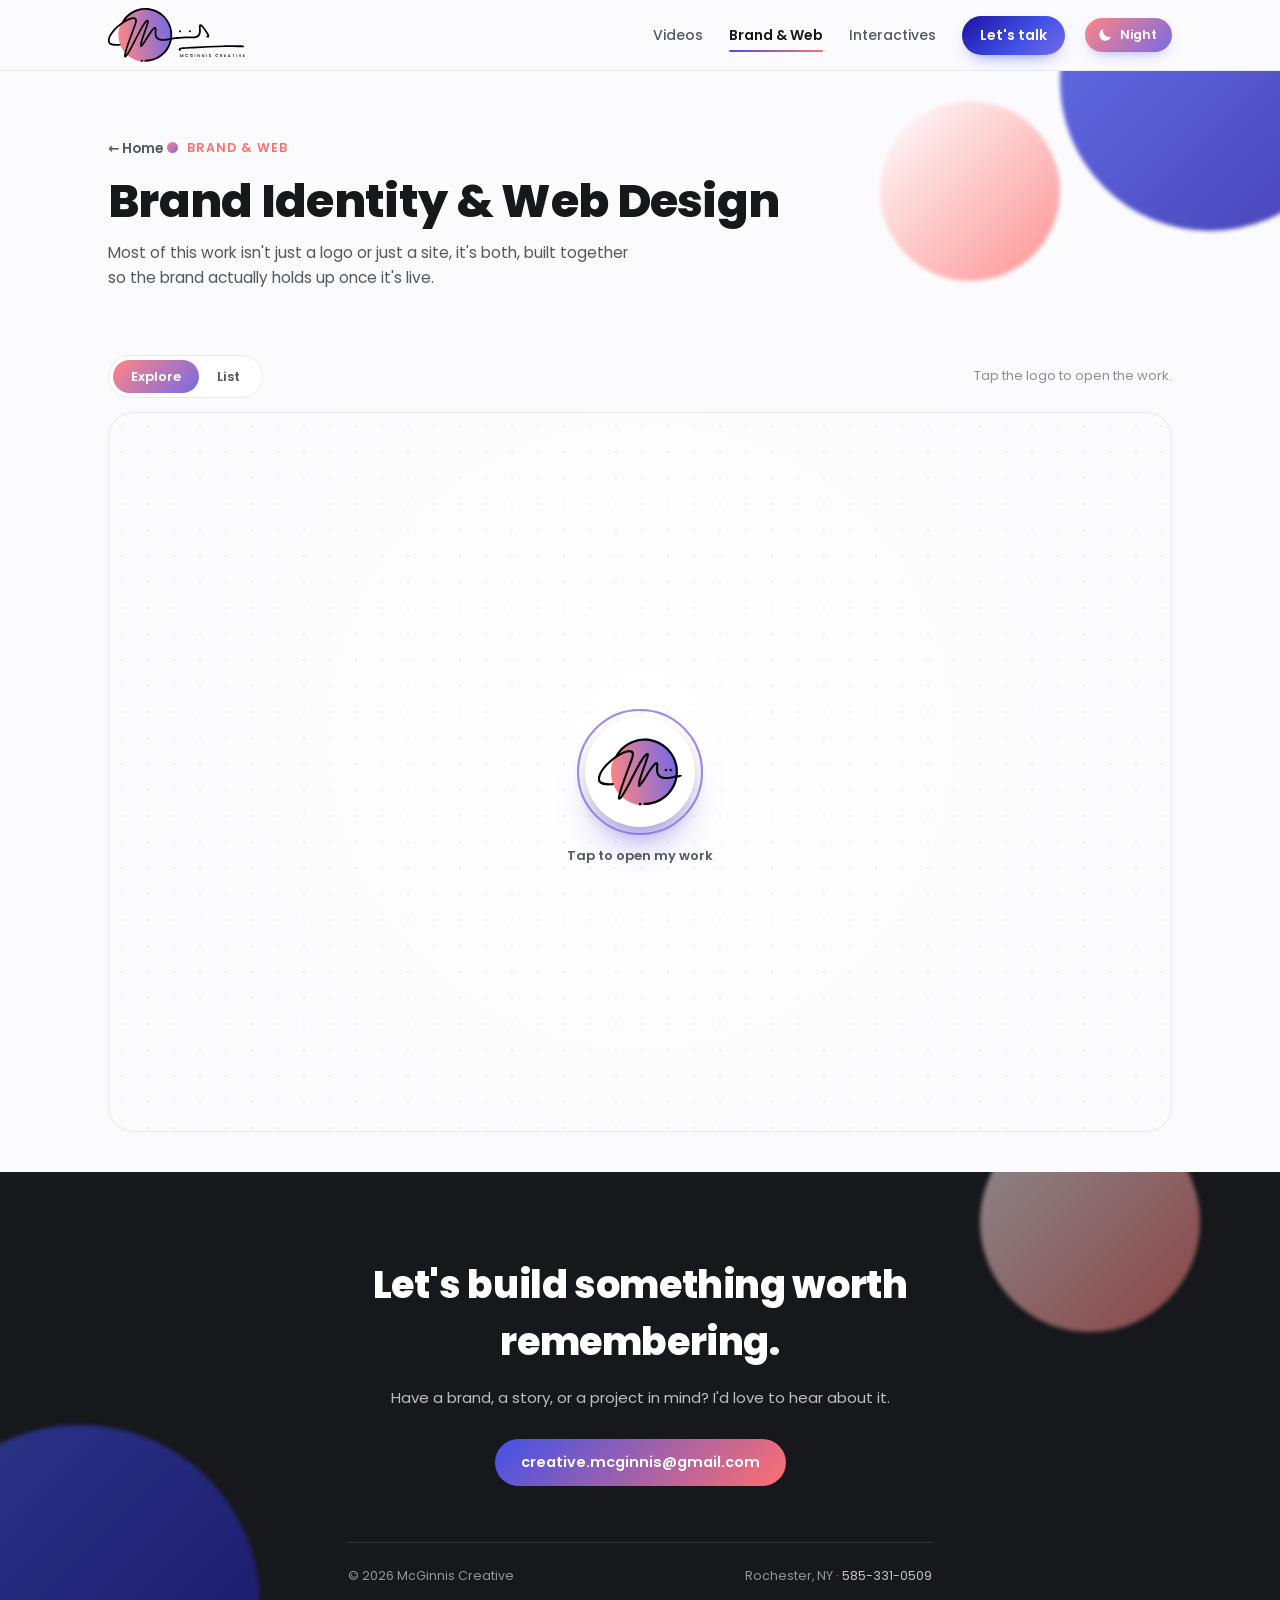
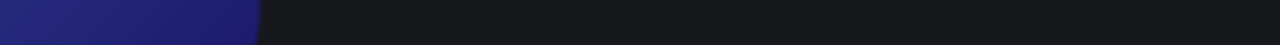
==== commit d6dbf061: "Brand & Web: floating logo orbit + pan/zoom client boards; list view toggle Co-Authored-By: Claude S" ====
--- a/branding.html
+++ b/branding.html
@@ -25,6 +25,64 @@
   .lb-btn:hover{background:rgba(255,255,255,.28);}
   .lb-x{top:18px;right:18px;} .lb-prev{left:18px;top:50%;margin-top:-24px;} .lb-next{right:18px;top:50%;margin-top:-24px;}
   .lb-count{position:absolute;bottom:18px;left:0;right:0;text-align:center;color:rgba(255,255,255,.7);font-size:13px;font-weight:600;}
+  /* ---- showcase canvas ---- */
+  .sc-bar{display:flex;justify-content:space-between;align-items:center;gap:12px;flex-wrap:wrap;margin:0 0 14px;}
+  .sc-seg{display:inline-flex;background:var(--paper);border:1.5px solid var(--line);border-radius:100px;padding:4px;}
+  .sc-seg button{font:600 13px/1 "Poppins",system-ui,sans-serif;color:var(--ink-soft);background:none;border:none;border-radius:100px;padding:10px 18px;cursor:pointer;}
+  .sc-seg button.on{color:#fff;background:linear-gradient(135deg,#ff8585,#786ae4);}
+  .sc-hint{font-size:13px;color:var(--ink-faint);margin:0;}
+  .stage{position:relative;height:clamp(540px,80vh,780px);border-radius:26px;overflow:hidden;border:1px solid var(--line);
+    background:radial-gradient(circle at 50% 45%,var(--paper) 0%,var(--bg) 75%);}
+  .stage::before{content:"";position:absolute;inset:0;background-image:radial-gradient(var(--line) 1.4px,transparent 1.5px);background-size:26px 26px;opacity:.9;pointer-events:none;}
+  .orbit{position:absolute;inset:0;transition:opacity .45s ease,transform .45s ease;}
+  .stage.in-board .orbit{opacity:0;transform:scale(1.35);pointer-events:none;}
+  .hub{position:absolute;left:50%;top:50%;width:110px;height:110px;margin:-55px 0 0 -55px;border-radius:50%;border:none;padding:0;cursor:pointer;z-index:5;background:#fff;
+    box-shadow:0 26px 40px -16px rgba(120,106,228,.75),0 6px 14px rgba(22,24,28,.15);display:flex;align-items:center;justify-content:center;transition:transform .3s ease;-webkit-tap-highlight-color:transparent;}
+  .hub img{width:76%;height:76%;object-fit:contain;}
+  .hub:hover{transform:scale(1.06);}
+  .hub::before,.hub::after{content:"";position:absolute;inset:-8px;border-radius:50%;border:2px solid rgba(120,106,228,.5);animation:hubPulse 2.4s ease-out infinite;}
+  .hub::after{animation-delay:1.2s;}
+  .orbit.open .hub::before,.orbit.open .hub::after{animation:none;opacity:0;}
+  @keyframes hubPulse{from{transform:scale(1);opacity:.9;}to{transform:scale(1.9);opacity:0;}}
+  .hub-label{position:absolute;left:0;right:0;top:calc(50% + 74px);text-align:center;font-size:13px;font-weight:600;color:var(--ink-soft);z-index:5;pointer-events:none;transition:opacity .3s ease;}
+  .orbit.open .hub-label{opacity:0;}
+  .bub{position:absolute;left:50%;top:50%;width:var(--bs,96px);height:var(--bs,96px);margin:calc(var(--bs,96px) / -2) 0 0 calc(var(--bs,96px) / -2);border:none;padding:0;background:none;cursor:pointer;z-index:4;
+    transform:translate(0,0) scale(.2);opacity:0;pointer-events:none;transition:transform .6s cubic-bezier(.2,.9,.25,1.15),opacity .35s ease;-webkit-tap-highlight-color:transparent;}
+  .orbit.open .bub{transform:translate(var(--tx),var(--ty)) scale(1);opacity:1;pointer-events:auto;transition-delay:var(--d,0s);}
+  .bub-in{width:100%;height:100%;border-radius:50%;background:#fff;display:flex;align-items:center;justify-content:center;overflow:hidden;
+    box-shadow:0 22px 30px -14px rgba(28,18,163,.5),0 5px 10px rgba(22,24,28,.14);animation:bubFloat 5s ease-in-out infinite;animation-delay:var(--fd,0s);transition:box-shadow .2s ease;}
+  .bub:hover .bub-in{box-shadow:0 30px 38px -14px rgba(28,18,163,.6),0 8px 14px rgba(22,24,28,.2);}
+  .bub-in img{width:70%;height:70%;object-fit:contain;}
+  .bub-in b{font:800 26px "Poppins",system-ui,sans-serif;color:#fff;}
+  @keyframes bubFloat{0%,100%{transform:translateY(0);}50%{transform:translateY(-8px);}}
+  .bub-name{position:absolute;left:50%;top:calc(100% + 8px);transform:translateX(-50%);width:150px;text-align:center;font-size:12.5px;font-weight:700;color:var(--ink);line-height:1.25;pointer-events:none;}
+  @media (prefers-reduced-motion:reduce){.bub-in,.hub::before,.hub::after{animation:none;}}
+  .board{position:absolute;inset:0;opacity:0;pointer-events:none;transform:scale(.9);transition:opacity .45s ease,transform .45s ease;cursor:grab;touch-action:pan-y;}
+  .board.on{opacity:1;pointer-events:auto;transform:none;}
+  .board.drag{cursor:grabbing;}
+  .bd-canvas{position:absolute;left:0;top:0;transform-origin:0 0;will-change:transform;}
+  .bd-text{position:absolute;background:var(--paper);border:1px solid var(--line);border-radius:22px;padding:78px 26px 26px;box-shadow:0 36px 50px -26px rgba(28,18,163,.45),0 6px 14px rgba(22,24,28,.1);}
+  .bd-logo{position:absolute;left:22px;top:-40px;width:104px;height:104px;border-radius:24px;background:#fff;display:flex;align-items:center;justify-content:center;padding:12px;transform:rotate(-4deg);box-shadow:0 20px 28px -12px rgba(22,24,28,.4),0 4px 8px rgba(22,24,28,.12);border:1px solid var(--line);}
+  .bd-logo img{max-width:100%;max-height:100%;object-fit:contain;}
+  .bd-logo b{font:800 34px "Poppins",system-ui,sans-serif;background:linear-gradient(135deg,#ff8585,#786ae4);-webkit-background-clip:text;background-clip:text;color:transparent;}
+  .bd-text h3{margin:0 0 6px;font-size:22px;font-weight:800;color:var(--ink);line-height:1.2;}
+  .bd-role{display:block;font-size:11px;font-weight:700;letter-spacing:.05em;text-transform:uppercase;color:var(--coral-1);margin-bottom:12px;}
+  .bd-text p{margin:0 0 10px;font-size:13.5px;line-height:1.6;color:var(--ink-soft);}
+  .bd-mine{background:var(--indigo-soft);border-left:3px solid var(--indigo-1);border-radius:0 10px 10px 0;padding:10px 13px;color:var(--ink)!important;}
+  .bd-mine b{color:var(--indigo-1);}
+  .bd-link{display:inline-block;margin-top:4px;font-size:13px;font-weight:700;color:#fff;background:linear-gradient(135deg,#ff8585,#786ae4);padding:10px 16px;border-radius:100px;text-decoration:none;}
+  .bd-img{position:absolute;border-radius:14px;background:#fff;box-shadow:0 34px 44px -22px rgba(22,24,28,.55),0 8px 16px -6px rgba(22,24,28,.22);border:5px solid #fff;cursor:zoom-in;transition:transform .25s ease,box-shadow .25s ease;user-select:none;-webkit-user-drag:none;}
+  .bd-img:hover{transform:translateY(-8px) scale(1.02) rotate(0deg)!important;box-shadow:0 46px 56px -24px rgba(22,24,28,.6),0 10px 18px -6px rgba(22,24,28,.25);z-index:5;}
+  .bd-ui{position:absolute;left:14px;right:14px;top:14px;display:flex;justify-content:space-between;gap:10px;z-index:10;pointer-events:none;}
+  .bd-ui > *{pointer-events:auto;}
+  .bd-back,.bd-zoom button{font:700 13px/1 "Poppins",system-ui,sans-serif;color:var(--ink);background:var(--paper);border:1px solid var(--line);border-radius:100px;padding:11px 16px;cursor:pointer;box-shadow:0 8px 18px -10px rgba(22,24,28,.4);}
+  .bd-back:hover,.bd-zoom button:hover{border-color:var(--indigo-1);color:var(--indigo-1);}
+  .bd-zoom{display:flex;gap:8px;}
+  .bd-zoom button{min-width:44px;padding:11px 14px;}
+  .bd-tabs{position:absolute;left:14px;right:14px;bottom:14px;display:flex;gap:8px;overflow-x:auto;z-index:10;padding-bottom:2px;}
+  .bd-tabs button{flex:none;font:600 12px/1 "Poppins",system-ui,sans-serif;color:var(--ink-soft);background:var(--paper);border:1px solid var(--line);border-radius:100px;padding:9px 14px;cursor:pointer;box-shadow:0 8px 18px -10px rgba(22,24,28,.4);}
+  .bd-tabs button.on{color:#fff;background:linear-gradient(135deg,#ff8585,#786ae4);border-color:transparent;}
+  #listView[hidden]{display:none;}
 </style>
 </head>
 <body>
@@ -60,6 +118,27 @@
   </div>
 </section>
 
+<section class="section" style="padding:8px 0 40px;">
+  <div class="wrap">
+    <div class="sc-bar">
+      <div class="sc-seg" id="scSeg"><button type="button" class="on" data-v="canvas">Explore</button><button type="button" data-v="list">List</button></div>
+      <p class="sc-hint" id="scHint">Tap the logo to open the work.</p>
+    </div>
+    <div class="stage" id="stage">
+      <div class="orbit" id="orbit">
+        <button class="hub" id="hub" type="button" aria-label="Open my work" aria-expanded="false"><img src="assets/favicon.svg" alt=""></button>
+        <div class="hub-label" id="hubLabel">Tap to open my work</div>
+      </div>
+      <div class="board" id="board" aria-live="polite">
+        <div class="bd-canvas" id="bdCanvas"></div>
+        <div class="bd-ui"><button type="button" class="bd-back" id="bdBack">&larr; Back to the circles</button><div class="bd-zoom"><button type="button" id="zOut" aria-label="Zoom out">&minus;</button><button type="button" id="zFit">Fit</button><button type="button" id="zIn" aria-label="Zoom in">+</button></div></div>
+        <div class="bd-tabs" id="bdTabs"></div>
+      </div>
+    </div>
+  </div>
+</section>
+
+<div id="listView" hidden>
 <section class="section" style="padding-top:8px;">
   <div class="wrap">
     <div class="bf" id="bf">
@@ -171,6 +250,8 @@
 
   </div>
 </section>
+
+</div>
 
 <section class="contact" id="contact">
   <div class="blob blob-indigo"></div>
@@ -229,6 +310,7 @@
     var set = [], idx = 0, tx = null;
     function show(){ img.src = set[idx].src; img.alt = set[idx].alt; cnt.textContent = (idx + 1) + ' / ' + set.length; }
     function open(list, i){ set = list; idx = i; show(); lb.classList.add('open'); document.body.style.overflow = 'hidden'; }
+    window.mcLightbox = open;
     function close(){ lb.classList.remove('open'); document.body.style.overflow = ''; }
     function step(d){ idx = (idx + d + set.length) % set.length; show(); }
     document.querySelectorAll('.project').forEach(function(p){
@@ -243,6 +325,131 @@
     lb.addEventListener('touchstart', function(e){ tx = e.touches[0].clientX; }, {passive:true});
     lb.addEventListener('touchend', function(e){ if(tx == null) return; var dx = e.changedTouches[0].clientX - tx; if(Math.abs(dx) > 50) step(dx < 0 ? 1 : -1); tx = null; }, {passive:true});
   })();
+
+  /* ---- showcase canvas ---- */
+  (function(){
+    var CL = [
+      {id:'frank-and-frank', short:'Frank & Frank', name:'Frank & Frank Heating & Cooling', role:'Full rebrand · logo · website · vehicle wrap', logo:'assets/ff-logo.png',
+        desc:'Ground-up brand identity for a Rochester HVAC company. Nothing carried over from before.',
+        mine:'built the full rebrand from scratch, logo, color system, brand booklet, website, and the vehicle wrap carried across the van.',
+        imgs:[['assets/ff-overview.jpg','Frank and Frank brand overview'],['assets/ff-van-left.jpg','Frank and Frank branded van'],['assets/ff-sign.jpg','Frank and Frank yard sign'],['assets/ff-sticker.jpg','Frank and Frank PM sticker mockup']]},
+      {id:'flower-city', short:'Flower City', name:'Flower City Custom Apparel', role:'Full brand identity · ecommerce site · product customizer · owner', logo:'assets/flower-city-logo-2.png', link:'https://www.wearflowercity.com',
+        desc:'Founded start to finish: the logo and brand, the live storefront, and the step-by-step custom apparel designer, upload a logo, place it, choose a garment, checkout.',
+        mine:'founded and run Flower City Custom Apparel, built the brand, the logo, the social content that promotes it, and designed and built the site and product customizer.',
+        imgs:[['assets/flower-city-mockup.jpg','Flower City customizer and checkout flow on mobile'],['assets/flower-city-customizer.jpg','Flower City live product customizer'],['assets/flower-city-share1.jpg','Flower City share image'],['assets/flower-city-share2.jpg','Flower City share image']]},
+      {id:'peter-englert', short:'Peter Englert', name:'Peter Englert', role:'Brand identity · website design · McGinnis Creative', mono:'PE', link:'https://peterenglert.com/',
+        desc:'Brand and site design for a pastor\'s podcast, sermon library, and blog, practical theology content organized for a weekly audience.',
+        mine:'freelance through McGinnis Creative, designed his brand identity and built the site, organizing the content strategy across podcast, sermons, and blog.',
+        imgs:[['assets/peter-1.jpg','Peter Englert website homepage']]},
+      {id:'robyn-englert', short:'Robyn Englert', name:'Robyn Englert Counseling', role:'Brand mark · website design · McGinnis Creative', logo:'assets/robyn-logo.png', link:'https://robynenglertcounseling.com/',
+        desc:'Brand and site design for a mental health counseling practice, warm and credentialed at once.',
+        mine:'freelance through McGinnis Creative, designed her brand mark and built the site.',
+        imgs:[['assets/robyn-overview.jpg','Robyn Englert Counseling website homepage']]},
+      {id:'thrive-garden', short:'Thrive Garden', name:'Thrive Garden', role:'Brand identity · applied system', logo:'assets/thrive-garden-logo.png',
+        desc:'Visual brand for an online resource company supporting the social-emotional needs of elementary students, built to hold up across a full library of downloadable worksheets.',
+        mine:'designed the visual brand, logo, color palette, and illustration style, and applied it consistently across a full library of student resource worksheets.',
+        imgs:[['assets/thrive-cover-1.jpg','Thrive Garden Daily Feelings Tracker cover'],['assets/thrive-cover-2.jpg','Thrive Garden My Coping Toolbox cover']]},
+      {id:'small-group-network', short:'Small Group Network', name:'Small Group Network', role:'Social content · brand templates', logo:'assets/sgn-logo.jpg',
+        desc:'Social media posts built inside an existing brand system, keeping voice and visual identity consistent post to post.',
+        mine:'created social posts and built out the branded templates behind them.',
+        imgs:[['assets/sgn-question.jpg','Small Group Network question post'],['assets/sgn-photo.jpg','Small Group Network event photo post'],['assets/sgn-cover.jpg','Small Group Network cover post']]}
+    ];
+    var $ = function(id){ return document.getElementById(id); };
+    var stage = $('stage'), orbit = $('orbit'), hub = $('hub'), board = $('board'), cv = $('bdCanvas'), tabs = $('bdTabs'), hint = $('scHint');
+    var bubs = [], view = {x:0, y:0, s:1}, CW = 1200, CH = 800, curId = null, moved = false;
+    function el(t, c, txt){ var e = document.createElement(t); if(c) e.className = c; if(txt != null) e.textContent = txt; return e; }
+    /* ---- orbit ---- */
+    CL.forEach(function(c, i){
+      var b = el('button','bub'); b.type = 'button'; b.setAttribute('aria-label', 'Open ' + c.name);
+      var inn = el('div','bub-in'); if(c.logo){ var im = el('img'); im.src = c.logo; im.alt = ''; inn.appendChild(im); } else { inn.style.background = 'linear-gradient(135deg,#ff8585,#786ae4)'; inn.appendChild(el('b','',c.mono)); }
+      b.appendChild(inn); b.appendChild(el('span','bub-name',c.short)); b.style.setProperty('--fd', (i * 0.7) + 's'); b.style.setProperty('--d', (i * 0.06) + 's');
+      b.addEventListener('click', function(){ openBoard(c.id); });
+      orbit.appendChild(b); bubs.push(b);
+    });
+    function place(){
+      var w = stage.clientWidth, h = stage.clientHeight, small = w < 560, bs = small ? 78 : 104;
+      var rx = Math.min(w * 0.36, 330), ry = Math.min(h * 0.33, 250);
+      if(small){ rx = w * 0.34; ry = h * 0.3; }
+      bubs.forEach(function(b, i){
+        var a = (-90 + i * 360 / CL.length) * Math.PI / 180;
+        b.style.setProperty('--bs', bs + 'px'); b.style.setProperty('--tx', Math.round(Math.cos(a) * rx) + 'px'); b.style.setProperty('--ty', Math.round(Math.sin(a) * ry) + 'px');
+      });
+    }
+    function toggleOrbit(open){
+      var o = open == null ? !orbit.classList.contains('open') : open;
+      orbit.classList.toggle('open', o); hub.setAttribute('aria-expanded', o ? 'true' : 'false');
+      hint.textContent = o ? 'Pick a client to fly into their board.' : 'Tap the logo to open the work.';
+    }
+    hub.addEventListener('click', function(){ toggleOrbit(); });
+    /* ---- board ---- */
+    function apply(){ cv.style.transform = 'translate(' + view.x + 'px,' + view.y + 'px) scale(' + view.s + ')'; }
+    function fit(){
+      var sw = stage.clientWidth, sh = stage.clientHeight - 70, top = 52;
+      view.s = Math.min(sw / CW, sh / CH, 1.15) * 0.96; view.x = (sw - CW * view.s) / 2; view.y = top + (sh - CH * view.s) / 2 - 20; apply();
+    }
+    function zoomAt(cx, cy, f){ var ns = Math.max(0.2, Math.min(3, view.s * f)); var k = ns / view.s; view.x = cx - (cx - view.x) * k; view.y = cy - (cy - view.y) * k; view.s = ns; apply(); }
+    function loadSizes(list){ return Promise.all(list.map(function(p){ return new Promise(function(res){ var im = new Image(); im.onload = function(){ res({src:p[0], alt:p[1], w:im.naturalWidth, h:im.naturalHeight}); }; im.onerror = function(){ res({src:p[0], alt:p[1], w:4, h:3}); }; im.src = p[0]; }); })); }
+    var ROT = [-2.2, 1.6, -1.2, 2.1, -1.8];
+    function build(c){
+      cv.textContent = '';
+      var pad = 60, tw = 400, x0 = pad + tw + 70, maxW = 900;
+      var t = el('div','bd-text'); t.style.left = pad + 'px'; t.style.top = (pad + 40) + 'px'; t.style.width = tw + 'px';
+      var lg = el('div','bd-logo'); if(c.logo){ var li = el('img'); li.src = c.logo; li.alt = c.name + ' logo'; lg.appendChild(li); } else { lg.appendChild(el('b','',c.mono)); }
+      t.appendChild(lg); t.appendChild(el('h3','',c.name)); t.appendChild(el('span','bd-role',c.role)); t.appendChild(el('p','',c.desc));
+      var m = el('p','bd-mine'); m.appendChild(el('b','','My work: ')); m.appendChild(document.createTextNode(c.mine)); t.appendChild(m);
+      if(c.link){ var a = el('a','bd-link','Visit site →'); a.href = c.link; a.target = '_blank'; a.rel = 'noopener'; t.appendChild(a); }
+      cv.appendChild(t);
+      return loadSizes(c.imgs).then(function(list){
+        var rowH = list.length === 1 ? 460 : 300, gap = 30, x = x0, y = pad + 20, els = [];
+        list.forEach(function(p, i){
+          var asp = p.w / p.h, w = Math.min(asp * rowH, list.length === 1 ? 760 : 540), h = w / asp;
+          if(x + w > x0 + maxW && x > x0){ x = x0; y += rowH + gap + 10; }
+          var im = el('img','bd-img'); im.src = p.src; im.alt = p.alt; im.draggable = false; im.style.width = w + 'px'; im.style.height = h + 'px'; im.style.left = x + 'px'; im.style.top = (y + (rowH - h) / 2) + 'px'; im.style.transform = 'rotate(' + ROT[i % 5] + 'deg)';
+          cv.appendChild(im); els.push(im); x += w + gap;
+        });
+        els.forEach(function(im, i){ im.addEventListener('click', function(){ if(moved) return; if(window.mcLightbox) window.mcLightbox(els, i); }); });
+        CW = x0 + maxW + pad; CH = Math.max(t.offsetHeight + pad + 90, y + rowH + pad) ; cv.style.width = CW + 'px'; cv.style.height = CH + 'px';
+      });
+    }
+    function setTabs(){
+      tabs.textContent = '';
+      CL.forEach(function(c){ var b = el('button', c.id === curId ? 'on' : '', c.short); b.type = 'button'; b.addEventListener('click', function(){ if(c.id !== curId) openBoard(c.id, true); }); tabs.appendChild(b); });
+    }
+    function openBoard(id, quick){
+      var c = CL.filter(function(x){ return x.id === id; })[0]; if(!c) return; curId = id;
+      try { history.replaceState(null, '', '#' + id); } catch(e){}
+      build(c).then(function(){ setTabs(); stage.classList.add('in-board'); board.classList.add('on'); fit(); hint.textContent = 'Drag to move, scroll with Ctrl or use +/−, tap an image to enlarge.'; });
+    }
+    function closeBoard(){
+      curId = null; board.classList.remove('on'); stage.classList.remove('in-board'); toggleOrbit(true);
+      try { history.replaceState(null, '', location.pathname); } catch(e){}
+    }
+    $('bdBack').addEventListener('click', closeBoard);
+    $('zIn').addEventListener('click', function(){ zoomAt(stage.clientWidth / 2, stage.clientHeight / 2, 1.25); });
+    $('zOut').addEventListener('click', function(){ zoomAt(stage.clientWidth / 2, stage.clientHeight / 2, 0.8); });
+    $('zFit').addEventListener('click', fit);
+    document.addEventListener('keydown', function(e){ if(e.key === 'Escape' && curId && !document.getElementById('lb').classList.contains('open')) closeBoard(); });
+    board.addEventListener('wheel', function(e){ if(!(e.ctrlKey || e.metaKey)) return; e.preventDefault(); var r = board.getBoundingClientRect(); zoomAt(e.clientX - r.left, e.clientY - r.top, e.deltaY < 0 ? 1.12 : 0.9); }, {passive:false});
+    var drag = null;
+    board.addEventListener('pointerdown', function(e){ if(e.target.closest('.bd-ui, .bd-tabs, .bd-link')) return; drag = {x:e.clientX, y:e.clientY, vx:view.x, vy:view.y, t:e.pointerType}; moved = false; });
+    window.addEventListener('pointermove', function(e){
+      if(!drag) return; var dx = e.clientX - drag.x, dy = e.clientY - drag.y;
+      if(!moved && Math.hypot(dx, dy) > 6){ moved = true; board.classList.add('drag'); }
+      if(moved){ view.x = drag.vx + dx; view.y = drag.t === 'touch' ? view.y : drag.vy + dy; apply(); }
+    });
+    window.addEventListener('pointerup', function(){ if(drag){ drag = null; board.classList.remove('drag'); setTimeout(function(){ moved = false; }, 0); } });
+    /* ---- list toggle ---- */
+    var list = $('listView'), seg = $('scSeg');
+    seg.querySelectorAll('button').forEach(function(b){ b.addEventListener('click', function(){
+      var v = b.getAttribute('data-v'); seg.querySelectorAll('button').forEach(function(x){ x.classList.toggle('on', x === b); });
+      stage.style.display = v === 'list' ? 'none' : ''; hint.style.display = v === 'list' ? 'none' : ''; list.hidden = v !== 'list';
+      if(v !== 'list'){ place(); if(curId) fit(); }
+    }); });
+    window.addEventListener('resize', function(){ place(); if(curId) fit(); });
+    place();
+    var h = (location.hash || '').replace('#','');
+    if(CL.some(function(c){ return c.id === h; })){ toggleOrbit(true); openBoard(h); }
+  })();
 </script>
 </body>
 </html>
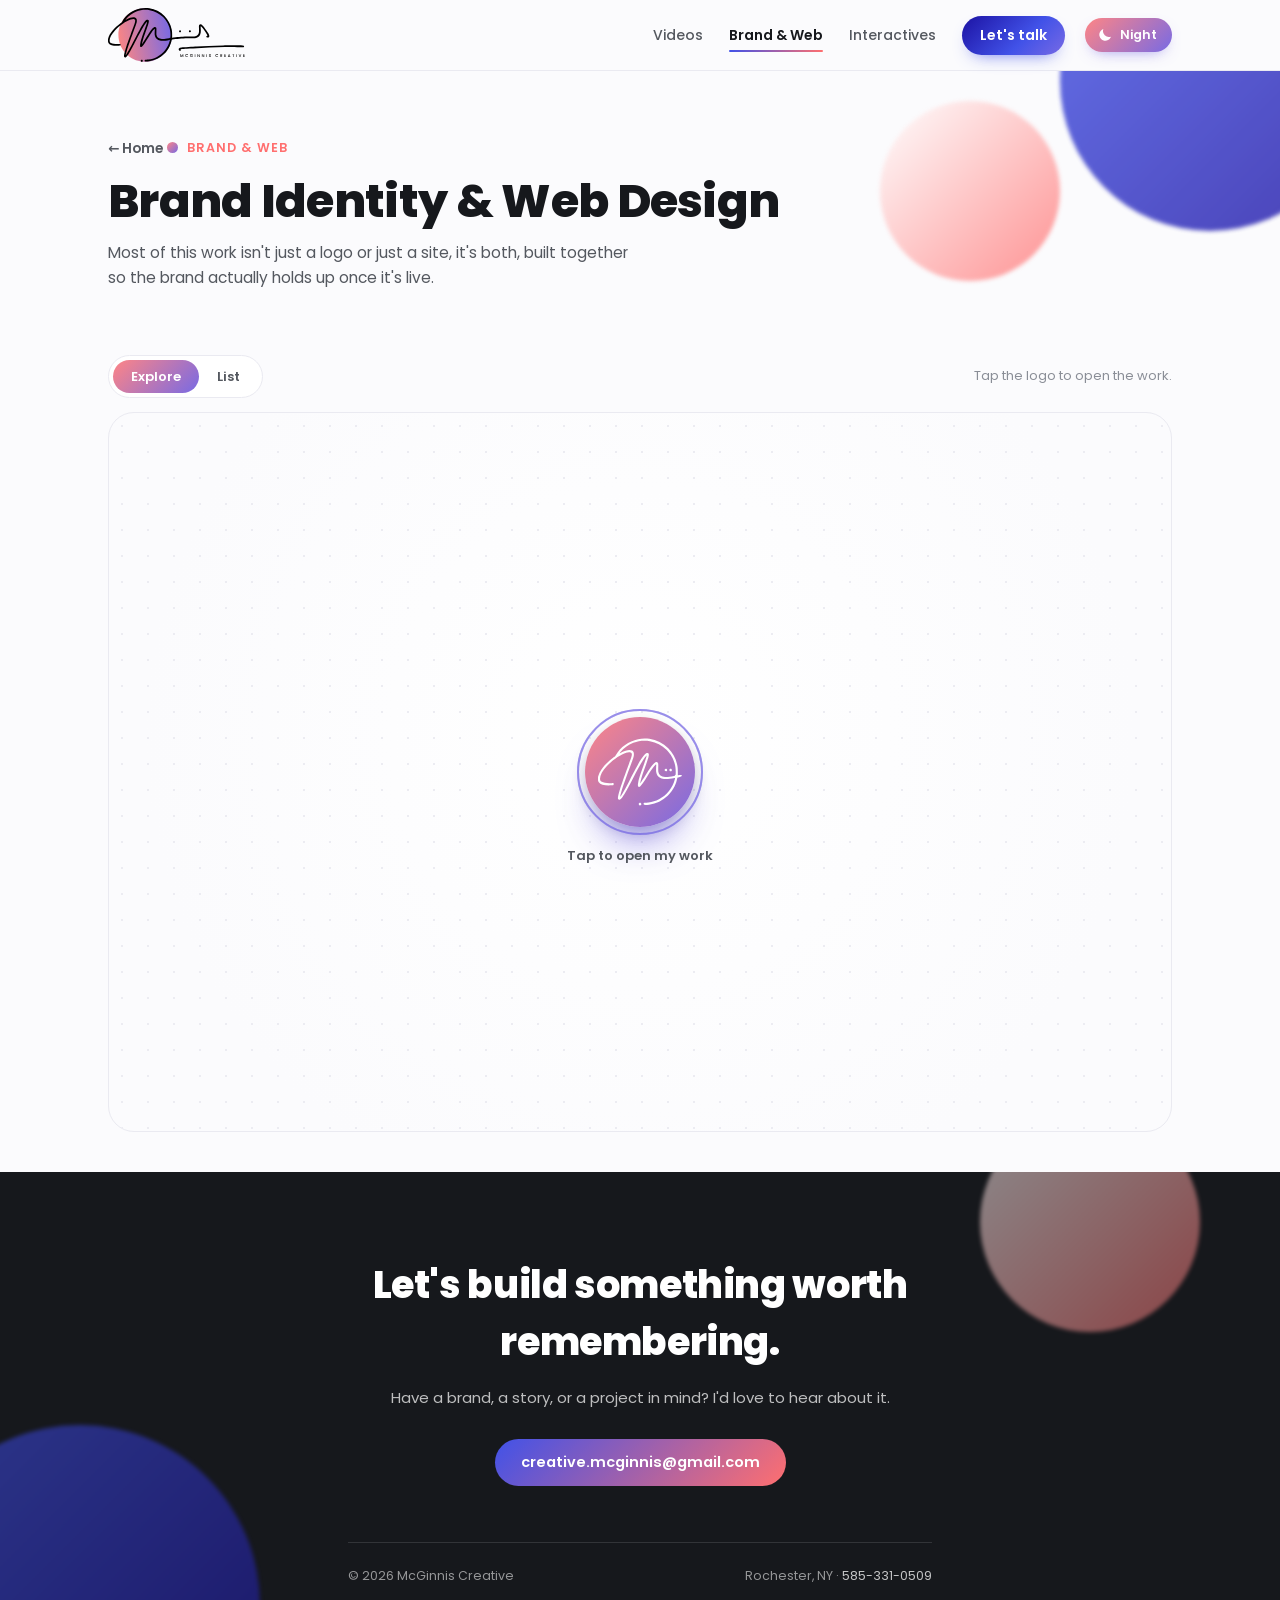
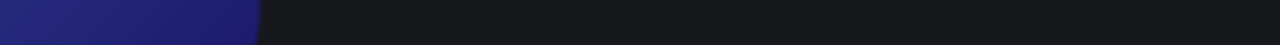
==== commit 1b85c756: "Gradient hub with white mark; new SGN and Peter Englert logos Co-Authored-By: Claude Sonnet 5 <norep" ====
--- a/branding.html
+++ b/branding.html
@@ -36,8 +36,8 @@
   .stage::before{content:"";position:absolute;inset:0;background-image:radial-gradient(var(--line) 1.4px,transparent 1.5px);background-size:26px 26px;opacity:.9;pointer-events:none;}
   .orbit{position:absolute;inset:0;transition:opacity .45s ease,transform .45s ease;}
   .stage.in-board .orbit{opacity:0;transform:scale(1.35);pointer-events:none;}
-  .hub{position:absolute;left:50%;top:50%;width:110px;height:110px;margin:-55px 0 0 -55px;border-radius:50%;border:none;padding:0;cursor:pointer;z-index:5;background:#fff;
-    box-shadow:0 26px 40px -16px rgba(120,106,228,.75),0 6px 14px rgba(22,24,28,.15);display:flex;align-items:center;justify-content:center;transition:transform .3s ease;-webkit-tap-highlight-color:transparent;}
+  .hub{position:absolute;left:50%;top:50%;width:110px;height:110px;margin:-55px 0 0 -55px;border-radius:50%;border:none;padding:0;cursor:pointer;z-index:5;background:linear-gradient(135deg,#ff8585,#786ae4);
+    box-shadow:0 26px 40px -16px rgba(120,106,228,.85),0 6px 14px rgba(22,24,28,.18);display:flex;align-items:center;justify-content:center;transition:transform .3s ease;-webkit-tap-highlight-color:transparent;}
   .hub img{width:76%;height:76%;object-fit:contain;}
   .hub:hover{transform:scale(1.06);}
   .hub::before,.hub::after{content:"";position:absolute;inset:-8px;border-radius:50%;border:2px solid rgba(120,106,228,.5);animation:hubPulse 2.4s ease-out infinite;}
@@ -52,7 +52,7 @@
   .bub-in{width:100%;height:100%;border-radius:50%;background:#fff;display:flex;align-items:center;justify-content:center;overflow:hidden;
     box-shadow:0 22px 30px -14px rgba(28,18,163,.5),0 5px 10px rgba(22,24,28,.14);animation:bubFloat 5s ease-in-out infinite;animation-delay:var(--fd,0s);transition:box-shadow .2s ease;}
   .bub:hover .bub-in{box-shadow:0 30px 38px -14px rgba(28,18,163,.6),0 8px 14px rgba(22,24,28,.2);}
-  .bub-in img{width:70%;height:70%;object-fit:contain;}
+  .bub-in img{width:76%;height:76%;object-fit:contain;}
   .bub-in b{font:800 26px "Poppins",system-ui,sans-serif;color:#fff;}
   @keyframes bubFloat{0%,100%{transform:translateY(0);}50%{transform:translateY(-8px);}}
   .bub-name{position:absolute;left:50%;top:calc(100% + 8px);transform:translateX(-50%);width:150px;text-align:center;font-size:12.5px;font-weight:700;color:var(--ink);line-height:1.25;pointer-events:none;}
@@ -126,7 +126,7 @@
     </div>
     <div class="stage" id="stage">
       <div class="orbit" id="orbit">
-        <button class="hub" id="hub" type="button" aria-label="Open my work" aria-expanded="false"><img src="assets/favicon.svg" alt=""></button>
+        <button class="hub" id="hub" type="button" aria-label="Open my work" aria-expanded="false"><img src="assets/mark-white.svg" alt=""></button>
         <div class="hub-label" id="hubLabel">Tap to open my work</div>
       </div>
       <div class="board" id="board" aria-live="polite">
@@ -191,9 +191,12 @@
     </div>
 
     <div class="reveal project" data-tags="brand web">
-      <div class="project-head">
-        <h3 class="project-title">Peter Englert</h3>
-        <span class="project-role">Brand identity · website design · McGinnis Creative</span>
+      <div class="project-top">
+        <div class="logo-plate" style="width:150px;"><img src="assets/peter-logo.png" alt="Peter Englert logo"></div>
+        <div>
+          <h3 class="project-title">Peter Englert</h3>
+          <span class="project-role">Brand identity · website design · McGinnis Creative</span>
+        </div>
       </div>
       <p class="project-desc">Brand and site design for a pastor's podcast, sermon library, and blog, practical theology content organized for a weekly audience.</p>
       <p class="project-mine"><b>My work:</b> freelance through McGinnis Creative, designed his brand identity and built the site, organizing the content strategy across podcast, sermons, and blog.</p>
@@ -233,7 +236,7 @@
 
     <div class="reveal project" data-tags="social">
       <div class="project-top">
-        <div class="logo-plate"><img src="assets/sgn-logo.jpg" alt="Small Group Network logo"></div>
+        <div class="logo-plate"><img src="assets/sgn-logo.png" alt="Small Group Network logo"></div>
         <div>
           <h3 class="project-title">Small Group Network</h3>
           <span class="project-role">Social content · brand templates</span>
@@ -337,7 +340,7 @@
         desc:'Founded start to finish: the logo and brand, the live storefront, and the step-by-step custom apparel designer, upload a logo, place it, choose a garment, checkout.',
         mine:'founded and run Flower City Custom Apparel, built the brand, the logo, the social content that promotes it, and designed and built the site and product customizer.',
         imgs:[['assets/flower-city-mockup.jpg','Flower City customizer and checkout flow on mobile'],['assets/flower-city-customizer.jpg','Flower City live product customizer'],['assets/flower-city-share1.jpg','Flower City share image'],['assets/flower-city-share2.jpg','Flower City share image']]},
-      {id:'peter-englert', short:'Peter Englert', name:'Peter Englert', role:'Brand identity · website design · McGinnis Creative', mono:'PE', link:'https://peterenglert.com/',
+      {id:'peter-englert', short:'Peter Englert', name:'Peter Englert', role:'Brand identity · website design · McGinnis Creative', logo:'assets/peter-logo.png', link:'https://peterenglert.com/',
         desc:'Brand and site design for a pastor\'s podcast, sermon library, and blog, practical theology content organized for a weekly audience.',
         mine:'freelance through McGinnis Creative, designed his brand identity and built the site, organizing the content strategy across podcast, sermons, and blog.',
         imgs:[['assets/peter-1.jpg','Peter Englert website homepage']]},
@@ -349,7 +352,7 @@
         desc:'Visual brand for an online resource company supporting the social-emotional needs of elementary students, built to hold up across a full library of downloadable worksheets.',
         mine:'designed the visual brand, logo, color palette, and illustration style, and applied it consistently across a full library of student resource worksheets.',
         imgs:[['assets/thrive-cover-1.jpg','Thrive Garden Daily Feelings Tracker cover'],['assets/thrive-cover-2.jpg','Thrive Garden My Coping Toolbox cover']]},
-      {id:'small-group-network', short:'Small Group Network', name:'Small Group Network', role:'Social content · brand templates', logo:'assets/sgn-logo.jpg',
+      {id:'small-group-network', short:'Small Group Network', name:'Small Group Network', role:'Social content · brand templates', logo:'assets/sgn-logo.png',
         desc:'Social media posts built inside an existing brand system, keeping voice and visual identity consistent post to post.',
         mine:'created social posts and built out the branded templates behind them.',
         imgs:[['assets/sgn-question.jpg','Small Group Network question post'],['assets/sgn-photo.jpg','Small Group Network event photo post'],['assets/sgn-cover.jpg','Small Group Network cover post']]}
